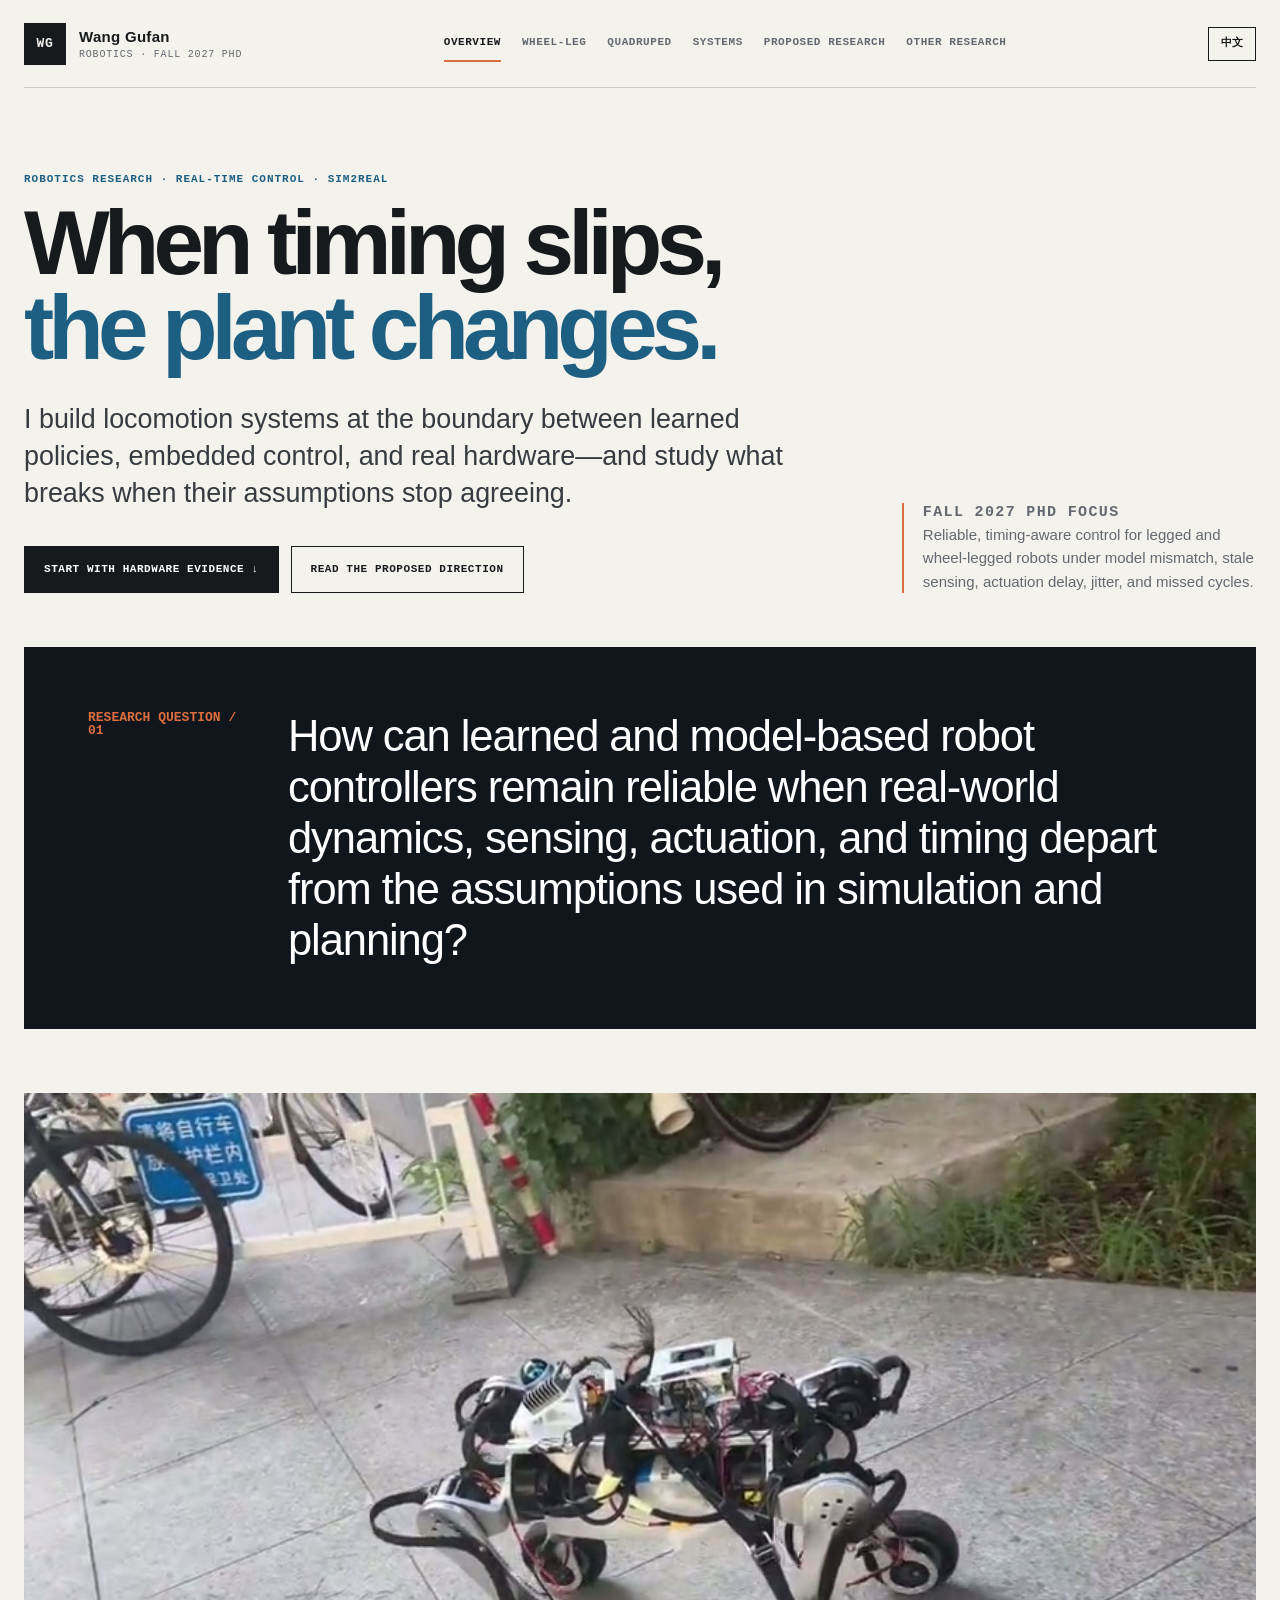
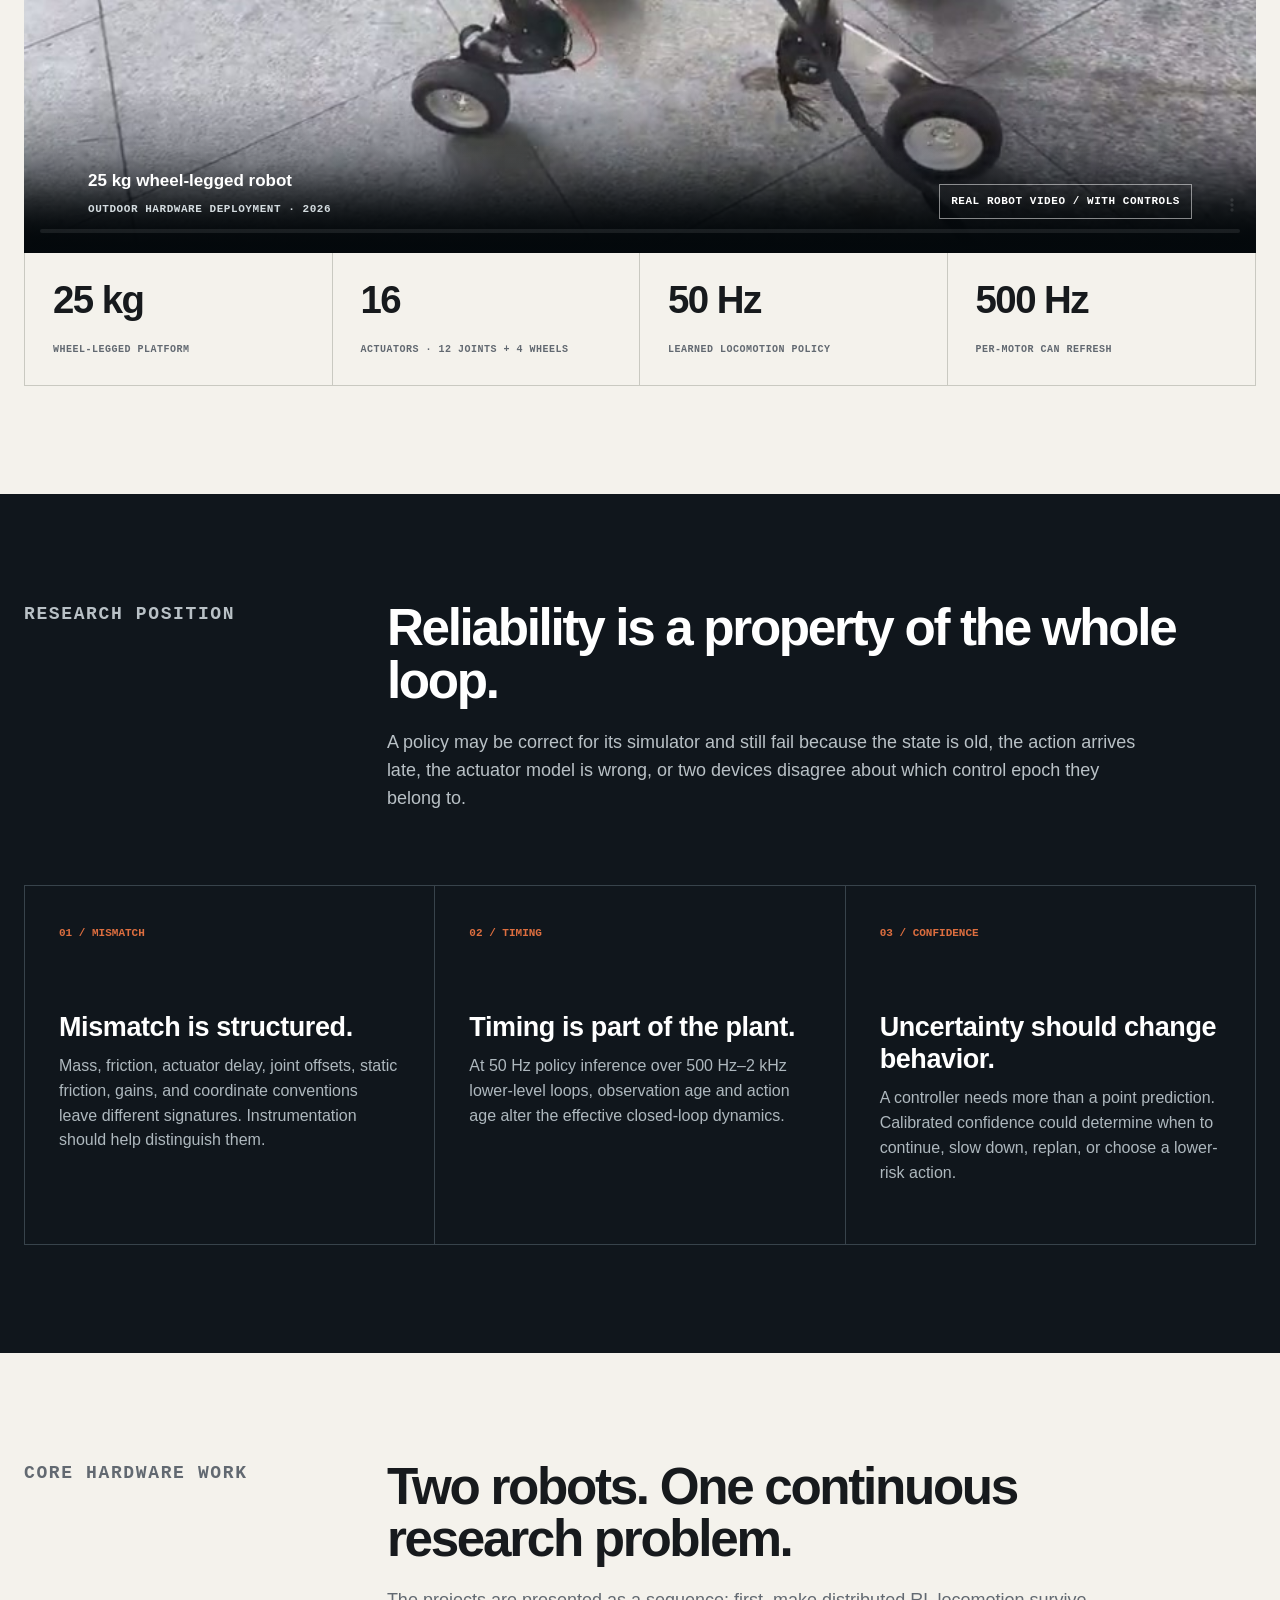
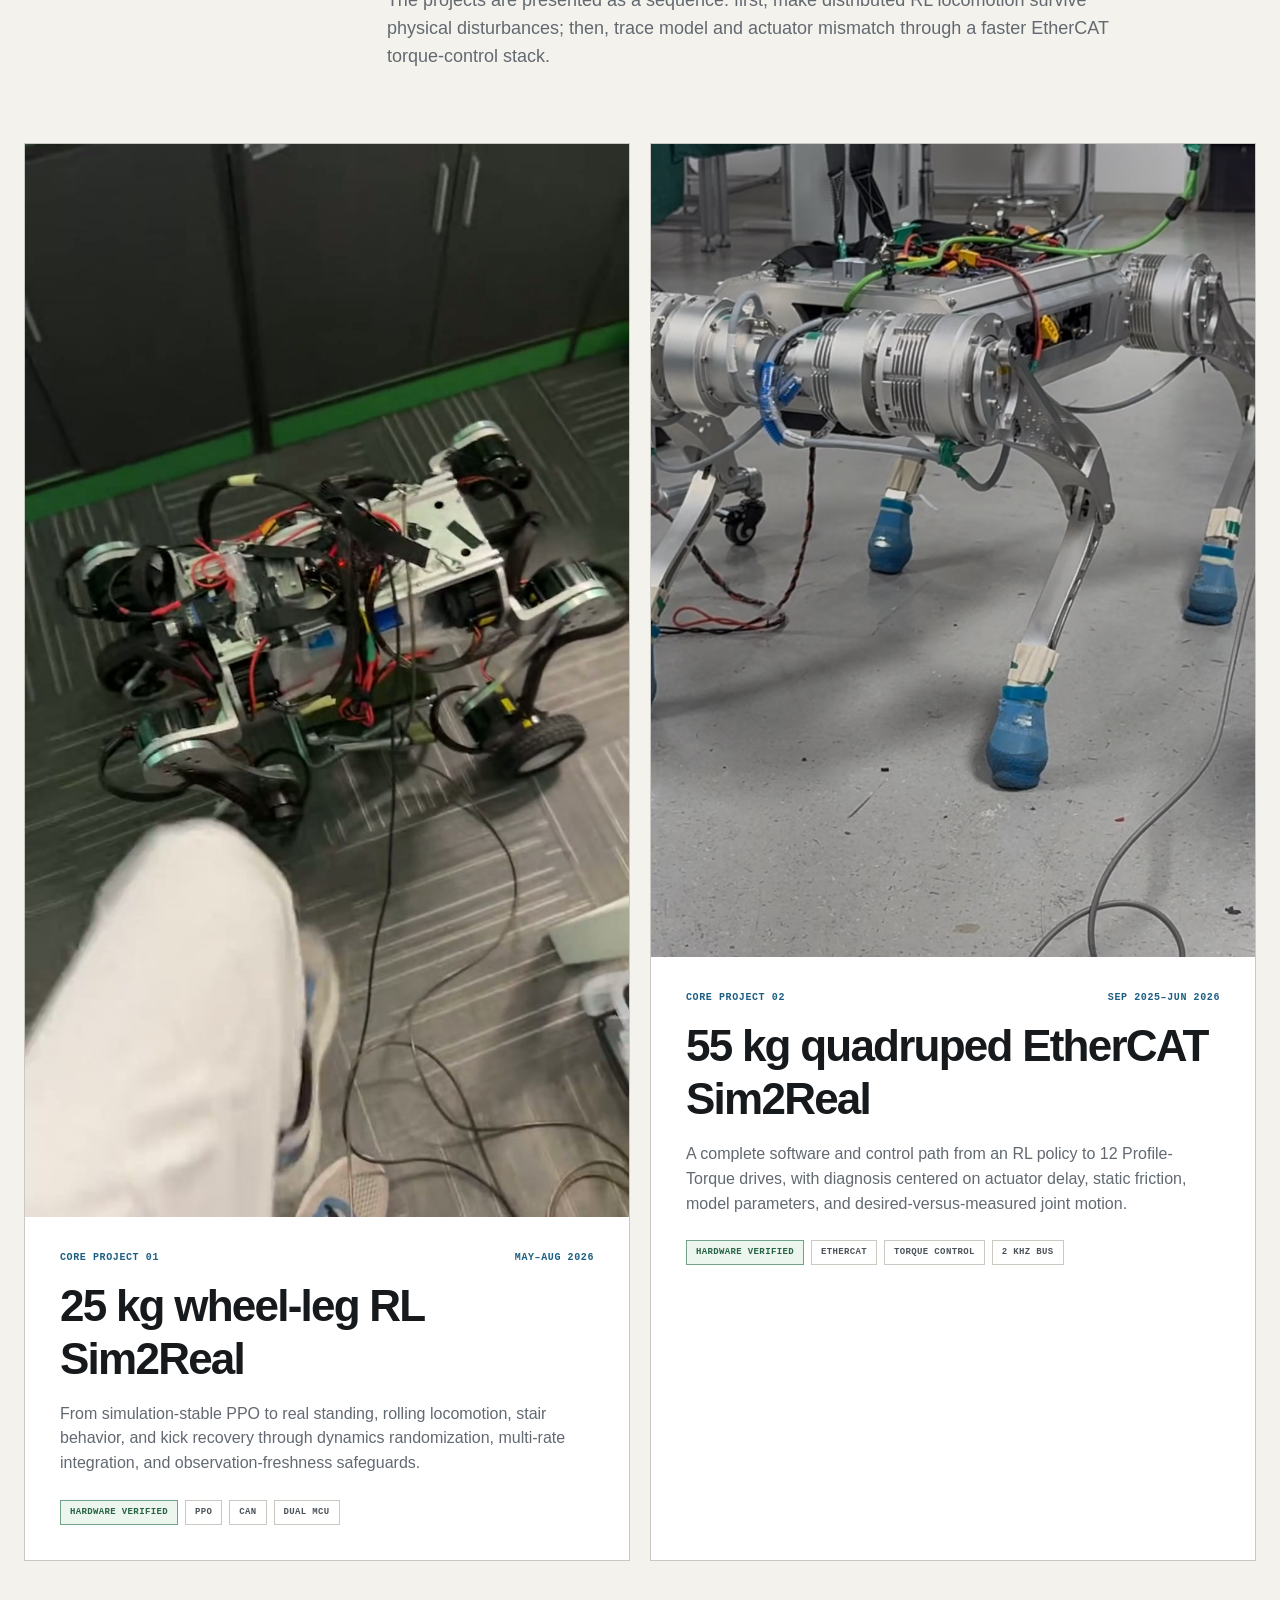
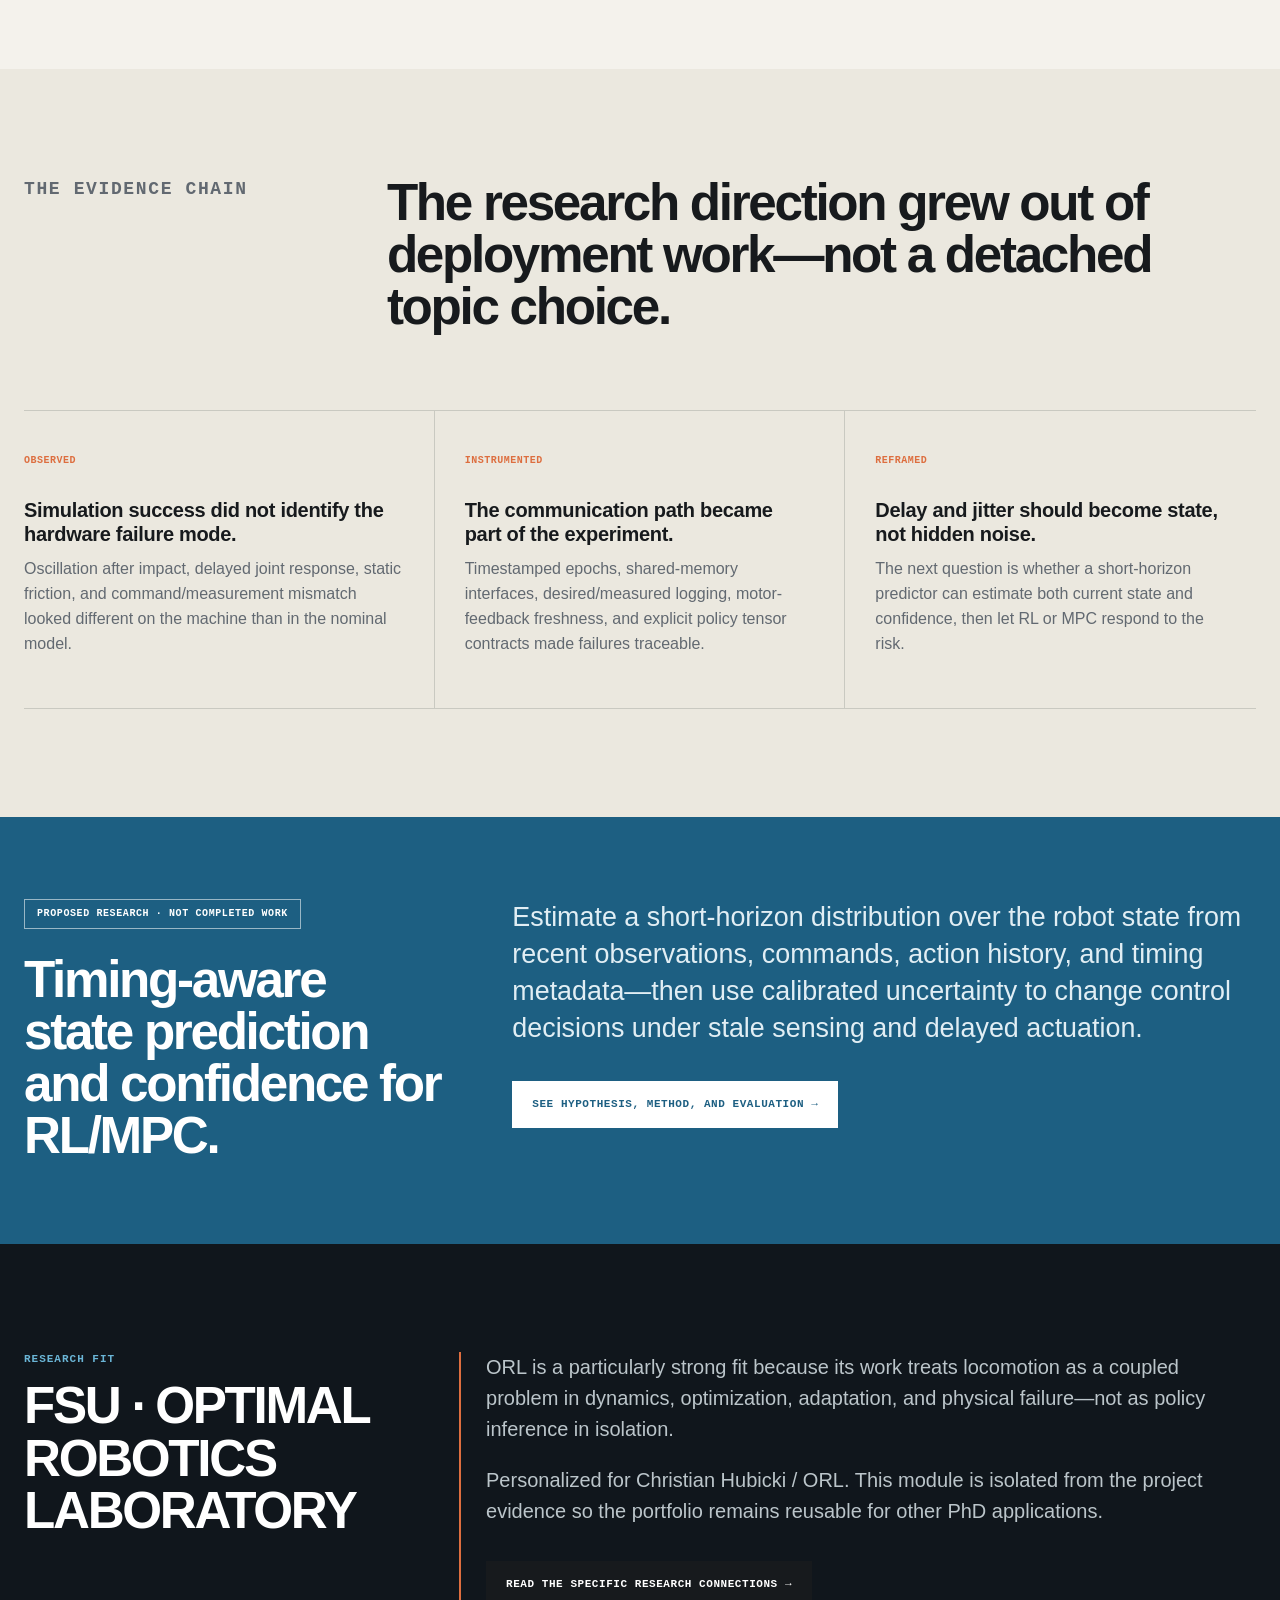
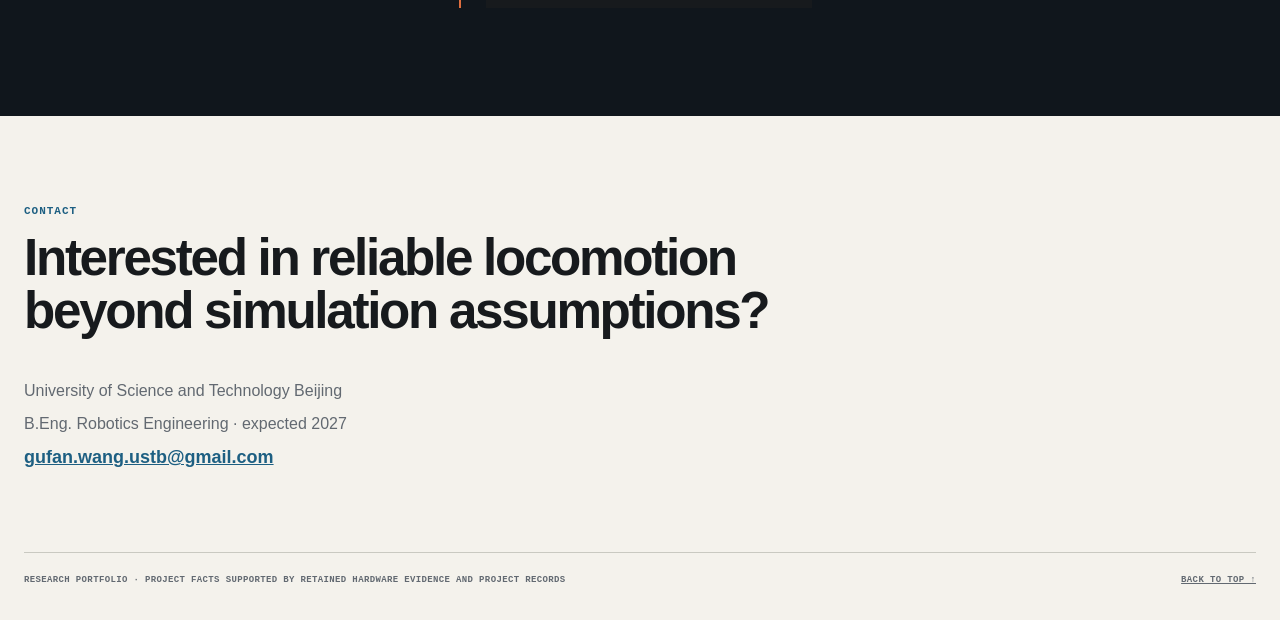
==== index.html @ 02716f0e "Load bilingual portfolio interface" ====
<!doctype html>
<html lang="en">
<head>
  <meta charset="utf-8">
  <meta name="viewport" content="width=device-width, initial-scale=1">
  <meta name="description" content="Wang Gufan's robotics research portfolio: reliable learned and model-based control beyond simulation assumptions.">
  <title>Wang Gufan · Robotics Research Portfolio</title>
  <link rel="icon" href="assets/images/favicon.svg" type="image/svg+xml">
  <link rel="stylesheet" href="css/styles.css">
</head>
<body id="top" data-page="home">
  <div data-site-header></div>

  <main>
    <section class="home-hero section-shell">
      <div class="home-hero-grid">
        <div>
          <p class="eyebrow">ROBOTICS RESEARCH · REAL-TIME CONTROL · SIM2REAL</p>
          <h1>When timing slips,<span class="line-two">the plant changes.</span></h1>
          <p class="lede">I build locomotion systems at the boundary between learned policies, embedded control, and real hardware—and study what breaks when their assumptions stop agreeing.</p>
          <div class="button-row">
            <a class="button" href="#core-work">Start with hardware evidence ↓</a>
            <a class="button ghost" href="research.html">Read the proposed direction</a>
          </div>
        </div>
        <aside class="hero-note">
          <p class="eyebrow">FALL 2027 PHD FOCUS</p>
          <p>Reliable, timing-aware control for legged and wheel-legged robots under model mismatch, stale sensing, actuation delay, jitter, and missed cycles.</p>
        </aside>
      </div>
    </section>

    <section class="research-question section-shell reveal">
      <div class="question-card">
        <span class="index">RESEARCH QUESTION / 01</span>
        <blockquote>How can learned and model-based robot controllers remain reliable when real-world dynamics, sensing, actuation, and timing depart from the assumptions used in simulation and planning?</blockquote>
      </div>
    </section>

    <section class="section-shell reveal" aria-label="Wheel-legged robot field evidence">
      <div class="hero-media">
        <video controls muted playsinline preload="metadata" poster="assets/images/wheel-outdoor-poster.jpg">
          <source src="assets/video/wheel-outdoor.mp4" type="video/mp4">
        </video>
        <div class="media-overlay">
          <div><strong>25 kg wheel-legged robot</strong><span>Outdoor hardware deployment · 2026</span></div>
          <span class="media-tag">Real robot video / with controls</span>
        </div>
      </div>
      <div class="metric-strip">
        <div class="metric"><strong>25 kg</strong><span>Wheel-legged platform</span></div>
        <div class="metric"><strong>16</strong><span>Actuators · 12 joints + 4 wheels</span></div>
        <div class="metric"><strong>50 Hz</strong><span>Learned locomotion policy</span></div>
        <div class="metric"><strong>500 Hz</strong><span>Per-motor CAN refresh</span></div>
      </div>
    </section>

    <section class="section dark">
      <div class="section-shell">
        <div class="section-heading reveal">
          <div><p class="eyebrow light">RESEARCH POSITION</p></div>
          <div>
            <h2>Reliability is a property of the whole loop.</h2>
            <p>A policy may be correct for its simulator and still fail because the state is old, the action arrives late, the actuator model is wrong, or two devices disagree about which control epoch they belong to.</p>
          </div>
        </div>
        <div class="principle-grid reveal">
          <article class="principle">
            <span class="num">01 / MISMATCH</span>
            <h3>Mismatch is structured.</h3>
            <p>Mass, friction, actuator delay, joint offsets, static friction, gains, and coordinate conventions leave different signatures. Instrumentation should help distinguish them.</p>
          </article>
          <article class="principle">
            <span class="num">02 / TIMING</span>
            <h3>Timing is part of the plant.</h3>
            <p>At 50 Hz policy inference over 500 Hz–2 kHz lower-level loops, observation age and action age alter the effective closed-loop dynamics.</p>
          </article>
          <article class="principle">
            <span class="num">03 / CONFIDENCE</span>
            <h3>Uncertainty should change behavior.</h3>
            <p>A controller needs more than a point prediction. Calibrated confidence could determine when to continue, slow down, replan, or choose a lower-risk action.</p>
          </article>
        </div>
      </div>
    </section>

    <section id="core-work" class="section">
      <div class="section-shell">
        <div class="section-heading reveal">
          <div><p class="eyebrow">CORE HARDWARE WORK</p></div>
          <div>
            <h2>Two robots. One continuous research problem.</h2>
            <p>The projects are presented as a sequence: first, make distributed RL locomotion survive physical disturbances; then, trace model and actuator mismatch through a faster EtherCAT torque-control stack.</p>
          </div>
        </div>
        <div class="project-grid">
          <a class="project-card reveal" href="wheel-legged.html">
            <div class="project-image"><img src="assets/images/wheel-disturbance-poster.jpg" alt="25 kg wheel-legged robot during a disturbance test"></div>
            <div class="project-copy">
              <div class="project-topline"><span>CORE PROJECT 01</span><span>May–Aug 2026</span></div>
              <h3>25 kg wheel-leg RL Sim2Real</h3>
              <p>From simulation-stable PPO to real standing, rolling locomotion, stair behavior, and kick recovery through dynamics randomization, multi-rate integration, and observation-freshness safeguards.</p>
              <div class="project-tags">
                <span class="tag verified">Hardware verified</span><span class="tag">PPO</span><span class="tag">CAN</span><span class="tag">Dual MCU</span>
              </div>
            </div>
          </a>
          <a class="project-card reveal" href="quadruped.html">
            <div class="project-image"><img src="assets/images/quadruped-hardware.jpg" alt="55 kg quadruped robot in the laboratory"></div>
            <div class="project-copy">
              <div class="project-topline"><span>CORE PROJECT 02</span><span>Sep 2025–Jun 2026</span></div>
              <h3>55 kg quadruped EtherCAT Sim2Real</h3>
              <p>A complete software and control path from an RL policy to 12 Profile-Torque drives, with diagnosis centered on actuator delay, static friction, model parameters, and desired-versus-measured joint motion.</p>
              <div class="project-tags">
                <span class="tag verified">Hardware verified</span><span class="tag">EtherCAT</span><span class="tag">Torque control</span><span class="tag">2 kHz bus</span>
              </div>
            </div>
          </a>
        </div>
      </div>
    </section>

    <section class="section soft">
      <div class="section-shell">
        <div class="section-heading reveal">
          <div><p class="eyebrow">THE EVIDENCE CHAIN</p></div>
          <div><h2>The research direction grew out of deployment work—not a detached topic choice.</h2></div>
        </div>
        <div class="evidence-chain reveal">
          <article class="evidence-step">
            <span>OBSERVED</span>
            <h3>Simulation success did not identify the hardware failure mode.</h3>
            <p>Oscillation after impact, delayed joint response, static friction, and command/measurement mismatch looked different on the machine than in the nominal model.</p>
          </article>
          <article class="evidence-step">
            <span>INSTRUMENTED</span>
            <h3>The communication path became part of the experiment.</h3>
            <p>Timestamped epochs, shared-memory interfaces, desired/measured logging, motor-feedback freshness, and explicit policy tensor contracts made failures traceable.</p>
          </article>
          <article class="evidence-step">
            <span>REFRAMED</span>
            <h3>Delay and jitter should become state, not hidden noise.</h3>
            <p>The next question is whether a short-horizon predictor can estimate both current state and confidence, then let RL or MPC respond to the risk.</p>
          </article>
        </div>
      </div>
    </section>

    <section class="proposal-band">
      <div class="section-shell proposal-grid reveal">
        <div>
          <span class="proposal-label">PROPOSED RESEARCH · NOT COMPLETED WORK</span>
          <h2>Timing-aware state prediction and confidence for RL/MPC.</h2>
        </div>
        <div>
          <p class="lede">Estimate a short-horizon distribution over the robot state from recent observations, commands, action history, and timing metadata—then use calibrated uncertainty to change control decisions under stale sensing and delayed actuation.</p>
          <div class="button-row"><a class="button" href="research.html">See hypothesis, method, and evaluation →</a></div>
        </div>
      </div>
    </section>

    <section class="section dark">
      <div class="section-shell fit-preview reveal">
        <div>
          <p class="eyebrow light">RESEARCH FIT</p>
          <h2 data-fit-short>FSU · OPTIMAL ROBOTICS LABORATORY</h2>
        </div>
        <div class="fit-copy">
          <p data-fit-intro>ORL is a particularly strong fit because its work treats locomotion as a coupled problem in dynamics, optimization, adaptation, and physical failure—not as policy inference in isolation.</p>
          <p class="small">Personalized for Christian Hubicki / ORL. This module is isolated from the project evidence so the portfolio remains reusable for other PhD applications.</p>
          <div class="button-row"><a class="button" href="research.html#orl-fit">Read the specific research connections →</a></div>
        </div>
      </div>
    </section>
  </main>

  <div data-site-footer></div>
  <script src="js/fit-profile.js"></script>
  <script src="js/site.js?v=20260816"></script>
  <script src="js/i18n.js?v=20260816"></script>
</body>
</html>
---- css/styles.css ----
:root {
  --paper: #f4f2ec;
  --paper-2: #ebe8df;
  --ink: #171a1d;
  --muted: #626971;
  --line: #c9c9c1;
  --dark: #10161c;
  --dark-2: #17222b;
  --blue: #1d5f82;
  --blue-bright: #6ab5d6;
  --orange: #dd6e3f;
  --white: #fff;
  --max: 1240px;
  --sans: "Segoe UI", Arial, Helvetica, sans-serif;
  --mono: "SFMono-Regular", Consolas, "Liberation Mono", monospace;
}

* { box-sizing: border-box; }
html { scroll-behavior: auto; }
body {
  margin: 0;
  background: var(--paper);
  color: var(--ink);
  font-family: var(--sans);
  line-height: 1.55;
  -webkit-font-smoothing: antialiased;
}
img, video { display: block; max-width: 100%; }
a { color: inherit; }
button, input { font: inherit; }
.sr-only { position: absolute; width: 1px; height: 1px; padding: 0; margin: -1px; overflow: hidden; clip: rect(0,0,0,0); white-space: nowrap; border: 0; }

.section-shell { width: min(calc(100% - 48px), var(--max)); margin-inline: auto; }
.site-header {
  width: min(calc(100% - 48px), var(--max));
  height: 88px;
  margin: 0 auto;
  display: flex;
  align-items: center;
  justify-content: space-between;
  gap: 28px;
  border-bottom: 1px solid var(--line);
  position: relative;
  z-index: 20;
}
.brand { display: inline-flex; align-items: center; gap: 13px; text-decoration: none; }
.brand-mark {
  width: 42px; height: 42px; display: grid; place-items: center;
  background: var(--ink); color: var(--paper); font: 700 13px/1 var(--mono); letter-spacing: .06em;
}
.brand-copy { display: grid; gap: 1px; }
.brand-copy strong { font-size: 15px; letter-spacing: .02em; }
.brand-copy small { color: var(--muted); font: 500 10px/1.25 var(--mono); text-transform: uppercase; letter-spacing: .08em; }
.site-nav { display: flex; align-items: center; gap: 21px; }
.site-nav a { text-decoration: none; font: 600 11px/1 var(--mono); text-transform: uppercase; letter-spacing: .05em; color: var(--muted); padding: 12px 0; border-bottom: 2px solid transparent; }
.site-nav a:hover, .site-nav a[aria-current="page"] { color: var(--ink); border-color: var(--orange); }
.language-toggle { min-width: 48px; min-height: 34px; padding: 0 10px; border: 1px solid var(--ink); background: transparent; color: var(--ink); cursor: pointer; font: 700 11px/1 var(--mono); letter-spacing: .04em; }
.language-toggle:hover, .language-toggle:focus-visible { background: var(--ink); color: var(--white); }
.nav-toggle { display: none; width: 40px; height: 40px; border: 0; background: transparent; padding: 8px; }
.nav-toggle > span:not(.sr-only) { display: block; height: 2px; background: var(--ink); margin: 5px 0; }

.eyebrow { margin: 0 0 13px; color: var(--blue); font: 700 11px/1.35 var(--mono); letter-spacing: .09em; text-transform: uppercase; }
.eyebrow.light { color: var(--blue-bright); }
.eyebrow.orange { color: var(--orange); }
h1, h2, h3, p { margin-top: 0; }
h1 { font-size: clamp(48px, 7.1vw, 106px); line-height: .94; letter-spacing: -.065em; font-weight: 650; margin-bottom: 30px; }
h2 { font-size: clamp(34px, 4vw, 62px); line-height: 1.02; letter-spacing: -.045em; font-weight: 620; margin-bottom: 22px; }
h3 { font-size: 20px; line-height: 1.2; letter-spacing: -.015em; margin-bottom: 11px; }
.lede { font-size: clamp(19px, 2.1vw, 28px); line-height: 1.38; color: #353b40; max-width: 940px; }
.body-lg { font-size: 20px; line-height: 1.55; }
.small { font-size: 13px; color: var(--muted); }
.mono { font-family: var(--mono); }
.rule { border: 0; border-top: 1px solid var(--line); margin: 0; }

.button-row { display: flex; flex-wrap: wrap; gap: 12px; margin-top: 34px; }
.button { display: inline-flex; align-items: center; justify-content: center; gap: 10px; min-height: 47px; padding: 0 19px; border: 1px solid var(--ink); background: var(--ink); color: var(--white); text-decoration: none; font: 700 11px/1 var(--mono); text-transform: uppercase; letter-spacing: .05em; }
.button:hover { background: var(--blue); border-color: var(--blue); }
.button.ghost { color: var(--ink); background: transparent; }
.button.ghost:hover { color: var(--white); }

.home-hero { padding: 84px 0 54px; }
.home-hero-grid { display: grid; grid-template-columns: minmax(0, 1.38fr) minmax(280px, .62fr); gap: clamp(42px, 7vw, 112px); align-items: end; }
.home-hero h1 .line-two { display: block; color: var(--blue); }
.hero-note { border-left: 2px solid var(--orange); padding-left: 19px; max-width: 390px; }
.hero-note p { font-size: 15px; color: var(--muted); margin-bottom: 0; }
.research-question { padding: 0 0 64px; }
.question-card { background: var(--dark); color: var(--white); padding: clamp(30px, 5vw, 70px); display: grid; grid-template-columns: 160px 1fr; gap: 40px; align-items: start; }
.question-card .index { color: var(--orange); font: 700 13px/1 var(--mono); }
.question-card blockquote { margin: 0; font-size: clamp(25px, 3.4vw, 48px); line-height: 1.17; letter-spacing: -.025em; max-width: 990px; }
.hero-media { position: relative; background: var(--dark); min-height: 560px; overflow: hidden; }
.hero-media video, .hero-media img { width: 100%; height: min(72vw, 760px); object-fit: cover; }
.media-overlay { position: absolute; inset: auto 0 0; padding: 80px 5vw 34px; background: linear-gradient(transparent, rgba(4, 10, 14, .84)); color: var(--white); display: flex; align-items: end; justify-content: space-between; gap: 30px; pointer-events: none; }
.media-overlay strong { display: block; font-size: 17px; }
.media-overlay span { font: 600 11px/1.4 var(--mono); text-transform: uppercase; letter-spacing: .05em; color: #d4dce0; }
.media-overlay .media-tag { color: var(--white); border: 1px solid rgba(255,255,255,.5); padding: 9px 11px; white-space: nowrap; }

.metric-strip { display: grid; grid-template-columns: repeat(4, 1fr); border: 1px solid var(--line); border-top: 0; margin-bottom: 108px; }
.metric { min-height: 132px; padding: 28px; border-right: 1px solid var(--line); display: grid; align-content: space-between; gap: 18px; }
.metric:last-child { border-right: 0; }
.metric strong { font-size: clamp(28px, 3vw, 42px); line-height: 1; letter-spacing: -.04em; }
.metric span { font: 600 10px/1.4 var(--mono); color: var(--muted); text-transform: uppercase; letter-spacing: .05em; }

.section { padding: 108px 0; }
.section.compact { padding: 72px 0; }
.section.dark { background: var(--dark); color: var(--white); }
.section.soft { background: var(--paper-2); }
.section-heading { display: grid; grid-template-columns: minmax(180px, .36fr) minmax(0, 1fr); gap: 50px; margin-bottom: 54px; }
.section-heading p:last-child { max-width: 750px; color: var(--muted); font-size: 18px; }
.dark .section-heading p:last-child { color: #b9c1c6; }
.section-heading h2 { max-width: 820px; }

.project-grid { display: grid; grid-template-columns: repeat(2, minmax(0, 1fr)); gap: 20px; }
.project-card { background: var(--white); color: var(--ink); border: 1px solid var(--line); text-decoration: none; display: grid; min-height: 680px; overflow: hidden; }
.project-card:hover .project-image img { transform: scale(1.015); }
.project-image { min-height: 360px; overflow: hidden; background: #d8d7d1; }
.project-image img { width: 100%; height: 100%; object-fit: cover; transition: transform .45s ease; }
.project-copy { padding: 35px; display: grid; align-content: start; gap: 16px; }
.project-topline { display: flex; justify-content: space-between; gap: 20px; align-items: baseline; font: 700 10px/1.2 var(--mono); text-transform: uppercase; letter-spacing: .06em; color: var(--blue); }
.project-copy h3 { font-size: clamp(28px, 3.5vw, 44px); margin: 0; letter-spacing: -.04em; }
.project-copy p { color: var(--muted); margin: 0; }
.project-tags { display: flex; flex-wrap: wrap; gap: 7px; margin-top: 8px; }
.tag { border: 1px solid var(--line); padding: 7px 9px; font: 600 9px/1 var(--mono); letter-spacing: .04em; text-transform: uppercase; color: #4c545a; }
.tag.verified { border-color: #73a28b; color: #266443; background: #edf5ef; }
.tag.proposed { border-color: var(--orange); color: #9b401e; background: #fff0e9; }

.principle-grid { display: grid; grid-template-columns: repeat(3, 1fr); gap: 1px; background: #38434b; border: 1px solid #38434b; }
.principle { background: var(--dark); padding: 42px 34px; min-height: 330px; }
.principle .num { display: block; color: var(--orange); font: 700 11px/1 var(--mono); margin-bottom: 72px; }
.principle h3 { font-size: 27px; color: var(--white); }
.principle p { color: #aeb8be; }

.evidence-chain { display: grid; grid-template-columns: repeat(3, 1fr); gap: 0; border-top: 1px solid var(--line); border-bottom: 1px solid var(--line); }
.evidence-step { padding: 35px 30px; border-right: 1px solid var(--line); }
.evidence-step:first-child { padding-left: 0; }
.evidence-step:last-child { border-right: 0; }
.evidence-step span { font: 700 10px/1 var(--mono); color: var(--orange); letter-spacing: .05em; }
.evidence-step h3 { margin-top: 28px; }
.evidence-step p { color: var(--muted); }

.proposal-band { background: var(--blue); color: var(--white); padding: 82px 0; }
.proposal-grid { display: grid; grid-template-columns: .72fr 1.28fr; gap: 70px; align-items: start; }
.proposal-label { border: 1px solid rgba(255,255,255,.55); display: inline-flex; padding: 9px 12px; font: 700 10px/1 var(--mono); letter-spacing: .06em; text-transform: uppercase; margin-bottom: 25px; }
.proposal-grid h2 { margin-bottom: 0; }
.proposal-grid .lede { color: #e1eef4; }
.proposal-grid .button { background: var(--white); color: var(--blue); border-color: var(--white); }
.proposal-grid .button:hover { background: var(--dark); color: var(--white); border-color: var(--dark); }

.fit-preview { display: grid; grid-template-columns: .64fr 1.36fr; gap: 60px; align-items: start; }
.fit-preview .fit-copy { border-left: 2px solid var(--orange); padding-left: 25px; }
.fit-preview .fit-copy p { font-size: 20px; color: #bbc5ca; }

.page-hero { padding: 78px 0 68px; }
.page-hero-grid { display: grid; grid-template-columns: minmax(0, 1.2fr) minmax(270px, .5fr); gap: 60px; align-items: end; }
.page-hero h1 { font-size: clamp(48px, 6.2vw, 88px); }
.page-kicker { font: 700 11px/1.4 var(--mono); letter-spacing: .08em; text-transform: uppercase; color: var(--blue); margin-bottom: 24px; }
.hero-meta { display: grid; grid-template-columns: 1fr; border-top: 1px solid var(--line); }
.hero-meta div { padding: 17px 0; border-bottom: 1px solid var(--line); display: grid; grid-template-columns: 105px 1fr; gap: 18px; }
.hero-meta dt { color: var(--muted); font: 700 9px/1.4 var(--mono); text-transform: uppercase; letter-spacing: .05em; }
.hero-meta dd { margin: 0; font-size: 14px; font-weight: 600; }

.media-stage { background: var(--dark); padding: 24px; }
.media-stage video, .media-stage img { width: 100%; max-height: 760px; object-fit: cover; background: #090d10; }
.caption { display: flex; justify-content: space-between; gap: 30px; align-items: start; margin-top: 15px; color: #bdc6cb; font-size: 12px; }
.caption strong { color: var(--white); }
.caption .source { font: 600 9px/1.4 var(--mono); text-transform: uppercase; letter-spacing: .05em; white-space: nowrap; }

.two-col { display: grid; grid-template-columns: minmax(0, .85fr) minmax(0, 1.15fr); gap: 70px; align-items: start; }
.two-col.reverse { grid-template-columns: minmax(0, 1.15fr) minmax(0, .85fr); }
.sticky-label { position: sticky; top: 30px; }
.pullquote { font-size: clamp(27px, 3vw, 43px); line-height: 1.22; letter-spacing: -.035em; margin-bottom: 34px; }
.copy-stack p { color: var(--muted); font-size: 17px; }
.copy-stack p:last-child { margin-bottom: 0; }
.fact-list { list-style: none; margin: 30px 0 0; padding: 0; border-top: 1px solid var(--line); }
.fact-list li { display: grid; grid-template-columns: 150px 1fr; gap: 25px; padding: 18px 0; border-bottom: 1px solid var(--line); }
.fact-list strong { font: 700 10px/1.45 var(--mono); text-transform: uppercase; letter-spacing: .05em; }
.fact-list span { color: var(--muted); }

.architecture { display: grid; grid-template-columns: repeat(5, minmax(120px, 1fr)); gap: 22px; align-items: stretch; }
.architecture.four { grid-template-columns: repeat(4, minmax(140px, 1fr)); }
.arch-node { position: relative; border: 1px solid #46525a; padding: 26px 22px; min-height: 185px; }
.arch-node:not(:last-child)::after { content: "→"; position: absolute; right: -18px; top: 50%; transform: translateY(-50%); color: var(--orange); font: 700 18px/1 var(--mono); z-index: 2; }
.arch-node .frequency { color: var(--blue-bright); font: 700 11px/1 var(--mono); display: block; margin-bottom: 38px; }
.arch-node h3 { color: var(--white); font-size: 18px; }
.arch-node p { color: #aeb8be; font-size: 13px; margin: 0; }
.contract { margin-top: 35px; display: grid; grid-template-columns: 1fr auto 1fr; gap: 20px; align-items: center; padding: 25px; background: #17222b; border: 1px solid #46525a; }
.contract code { color: #cde4ef; font: 600 13px/1.5 var(--mono); }
.contract .arrow { color: var(--orange); font: 700 20px/1 var(--mono); }

.timeline { border-left: 1px solid var(--line); margin-left: 11px; }
.timeline-item { position: relative; padding: 0 0 42px 42px; }
.timeline-item:last-child { padding-bottom: 0; }
.timeline-item::before { content: ""; position: absolute; width: 11px; height: 11px; border-radius: 50%; left: -6px; top: 5px; background: var(--paper); border: 2px solid var(--orange); }
.timeline-item .label { font: 700 10px/1.3 var(--mono); color: var(--blue); text-transform: uppercase; letter-spacing: .05em; }
.timeline-item h3 { margin-top: 9px; }
.timeline-item p { color: var(--muted); }

.evidence-grid { display: grid; grid-template-columns: repeat(2, minmax(0, 1fr)); gap: 20px; }
.evidence-card { border: 1px solid var(--line); background: var(--white); padding: 31px; min-height: 240px; }
.evidence-card .source-line { font: 700 9px/1.4 var(--mono); color: var(--blue); letter-spacing: .05em; text-transform: uppercase; margin-bottom: 55px; }
.evidence-card p { color: var(--muted); }
.evidence-card code { font-family: var(--mono); color: var(--ink); font-size: 12px; }

.split-media { display: grid; grid-template-columns: 1fr 1fr; gap: 20px; }
.split-media figure { margin: 0; background: var(--dark); padding: 16px; }
.split-media img, .split-media video { width: 100%; aspect-ratio: 16 / 10; object-fit: cover; }
.split-media figcaption { color: #bac4c9; font-size: 12px; margin-top: 12px; }
.split-media figcaption strong { color: var(--white); }

.research-hero { background: var(--dark); color: var(--white); padding: 85px 0 92px; }
.research-hero h1 { max-width: 1080px; }
.research-hero .lede { color: #b9c5cb; }
.not-completed { display: inline-flex; gap: 10px; align-items: center; border: 1px solid var(--orange); color: #ffb08d; padding: 10px 12px; font: 700 10px/1 var(--mono); text-transform: uppercase; letter-spacing: .06em; margin-bottom: 30px; }
.not-completed::before { content: ""; width: 7px; height: 7px; background: var(--orange); border-radius: 50%; }

.failure-grid { display: grid; grid-template-columns: repeat(4, 1fr); gap: 12px; }
.failure-card { border-top: 3px solid var(--orange); background: var(--white); padding: 28px; min-height: 230px; }
.failure-card span { font: 700 10px/1 var(--mono); color: var(--orange); }
.failure-card h3 { margin-top: 42px; }
.failure-card p { color: var(--muted); font-size: 14px; }

.method-flow { display: grid; grid-template-columns: 1fr 1fr 1fr 1fr; gap: 28px; }
.method-step { min-height: 290px; border: 1px solid #46525a; padding: 30px; position: relative; }
.method-step:not(:last-child)::after { content: "→"; color: var(--orange); position: absolute; right: -21px; top: 50%; font: 700 20px/1 var(--mono); }
.method-step .method-num { font: 700 10px/1 var(--mono); color: var(--blue-bright); }
.method-step h3 { color: var(--white); margin-top: 75px; }
.method-step p { color: #acb7bd; font-size: 14px; }

.evaluation-table { border-top: 1px solid var(--line); }
.evaluation-row { display: grid; grid-template-columns: 170px 1fr; gap: 36px; padding: 24px 0; border-bottom: 1px solid var(--line); }
.evaluation-row strong { font: 700 10px/1.4 var(--mono); text-transform: uppercase; letter-spacing: .05em; color: var(--blue); }
.evaluation-row p { margin: 0; color: var(--muted); }

.fit-header { max-width: 880px; margin-bottom: 56px; }
.fit-grid { display: grid; grid-template-columns: repeat(2, 1fr); border: 1px solid #46525a; }
.fit-card { padding: 37px; min-height: 290px; border-right: 1px solid #46525a; border-bottom: 1px solid #46525a; }
.fit-card:nth-child(2n) { border-right: 0; }
.fit-card:nth-last-child(-n+2) { border-bottom: 0; }
.fit-card > span { font: 700 10px/1 var(--mono); color: var(--orange); }
.fit-card h3 { color: var(--white); margin-top: 55px; font-size: 24px; }
.fit-card p { color: #acb7bd; }
.fit-closing { font-size: clamp(25px, 3vw, 40px); line-height: 1.25; max-width: 980px; margin: 60px 0 0; color: #e0e7ea; }

.secondary-project { display: grid; grid-template-columns: 1.05fr .95fr; gap: 58px; align-items: center; padding: 75px 0; border-bottom: 1px solid var(--line); }
.secondary-project.reverse { grid-template-columns: .95fr 1.05fr; }
.secondary-project.reverse .secondary-visual { order: 2; }
.secondary-visual { background: var(--dark); padding: 14px; }
.secondary-visual img, .secondary-visual video { width: 100%; aspect-ratio: 4/3; object-fit: cover; }
.secondary-copy .index { font: 700 10px/1 var(--mono); color: var(--orange); }
.secondary-copy h2 { font-size: clamp(34px, 4.6vw, 60px); margin-top: 28px; }
.secondary-copy .scope { color: var(--blue); font: 700 10px/1.4 var(--mono); text-transform: uppercase; letter-spacing: .05em; margin-bottom: 22px; }
.secondary-copy p { color: var(--muted); font-size: 17px; }

.model-board { min-height: 420px; padding: 38px; display: grid; grid-template-rows: auto 1fr auto; background: linear-gradient(145deg,#17222b,#0c1116); color: var(--white); }
.model-board .board-label { font: 700 10px/1 var(--mono); color: var(--blue-bright); letter-spacing: .07em; text-transform: uppercase; }
.model-stack { align-self: center; display: grid; gap: 9px; }
.model-stack span { display: block; border: 1px solid #4c5e69; padding: 15px 17px; font: 600 11px/1.3 var(--mono); position: relative; }
.model-stack span::after { content: "+"; position: absolute; right: 17px; color: var(--orange); }
.model-board .board-output { border-top: 1px solid #4c5e69; padding-top: 20px; font-size: 20px; letter-spacing: -.02em; }

.publication { border-top: 1px solid var(--line); display: grid; grid-template-columns: 150px 1fr 180px; gap: 30px; padding: 24px 0; }
.publication:last-child { border-bottom: 1px solid var(--line); }
.publication .status { font: 700 9px/1.4 var(--mono); color: var(--blue); text-transform: uppercase; letter-spacing: .04em; }
.publication h3 { margin: 0 0 5px; }
.publication p { margin: 0; color: var(--muted); }
.publication .role { color: var(--muted); font-size: 13px; }

.site-footer { padding-top: 88px; padding-bottom: 32px; }
.site-footer h2 { max-width: 800px; }
.footer-contact { display: grid; justify-items: start; gap: 8px; margin: 42px 0 80px; color: var(--muted); }
.footer-contact a { color: var(--blue); font-size: 18px; font-weight: 650; }
.footer-base { border-top: 1px solid var(--line); padding-top: 21px; display: flex; justify-content: space-between; gap: 30px; font: 600 9px/1.5 var(--mono); text-transform: uppercase; letter-spacing: .04em; color: var(--muted); }

.reveal { opacity: 1; transform: none; }
.reveal.is-visible { opacity: 1; transform: none; }

@media (prefers-reduced-motion: reduce) {
  html { scroll-behavior: auto; }
  .reveal { opacity: 1; transform: none; transition: none; }
  .project-image img { transition: none; }
}

@media (max-width: 1050px) {
  .site-header { gap: 16px; }
  .site-nav { gap: 13px; }
  .site-nav a { font-size: 9px; }
  .architecture { grid-template-columns: repeat(3, 1fr); }
  .architecture.four { grid-template-columns: repeat(2, 1fr); }
  .arch-node:nth-child(3)::after { display: none; }
  .failure-grid { grid-template-columns: repeat(2, 1fr); }
  .method-flow { grid-template-columns: repeat(2, 1fr); }
  .method-step:nth-child(2)::after { display: none; }
}

@media (max-width: 800px) {
  .section-shell, .site-header { width: min(calc(100% - 30px), var(--max)); }
  .site-header { height: 72px; }
  .brand-copy small { display: none; }
  .nav-toggle { display: block; }
  .language-toggle { margin-left: auto; }
  .site-nav { display: none; position: absolute; top: 71px; left: 0; right: 0; background: var(--paper); border-bottom: 1px solid var(--line); padding: 16px; flex-direction: column; align-items: stretch; gap: 0; box-shadow: 0 18px 30px rgba(16,22,28,.12); }
  .site-nav.is-open { display: flex; }
  .site-nav a { font-size: 11px; padding: 15px 3px; }
  .home-hero { padding: 55px 0 35px; }
  .home-hero-grid, .page-hero-grid, .section-heading, .two-col, .two-col.reverse, .proposal-grid, .fit-preview { grid-template-columns: 1fr; gap: 32px; }
  .question-card { grid-template-columns: 1fr; gap: 25px; }
  .hero-media { min-height: 360px; }
  .hero-media video, .hero-media img { height: 66vh; min-height: 420px; }
  .metric-strip { grid-template-columns: repeat(2, 1fr); margin-bottom: 72px; }
  .metric:nth-child(2) { border-right: 0; }
  .metric:nth-child(-n+2) { border-bottom: 1px solid var(--line); }
  .section { padding: 78px 0; }
  .project-grid, .principle-grid, .evidence-chain, .evidence-grid, .split-media, .fit-grid { grid-template-columns: 1fr; }
  .project-card { min-height: auto; }
  .project-image { min-height: 280px; }
  .principle { min-height: auto; }
  .principle .num { margin-bottom: 40px; }
  .evidence-step, .evidence-step:first-child { padding: 28px 0; border-right: 0; border-bottom: 1px solid var(--line); }
  .evidence-step:last-child { border-bottom: 0; }
  .sticky-label { position: static; }
  .architecture { grid-template-columns: 1fr; }
  .architecture.four { grid-template-columns: 1fr; }
  .arch-node { min-height: auto; }
  .arch-node .frequency { margin-bottom: 25px; }
  .arch-node:not(:last-child)::after { content: "↓"; display: block; right: 50%; top: auto; bottom: -20px; transform: translateX(50%); }
  .contract { grid-template-columns: 1fr; }
  .contract .arrow { transform: rotate(90deg); justify-self: center; }
  .method-flow { grid-template-columns: 1fr; }
  .method-step { min-height: auto; }
  .method-step h3 { margin-top: 40px; }
  .method-step:not(:last-child)::after { content: "↓"; display: block; right: 50%; top: auto; bottom: -21px; transform: translateX(50%); }
  .fit-card, .fit-card:nth-child(2n), .fit-card:nth-last-child(-n+2) { border-right: 0; border-bottom: 1px solid #46525a; min-height: auto; }
  .fit-card:last-child { border-bottom: 0; }
  .fit-card h3 { margin-top: 40px; }
  .secondary-project, .secondary-project.reverse { grid-template-columns: 1fr; gap: 35px; padding: 55px 0; }
  .secondary-project.reverse .secondary-visual { order: initial; }
  .publication { grid-template-columns: 1fr; gap: 10px; }
  .footer-base { flex-direction: column; }
}

@media (max-width: 480px) {
  h1 { font-size: 45px; }
  h2 { font-size: 35px; }
  .metric-strip { grid-template-columns: 1fr; }
  .metric { min-height: 110px; border-right: 0; border-bottom: 1px solid var(--line); }
  .media-overlay { padding: 70px 20px 24px; }
  .media-overlay .media-tag { display: none; }
  .caption { flex-direction: column; }
  .caption .source { white-space: normal; }
  .fact-list li, .evaluation-row { grid-template-columns: 1fr; gap: 8px; }
  .failure-grid { grid-template-columns: 1fr; }
}
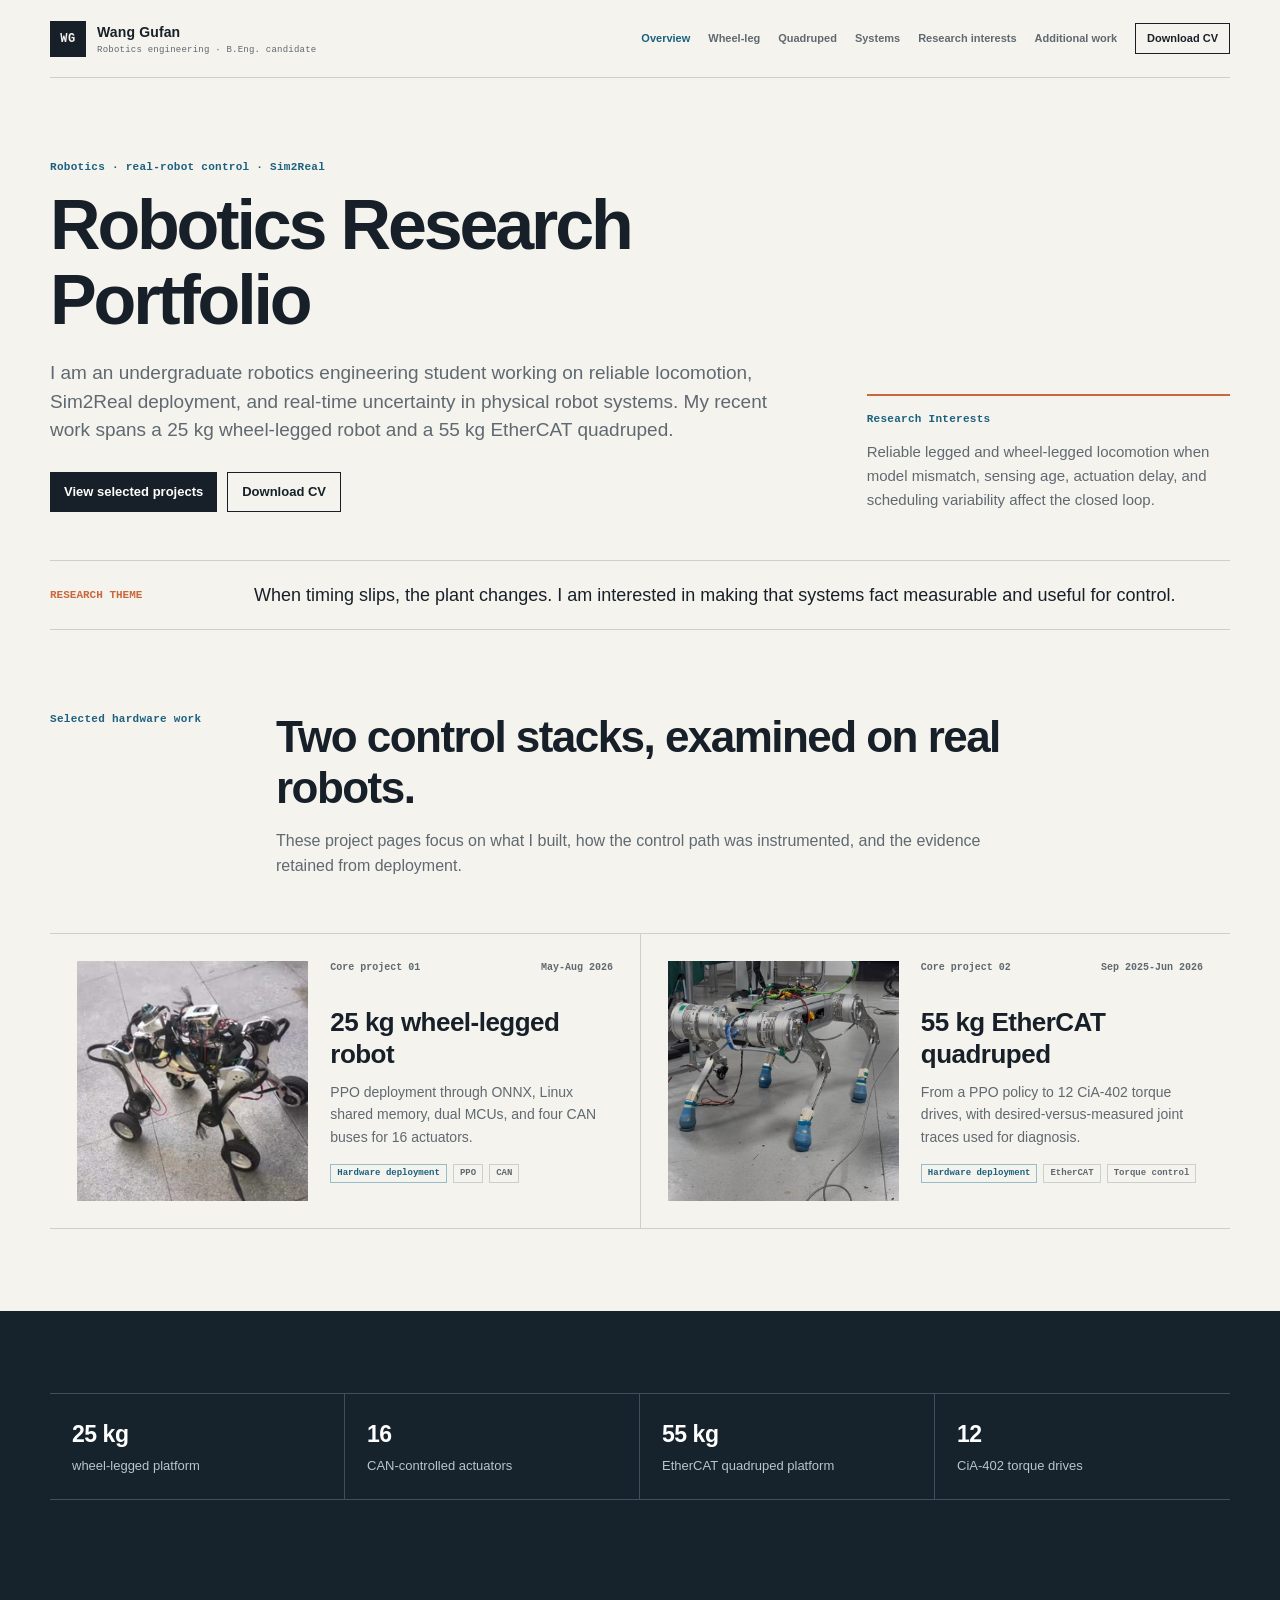
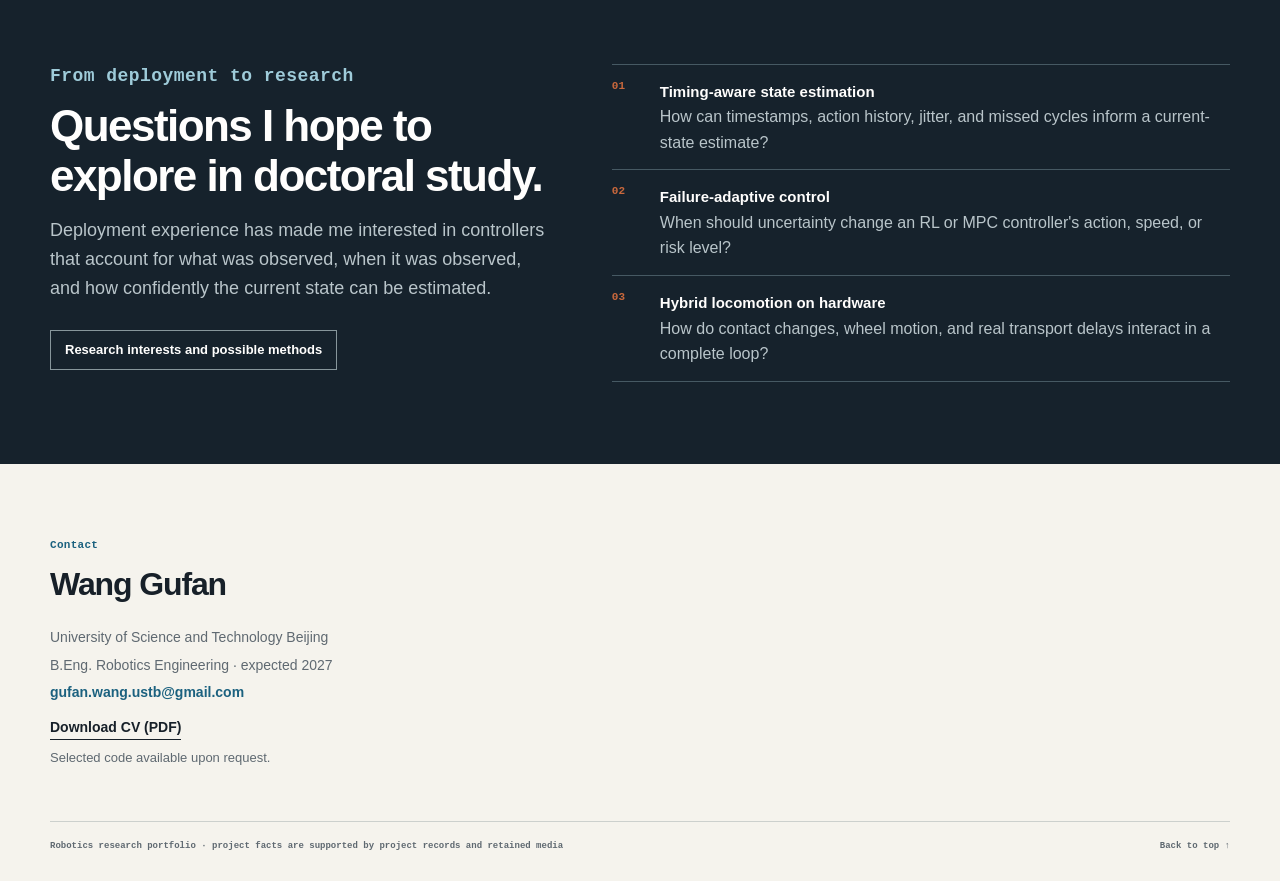
==== commit 55ee3df9: "Refine academic portfolio and add CV" ====
--- a/index.html
+++ b/index.html
@@ -3,8 +3,8 @@
 <head>
   <meta charset="utf-8">
   <meta name="viewport" content="width=device-width, initial-scale=1">
-  <meta name="description" content="Wang Gufan's robotics research portfolio: reliable learned and model-based control beyond simulation assumptions.">
-  <title>Wang Gufan · Robotics Research Portfolio</title>
+  <meta name="description" content="Wang Gufan's robotics research portfolio: real-robot locomotion, Sim2Real, and real-time systems.">
+  <title>Robotics Research Portfolio · Wang Gufan</title>
   <link rel="icon" href="assets/images/favicon.svg" type="image/svg+xml">
   <link rel="stylesheet" href="css/styles.css">
 </head>
@@ -15,169 +15,89 @@
     <section class="home-hero section-shell">
       <div class="home-hero-grid">
         <div>
-          <p class="eyebrow">ROBOTICS RESEARCH · REAL-TIME CONTROL · SIM2REAL</p>
-          <h1>When timing slips,<span class="line-two">the plant changes.</span></h1>
-          <p class="lede">I build locomotion systems at the boundary between learned policies, embedded control, and real hardware—and study what breaks when their assumptions stop agreeing.</p>
+          <p class="eyebrow">Robotics · real-robot control · Sim2Real</p>
+          <h1>Robotics Research Portfolio</h1>
+          <p class="lede">I am an undergraduate robotics engineering student working on reliable locomotion, Sim2Real deployment, and real-time uncertainty in physical robot systems. My recent work spans a 25 kg wheel-legged robot and a 55 kg EtherCAT quadruped.</p>
           <div class="button-row">
-            <a class="button" href="#core-work">Start with hardware evidence ↓</a>
-            <a class="button ghost" href="research.html">Read the proposed direction</a>
+            <a class="button" href="#selected-work">View selected projects</a>
+            <a class="button ghost" href="assets/downloads/Wang_Gufan_CV.pdf" download>Download CV</a>
           </div>
         </div>
-        <aside class="hero-note">
-          <p class="eyebrow">FALL 2027 PHD FOCUS</p>
-          <p>Reliable, timing-aware control for legged and wheel-legged robots under model mismatch, stale sensing, actuation delay, jitter, and missed cycles.</p>
+        <aside class="research-note">
+          <p class="eyebrow">Research Interests</p>
+          <p>Reliable legged and wheel-legged locomotion when model mismatch, sensing age, actuation delay, and scheduling variability affect the closed loop.</p>
         </aside>
       </div>
     </section>
 
-    <section class="research-question section-shell reveal">
-      <div class="question-card">
-        <span class="index">RESEARCH QUESTION / 01</span>
-        <blockquote>How can learned and model-based robot controllers remain reliable when real-world dynamics, sensing, actuation, and timing depart from the assumptions used in simulation and planning?</blockquote>
+    <section class="section-shell tight">
+      <div class="topic-line">
+        <strong>RESEARCH THEME</strong>
+        <p>When timing slips, the plant changes. I am interested in making that systems fact measurable and useful for control.</p>
       </div>
     </section>
 
-    <section class="section-shell reveal" aria-label="Wheel-legged robot field evidence">
-      <div class="hero-media">
-        <video controls muted playsinline preload="metadata" poster="assets/images/wheel-outdoor-poster.jpg">
-          <source src="assets/video/wheel-outdoor.mp4" type="video/mp4">
-        </video>
-        <div class="media-overlay">
-          <div><strong>25 kg wheel-legged robot</strong><span>Outdoor hardware deployment · 2026</span></div>
-          <span class="media-tag">Real robot video / with controls</span>
-        </div>
-      </div>
-      <div class="metric-strip">
-        <div class="metric"><strong>25 kg</strong><span>Wheel-legged platform</span></div>
-        <div class="metric"><strong>16</strong><span>Actuators · 12 joints + 4 wheels</span></div>
-        <div class="metric"><strong>50 Hz</strong><span>Learned locomotion policy</span></div>
-        <div class="metric"><strong>500 Hz</strong><span>Per-motor CAN refresh</span></div>
-      </div>
-    </section>
-
-    <section class="section dark">
+    <section id="selected-work" class="section">
       <div class="section-shell">
-        <div class="section-heading reveal">
-          <div><p class="eyebrow light">RESEARCH POSITION</p></div>
+        <div class="section-heading">
+          <p class="eyebrow">Selected hardware work</p>
           <div>
-            <h2>Reliability is a property of the whole loop.</h2>
-            <p>A policy may be correct for its simulator and still fail because the state is old, the action arrives late, the actuator model is wrong, or two devices disagree about which control epoch they belong to.</p>
+            <h2>Two control stacks, examined on real robots.</h2>
+            <p>These project pages focus on what I built, how the control path was instrumented, and the evidence retained from deployment.</p>
           </div>
         </div>
-        <div class="principle-grid reveal">
-          <article class="principle">
-            <span class="num">01 / MISMATCH</span>
-            <h3>Mismatch is structured.</h3>
-            <p>Mass, friction, actuator delay, joint offsets, static friction, gains, and coordinate conventions leave different signatures. Instrumentation should help distinguish them.</p>
-          </article>
-          <article class="principle">
-            <span class="num">02 / TIMING</span>
-            <h3>Timing is part of the plant.</h3>
-            <p>At 50 Hz policy inference over 500 Hz–2 kHz lower-level loops, observation age and action age alter the effective closed-loop dynamics.</p>
-          </article>
-          <article class="principle">
-            <span class="num">03 / CONFIDENCE</span>
-            <h3>Uncertainty should change behavior.</h3>
-            <p>A controller needs more than a point prediction. Calibrated confidence could determine when to continue, slow down, replan, or choose a lower-risk action.</p>
-          </article>
-        </div>
-      </div>
-    </section>
-
-    <section id="core-work" class="section">
-      <div class="section-shell">
-        <div class="section-heading reveal">
-          <div><p class="eyebrow">CORE HARDWARE WORK</p></div>
-          <div>
-            <h2>Two robots. One continuous research problem.</h2>
-            <p>The projects are presented as a sequence: first, make distributed RL locomotion survive physical disturbances; then, trace model and actuator mismatch through a faster EtherCAT torque-control stack.</p>
-          </div>
-        </div>
-        <div class="project-grid">
-          <a class="project-card reveal" href="wheel-legged.html">
-            <div class="project-image"><img src="assets/images/wheel-disturbance-poster.jpg" alt="25 kg wheel-legged robot during a disturbance test"></div>
-            <div class="project-copy">
-              <div class="project-topline"><span>CORE PROJECT 01</span><span>May–Aug 2026</span></div>
-              <h3>25 kg wheel-leg RL Sim2Real</h3>
-              <p>From simulation-stable PPO to real standing, rolling locomotion, stair behavior, and kick recovery through dynamics randomization, multi-rate integration, and observation-freshness safeguards.</p>
-              <div class="project-tags">
-                <span class="tag verified">Hardware verified</span><span class="tag">PPO</span><span class="tag">CAN</span><span class="tag">Dual MCU</span>
-              </div>
+        <div class="selected-work">
+          <a class="project-card" href="wheel-legged.html">
+            <img src="assets/images/wheel-hardware.jpg" alt="25 kg wheel-legged robot during an outdoor hardware test">
+            <div>
+              <div class="project-meta"><span>Core project 01</span><span>May-Aug 2026</span></div>
+              <h3>25 kg wheel-legged robot</h3>
+              <p>PPO deployment through ONNX, Linux shared memory, dual MCUs, and four CAN buses for 16 actuators.</p>
+              <div class="tag-row"><span class="tag hardware">Hardware deployment</span><span class="tag">PPO</span><span class="tag">CAN</span></div>
             </div>
           </a>
-          <a class="project-card reveal" href="quadruped.html">
-            <div class="project-image"><img src="assets/images/quadruped-hardware.jpg" alt="55 kg quadruped robot in the laboratory"></div>
-            <div class="project-copy">
-              <div class="project-topline"><span>CORE PROJECT 02</span><span>Sep 2025–Jun 2026</span></div>
-              <h3>55 kg quadruped EtherCAT Sim2Real</h3>
-              <p>A complete software and control path from an RL policy to 12 Profile-Torque drives, with diagnosis centered on actuator delay, static friction, model parameters, and desired-versus-measured joint motion.</p>
-              <div class="project-tags">
-                <span class="tag verified">Hardware verified</span><span class="tag">EtherCAT</span><span class="tag">Torque control</span><span class="tag">2 kHz bus</span>
-              </div>
+          <a class="project-card" href="quadruped.html">
+            <img src="assets/images/quadruped-hardware.jpg" alt="55 kg quadruped robot in a laboratory test setup">
+            <div>
+              <div class="project-meta"><span>Core project 02</span><span>Sep 2025-Jun 2026</span></div>
+              <h3>55 kg EtherCAT quadruped</h3>
+              <p>From a PPO policy to 12 CiA-402 torque drives, with desired-versus-measured joint traces used for diagnosis.</p>
+              <div class="tag-row"><span class="tag hardware">Hardware deployment</span><span class="tag">EtherCAT</span><span class="tag">Torque control</span></div>
             </div>
           </a>
         </div>
       </div>
     </section>
 
-    <section class="section soft">
+    <section class="section dark">
       <div class="section-shell">
-        <div class="section-heading reveal">
-          <div><p class="eyebrow">THE EVIDENCE CHAIN</p></div>
-          <div><h2>The research direction grew out of deployment work—not a detached topic choice.</h2></div>
-        </div>
-        <div class="evidence-chain reveal">
-          <article class="evidence-step">
-            <span>OBSERVED</span>
-            <h3>Simulation success did not identify the hardware failure mode.</h3>
-            <p>Oscillation after impact, delayed joint response, static friction, and command/measurement mismatch looked different on the machine than in the nominal model.</p>
-          </article>
-          <article class="evidence-step">
-            <span>INSTRUMENTED</span>
-            <h3>The communication path became part of the experiment.</h3>
-            <p>Timestamped epochs, shared-memory interfaces, desired/measured logging, motor-feedback freshness, and explicit policy tensor contracts made failures traceable.</p>
-          </article>
-          <article class="evidence-step">
-            <span>REFRAMED</span>
-            <h3>Delay and jitter should become state, not hidden noise.</h3>
-            <p>The next question is whether a short-horizon predictor can estimate both current state and confidence, then let RL or MPC respond to the risk.</p>
-          </article>
-        </div>
-      </div>
-    </section>
-
-    <section class="proposal-band">
-      <div class="section-shell proposal-grid reveal">
-        <div>
-          <span class="proposal-label">PROPOSED RESEARCH · NOT COMPLETED WORK</span>
-          <h2>Timing-aware state prediction and confidence for RL/MPC.</h2>
-        </div>
-        <div>
-          <p class="lede">Estimate a short-horizon distribution over the robot state from recent observations, commands, action history, and timing metadata—then use calibrated uncertainty to change control decisions under stale sensing and delayed actuation.</p>
-          <div class="button-row"><a class="button" href="research.html">See hypothesis, method, and evaluation →</a></div>
+        <div class="fact-strip" aria-label="Selected system facts">
+          <div><strong>25 kg</strong><span>wheel-legged platform</span></div>
+          <div><strong>16</strong><span>CAN-controlled actuators</span></div>
+          <div><strong>55 kg</strong><span>EtherCAT quadruped platform</span></div>
+          <div><strong>12</strong><span>CiA-402 torque drives</span></div>
         </div>
       </div>
     </section>
 
     <section class="section dark">
-      <div class="section-shell fit-preview reveal">
+      <div class="section-shell interest-grid">
         <div>
-          <p class="eyebrow light">RESEARCH FIT</p>
-          <h2 data-fit-short>FSU · OPTIMAL ROBOTICS LABORATORY</h2>
+          <p class="eyebrow">From deployment to research</p>
+          <h2>Questions I hope to explore in doctoral study.</h2>
+          <p>Deployment experience has made me interested in controllers that account for what was observed, when it was observed, and how confidently the current state can be estimated.</p>
+          <div class="button-row"><a class="button ghost" href="research.html">Research interests and possible methods</a></div>
         </div>
-        <div class="fit-copy">
-          <p data-fit-intro>ORL is a particularly strong fit because its work treats locomotion as a coupled problem in dynamics, optimization, adaptation, and physical failure—not as policy inference in isolation.</p>
-          <p class="small">Personalized for Christian Hubicki / ORL. This module is isolated from the project evidence so the portfolio remains reusable for other PhD applications.</p>
-          <div class="button-row"><a class="button" href="research.html#orl-fit">Read the specific research connections →</a></div>
-        </div>
+        <ol class="interest-list">
+          <li><span>01</span><div><strong>Timing-aware state estimation</strong><br>How can timestamps, action history, jitter, and missed cycles inform a current-state estimate?</div></li>
+          <li><span>02</span><div><strong>Failure-adaptive control</strong><br>When should uncertainty change an RL or MPC controller's action, speed, or risk level?</div></li>
+          <li><span>03</span><div><strong>Hybrid locomotion on hardware</strong><br>How do contact changes, wheel motion, and real transport delays interact in a complete loop?</div></li>
+        </ol>
       </div>
     </section>
   </main>
 
   <div data-site-footer></div>
-  <script src="js/fit-profile.js"></script>
-  <script src="js/site.js?v=20260816"></script>
-  <script src="js/i18n.js?v=20260816"></script>
+  <script src="js/site.js?v=20260816-v2"></script>
 </body>
 </html>
-
--- a/css/styles.css
+++ b/css/styles.css
@@ -1,352 +1,252 @@
 :root {
-  --paper: #f4f2ec;
-  --paper-2: #ebe8df;
-  --ink: #171a1d;
-  --muted: #626971;
-  --line: #c9c9c1;
-  --dark: #10161c;
-  --dark-2: #17222b;
-  --blue: #1d5f82;
-  --blue-bright: #6ab5d6;
-  --orange: #dd6e3f;
-  --white: #fff;
-  --max: 1240px;
-  --sans: "Segoe UI", Arial, Helvetica, sans-serif;
+  --paper: #f5f3ed;
+  --paper-deep: #ebe8df;
+  --ink: #172029;
+  --muted: #5f6971;
+  --line: #ccd0cd;
+  --dark: #16222c;
+  --dark-muted: #b9c5ca;
+  --blue: #1b617f;
+  --orange: #c9683c;
+  --white: #fffefd;
+  --max: 1180px;
+  --sans: "Segoe UI", Inter, Arial, Helvetica, sans-serif;
   --mono: "SFMono-Regular", Consolas, "Liberation Mono", monospace;
 }
 
 * { box-sizing: border-box; }
-html { scroll-behavior: auto; }
-body {
-  margin: 0;
-  background: var(--paper);
-  color: var(--ink);
-  font-family: var(--sans);
-  line-height: 1.55;
-  -webkit-font-smoothing: antialiased;
-}
+html { scroll-behavior: smooth; }
+body { margin: 0; background: var(--paper); color: var(--ink); font-family: var(--sans); font-size: 16px; line-height: 1.6; -webkit-font-smoothing: antialiased; }
 img, video { display: block; max-width: 100%; }
 a { color: inherit; }
 button, input { font: inherit; }
-.sr-only { position: absolute; width: 1px; height: 1px; padding: 0; margin: -1px; overflow: hidden; clip: rect(0,0,0,0); white-space: nowrap; border: 0; }
-
+.sr-only { position: absolute; width: 1px; height: 1px; overflow: hidden; clip: rect(0, 0, 0, 0); white-space: nowrap; }
 .section-shell { width: min(calc(100% - 48px), var(--max)); margin-inline: auto; }
-.site-header {
-  width: min(calc(100% - 48px), var(--max));
-  height: 88px;
-  margin: 0 auto;
-  display: flex;
-  align-items: center;
-  justify-content: space-between;
-  gap: 28px;
-  border-bottom: 1px solid var(--line);
-  position: relative;
-  z-index: 20;
-}
-.brand { display: inline-flex; align-items: center; gap: 13px; text-decoration: none; }
-.brand-mark {
-  width: 42px; height: 42px; display: grid; place-items: center;
-  background: var(--ink); color: var(--paper); font: 700 13px/1 var(--mono); letter-spacing: .06em;
-}
+
+/* Shared site frame */
+.site-header { width: min(calc(100% - 48px), var(--max)); min-height: 78px; margin: 0 auto; display: flex; align-items: center; justify-content: space-between; gap: 26px; border-bottom: 1px solid var(--line); position: relative; z-index: 10; }
+.brand { display: inline-flex; align-items: center; gap: 11px; text-decoration: none; flex: 0 0 auto; }
+.brand-mark { width: 36px; height: 36px; display: grid; place-items: center; background: var(--ink); color: var(--paper); font: 700 12px/1 var(--mono); letter-spacing: .04em; }
 .brand-copy { display: grid; gap: 1px; }
-.brand-copy strong { font-size: 15px; letter-spacing: .02em; }
-.brand-copy small { color: var(--muted); font: 500 10px/1.25 var(--mono); text-transform: uppercase; letter-spacing: .08em; }
-.site-nav { display: flex; align-items: center; gap: 21px; }
-.site-nav a { text-decoration: none; font: 600 11px/1 var(--mono); text-transform: uppercase; letter-spacing: .05em; color: var(--muted); padding: 12px 0; border-bottom: 2px solid transparent; }
-.site-nav a:hover, .site-nav a[aria-current="page"] { color: var(--ink); border-color: var(--orange); }
-.language-toggle { min-width: 48px; min-height: 34px; padding: 0 10px; border: 1px solid var(--ink); background: transparent; color: var(--ink); cursor: pointer; font: 700 11px/1 var(--mono); letter-spacing: .04em; }
-.language-toggle:hover, .language-toggle:focus-visible { background: var(--ink); color: var(--white); }
-.nav-toggle { display: none; width: 40px; height: 40px; border: 0; background: transparent; padding: 8px; }
-.nav-toggle > span:not(.sr-only) { display: block; height: 2px; background: var(--ink); margin: 5px 0; }
-
-.eyebrow { margin: 0 0 13px; color: var(--blue); font: 700 11px/1.35 var(--mono); letter-spacing: .09em; text-transform: uppercase; }
-.eyebrow.light { color: var(--blue-bright); }
-.eyebrow.orange { color: var(--orange); }
+.brand-copy strong { font-size: 14px; letter-spacing: .01em; }
+.brand-copy small { color: var(--muted); font: 500 9px/1.2 var(--mono); letter-spacing: .025em; }
+.site-nav { display: flex; align-items: center; gap: 18px; }
+.site-nav a { color: var(--muted); text-decoration: none; font: 600 11px/1.2 var(--sans); }
+.site-nav a:hover, .site-nav a[aria-current="page"] { color: var(--blue); }
+.site-nav .nav-cv { color: var(--ink); border: 1px solid var(--ink); padding: 8px 11px; }
+.site-nav .nav-cv:hover { color: var(--white); background: var(--ink); }
+.nav-toggle { display: none; width: 36px; height: 36px; padding: 8px; background: transparent; border: 1px solid var(--line); }
+.nav-toggle span:not(.sr-only) { display: block; height: 1px; margin: 4px 0; background: var(--ink); }
+
+main { overflow: hidden; }
+.section { padding: 82px 0; }
+.section.tight { padding: 56px 0; }
+.section.soft { background: var(--paper-deep); }
+.section.dark { background: var(--dark); color: var(--white); }
+.eyebrow, .page-kicker, .figure-kicker { margin: 0 0 13px; color: var(--blue); font: 700 11px/1.35 var(--mono); letter-spacing: .025em; }
+.dark .eyebrow, .dark .figure-kicker { color: #9ecbd9; }
 h1, h2, h3, p { margin-top: 0; }
-h1 { font-size: clamp(48px, 7.1vw, 106px); line-height: .94; letter-spacing: -.065em; font-weight: 650; margin-bottom: 30px; }
-h2 { font-size: clamp(34px, 4vw, 62px); line-height: 1.02; letter-spacing: -.045em; font-weight: 620; margin-bottom: 22px; }
-h3 { font-size: 20px; line-height: 1.2; letter-spacing: -.015em; margin-bottom: 11px; }
-.lede { font-size: clamp(19px, 2.1vw, 28px); line-height: 1.38; color: #353b40; max-width: 940px; }
-.body-lg { font-size: 20px; line-height: 1.55; }
-.small { font-size: 13px; color: var(--muted); }
-.mono { font-family: var(--mono); }
-.rule { border: 0; border-top: 1px solid var(--line); margin: 0; }
-
-.button-row { display: flex; flex-wrap: wrap; gap: 12px; margin-top: 34px; }
-.button { display: inline-flex; align-items: center; justify-content: center; gap: 10px; min-height: 47px; padding: 0 19px; border: 1px solid var(--ink); background: var(--ink); color: var(--white); text-decoration: none; font: 700 11px/1 var(--mono); text-transform: uppercase; letter-spacing: .05em; }
-.button:hover { background: var(--blue); border-color: var(--blue); }
-.button.ghost { color: var(--ink); background: transparent; }
-.button.ghost:hover { color: var(--white); }
-
-.home-hero { padding: 84px 0 54px; }
-.home-hero-grid { display: grid; grid-template-columns: minmax(0, 1.38fr) minmax(280px, .62fr); gap: clamp(42px, 7vw, 112px); align-items: end; }
-.home-hero h1 .line-two { display: block; color: var(--blue); }
-.hero-note { border-left: 2px solid var(--orange); padding-left: 19px; max-width: 390px; }
-.hero-note p { font-size: 15px; color: var(--muted); margin-bottom: 0; }
-.research-question { padding: 0 0 64px; }
-.question-card { background: var(--dark); color: var(--white); padding: clamp(30px, 5vw, 70px); display: grid; grid-template-columns: 160px 1fr; gap: 40px; align-items: start; }
-.question-card .index { color: var(--orange); font: 700 13px/1 var(--mono); }
-.question-card blockquote { margin: 0; font-size: clamp(25px, 3.4vw, 48px); line-height: 1.17; letter-spacing: -.025em; max-width: 990px; }
-.hero-media { position: relative; background: var(--dark); min-height: 560px; overflow: hidden; }
-.hero-media video, .hero-media img { width: 100%; height: min(72vw, 760px); object-fit: cover; }
-.media-overlay { position: absolute; inset: auto 0 0; padding: 80px 5vw 34px; background: linear-gradient(transparent, rgba(4, 10, 14, .84)); color: var(--white); display: flex; align-items: end; justify-content: space-between; gap: 30px; pointer-events: none; }
-.media-overlay strong { display: block; font-size: 17px; }
-.media-overlay span { font: 600 11px/1.4 var(--mono); text-transform: uppercase; letter-spacing: .05em; color: #d4dce0; }
-.media-overlay .media-tag { color: var(--white); border: 1px solid rgba(255,255,255,.5); padding: 9px 11px; white-space: nowrap; }
-
-.metric-strip { display: grid; grid-template-columns: repeat(4, 1fr); border: 1px solid var(--line); border-top: 0; margin-bottom: 108px; }
-.metric { min-height: 132px; padding: 28px; border-right: 1px solid var(--line); display: grid; align-content: space-between; gap: 18px; }
-.metric:last-child { border-right: 0; }
-.metric strong { font-size: clamp(28px, 3vw, 42px); line-height: 1; letter-spacing: -.04em; }
-.metric span { font: 600 10px/1.4 var(--mono); color: var(--muted); text-transform: uppercase; letter-spacing: .05em; }
-
-.section { padding: 108px 0; }
-.section.compact { padding: 72px 0; }
-.section.dark { background: var(--dark); color: var(--white); }
-.section.soft { background: var(--paper-2); }
-.section-heading { display: grid; grid-template-columns: minmax(180px, .36fr) minmax(0, 1fr); gap: 50px; margin-bottom: 54px; }
-.section-heading p:last-child { max-width: 750px; color: var(--muted); font-size: 18px; }
-.dark .section-heading p:last-child { color: #b9c1c6; }
-.section-heading h2 { max-width: 820px; }
-
-.project-grid { display: grid; grid-template-columns: repeat(2, minmax(0, 1fr)); gap: 20px; }
-.project-card { background: var(--white); color: var(--ink); border: 1px solid var(--line); text-decoration: none; display: grid; min-height: 680px; overflow: hidden; }
-.project-card:hover .project-image img { transform: scale(1.015); }
-.project-image { min-height: 360px; overflow: hidden; background: #d8d7d1; }
-.project-image img { width: 100%; height: 100%; object-fit: cover; transition: transform .45s ease; }
-.project-copy { padding: 35px; display: grid; align-content: start; gap: 16px; }
-.project-topline { display: flex; justify-content: space-between; gap: 20px; align-items: baseline; font: 700 10px/1.2 var(--mono); text-transform: uppercase; letter-spacing: .06em; color: var(--blue); }
-.project-copy h3 { font-size: clamp(28px, 3.5vw, 44px); margin: 0; letter-spacing: -.04em; }
-.project-copy p { color: var(--muted); margin: 0; }
-.project-tags { display: flex; flex-wrap: wrap; gap: 7px; margin-top: 8px; }
-.tag { border: 1px solid var(--line); padding: 7px 9px; font: 600 9px/1 var(--mono); letter-spacing: .04em; text-transform: uppercase; color: #4c545a; }
-.tag.verified { border-color: #73a28b; color: #266443; background: #edf5ef; }
-.tag.proposed { border-color: var(--orange); color: #9b401e; background: #fff0e9; }
-
-.principle-grid { display: grid; grid-template-columns: repeat(3, 1fr); gap: 1px; background: #38434b; border: 1px solid #38434b; }
-.principle { background: var(--dark); padding: 42px 34px; min-height: 330px; }
-.principle .num { display: block; color: var(--orange); font: 700 11px/1 var(--mono); margin-bottom: 72px; }
-.principle h3 { font-size: 27px; color: var(--white); }
-.principle p { color: #aeb8be; }
-
-.evidence-chain { display: grid; grid-template-columns: repeat(3, 1fr); gap: 0; border-top: 1px solid var(--line); border-bottom: 1px solid var(--line); }
-.evidence-step { padding: 35px 30px; border-right: 1px solid var(--line); }
-.evidence-step:first-child { padding-left: 0; }
-.evidence-step:last-child { border-right: 0; }
-.evidence-step span { font: 700 10px/1 var(--mono); color: var(--orange); letter-spacing: .05em; }
-.evidence-step h3 { margin-top: 28px; }
-.evidence-step p { color: var(--muted); }
-
-.proposal-band { background: var(--blue); color: var(--white); padding: 82px 0; }
-.proposal-grid { display: grid; grid-template-columns: .72fr 1.28fr; gap: 70px; align-items: start; }
-.proposal-label { border: 1px solid rgba(255,255,255,.55); display: inline-flex; padding: 9px 12px; font: 700 10px/1 var(--mono); letter-spacing: .06em; text-transform: uppercase; margin-bottom: 25px; }
-.proposal-grid h2 { margin-bottom: 0; }
-.proposal-grid .lede { color: #e1eef4; }
-.proposal-grid .button { background: var(--white); color: var(--blue); border-color: var(--white); }
-.proposal-grid .button:hover { background: var(--dark); color: var(--white); border-color: var(--dark); }
-
-.fit-preview { display: grid; grid-template-columns: .64fr 1.36fr; gap: 60px; align-items: start; }
-.fit-preview .fit-copy { border-left: 2px solid var(--orange); padding-left: 25px; }
-.fit-preview .fit-copy p { font-size: 20px; color: #bbc5ca; }
-
-.page-hero { padding: 78px 0 68px; }
-.page-hero-grid { display: grid; grid-template-columns: minmax(0, 1.2fr) minmax(270px, .5fr); gap: 60px; align-items: end; }
-.page-hero h1 { font-size: clamp(48px, 6.2vw, 88px); }
-.page-kicker { font: 700 11px/1.4 var(--mono); letter-spacing: .08em; text-transform: uppercase; color: var(--blue); margin-bottom: 24px; }
-.hero-meta { display: grid; grid-template-columns: 1fr; border-top: 1px solid var(--line); }
-.hero-meta div { padding: 17px 0; border-bottom: 1px solid var(--line); display: grid; grid-template-columns: 105px 1fr; gap: 18px; }
-.hero-meta dt { color: var(--muted); font: 700 9px/1.4 var(--mono); text-transform: uppercase; letter-spacing: .05em; }
-.hero-meta dd { margin: 0; font-size: 14px; font-weight: 600; }
-
-.media-stage { background: var(--dark); padding: 24px; }
-.media-stage video, .media-stage img { width: 100%; max-height: 760px; object-fit: cover; background: #090d10; }
-.caption { display: flex; justify-content: space-between; gap: 30px; align-items: start; margin-top: 15px; color: #bdc6cb; font-size: 12px; }
-.caption strong { color: var(--white); }
-.caption .source { font: 600 9px/1.4 var(--mono); text-transform: uppercase; letter-spacing: .05em; white-space: nowrap; }
-
-.two-col { display: grid; grid-template-columns: minmax(0, .85fr) minmax(0, 1.15fr); gap: 70px; align-items: start; }
-.two-col.reverse { grid-template-columns: minmax(0, 1.15fr) minmax(0, .85fr); }
-.sticky-label { position: sticky; top: 30px; }
-.pullquote { font-size: clamp(27px, 3vw, 43px); line-height: 1.22; letter-spacing: -.035em; margin-bottom: 34px; }
-.copy-stack p { color: var(--muted); font-size: 17px; }
-.copy-stack p:last-child { margin-bottom: 0; }
-.fact-list { list-style: none; margin: 30px 0 0; padding: 0; border-top: 1px solid var(--line); }
-.fact-list li { display: grid; grid-template-columns: 150px 1fr; gap: 25px; padding: 18px 0; border-bottom: 1px solid var(--line); }
-.fact-list strong { font: 700 10px/1.45 var(--mono); text-transform: uppercase; letter-spacing: .05em; }
-.fact-list span { color: var(--muted); }
-
-.architecture { display: grid; grid-template-columns: repeat(5, minmax(120px, 1fr)); gap: 22px; align-items: stretch; }
-.architecture.four { grid-template-columns: repeat(4, minmax(140px, 1fr)); }
-.arch-node { position: relative; border: 1px solid #46525a; padding: 26px 22px; min-height: 185px; }
-.arch-node:not(:last-child)::after { content: "→"; position: absolute; right: -18px; top: 50%; transform: translateY(-50%); color: var(--orange); font: 700 18px/1 var(--mono); z-index: 2; }
-.arch-node .frequency { color: var(--blue-bright); font: 700 11px/1 var(--mono); display: block; margin-bottom: 38px; }
-.arch-node h3 { color: var(--white); font-size: 18px; }
-.arch-node p { color: #aeb8be; font-size: 13px; margin: 0; }
-.contract { margin-top: 35px; display: grid; grid-template-columns: 1fr auto 1fr; gap: 20px; align-items: center; padding: 25px; background: #17222b; border: 1px solid #46525a; }
-.contract code { color: #cde4ef; font: 600 13px/1.5 var(--mono); }
-.contract .arrow { color: var(--orange); font: 700 20px/1 var(--mono); }
-
-.timeline { border-left: 1px solid var(--line); margin-left: 11px; }
-.timeline-item { position: relative; padding: 0 0 42px 42px; }
-.timeline-item:last-child { padding-bottom: 0; }
-.timeline-item::before { content: ""; position: absolute; width: 11px; height: 11px; border-radius: 50%; left: -6px; top: 5px; background: var(--paper); border: 2px solid var(--orange); }
-.timeline-item .label { font: 700 10px/1.3 var(--mono); color: var(--blue); text-transform: uppercase; letter-spacing: .05em; }
-.timeline-item h3 { margin-top: 9px; }
-.timeline-item p { color: var(--muted); }
-
-.evidence-grid { display: grid; grid-template-columns: repeat(2, minmax(0, 1fr)); gap: 20px; }
-.evidence-card { border: 1px solid var(--line); background: var(--white); padding: 31px; min-height: 240px; }
-.evidence-card .source-line { font: 700 9px/1.4 var(--mono); color: var(--blue); letter-spacing: .05em; text-transform: uppercase; margin-bottom: 55px; }
-.evidence-card p { color: var(--muted); }
-.evidence-card code { font-family: var(--mono); color: var(--ink); font-size: 12px; }
-
-.split-media { display: grid; grid-template-columns: 1fr 1fr; gap: 20px; }
-.split-media figure { margin: 0; background: var(--dark); padding: 16px; }
-.split-media img, .split-media video { width: 100%; aspect-ratio: 16 / 10; object-fit: cover; }
-.split-media figcaption { color: #bac4c9; font-size: 12px; margin-top: 12px; }
-.split-media figcaption strong { color: var(--white); }
-
-.research-hero { background: var(--dark); color: var(--white); padding: 85px 0 92px; }
-.research-hero h1 { max-width: 1080px; }
-.research-hero .lede { color: #b9c5cb; }
-.not-completed { display: inline-flex; gap: 10px; align-items: center; border: 1px solid var(--orange); color: #ffb08d; padding: 10px 12px; font: 700 10px/1 var(--mono); text-transform: uppercase; letter-spacing: .06em; margin-bottom: 30px; }
-.not-completed::before { content: ""; width: 7px; height: 7px; background: var(--orange); border-radius: 50%; }
-
-.failure-grid { display: grid; grid-template-columns: repeat(4, 1fr); gap: 12px; }
-.failure-card { border-top: 3px solid var(--orange); background: var(--white); padding: 28px; min-height: 230px; }
-.failure-card span { font: 700 10px/1 var(--mono); color: var(--orange); }
-.failure-card h3 { margin-top: 42px; }
-.failure-card p { color: var(--muted); font-size: 14px; }
-
-.method-flow { display: grid; grid-template-columns: 1fr 1fr 1fr 1fr; gap: 28px; }
-.method-step { min-height: 290px; border: 1px solid #46525a; padding: 30px; position: relative; }
-.method-step:not(:last-child)::after { content: "→"; color: var(--orange); position: absolute; right: -21px; top: 50%; font: 700 20px/1 var(--mono); }
-.method-step .method-num { font: 700 10px/1 var(--mono); color: var(--blue-bright); }
-.method-step h3 { color: var(--white); margin-top: 75px; }
-.method-step p { color: #acb7bd; font-size: 14px; }
-
+h1 { max-width: 850px; margin-bottom: 20px; font-size: clamp(42px, 5.9vw, 70px); line-height: 1.08; letter-spacing: -.045em; font-weight: 650; }
+h2 { margin-bottom: 15px; font-size: clamp(29px, 3.6vw, 44px); line-height: 1.14; letter-spacing: -.035em; font-weight: 650; }
+h3 { margin-bottom: 8px; font-size: 20px; line-height: 1.25; letter-spacing: -.02em; }
+.lede { max-width: 720px; margin: 0; color: var(--muted); font-size: 19px; line-height: 1.5; }
+.dark .lede { color: var(--dark-muted); }
+.section-heading { display: grid; grid-template-columns: 190px minmax(0, 1fr); gap: 36px; align-items: start; margin-bottom: 38px; }
+.section-heading h2 { max-width: 750px; }
+.section-heading p:last-child { max-width: 730px; color: var(--muted); }
+.dark .section-heading p:last-child { color: var(--dark-muted); }
+.small { font-size: 13px; }
+
+.button-row { display: flex; flex-wrap: wrap; gap: 10px; margin-top: 27px; }
+.button { display: inline-flex; align-items: center; min-height: 40px; padding: 9px 14px; background: var(--ink); color: var(--white); text-decoration: none; font-size: 13px; font-weight: 650; }
+.button:hover { background: var(--blue); }
+.button.ghost { background: transparent; color: var(--ink); border: 1px solid var(--ink); }
+.dark .button.ghost { color: var(--white); border-color: #87969b; }
+
+/* Overview */
+.home-hero { padding: 82px 0 48px; }
+.home-hero-grid { display: grid; grid-template-columns: minmax(0, 1.35fr) minmax(260px, .65fr); gap: 62px; align-items: end; }
+.research-note { border-top: 2px solid var(--orange); padding-top: 16px; }
+.research-note p:last-child { margin: 0; color: var(--muted); font-size: 15px; }
+.topic-line { border-top: 1px solid var(--line); border-bottom: 1px solid var(--line); display: grid; grid-template-columns: 170px minmax(0, 1fr); gap: 34px; align-items: center; padding: 21px 0; }
+.topic-line strong { font: 700 11px/1.35 var(--mono); color: var(--orange); }
+.topic-line p { margin: 0; font-size: 18px; line-height: 1.45; }
+.selected-work { display: grid; grid-template-columns: 1fr 1fr; border-top: 1px solid var(--line); border-bottom: 1px solid var(--line); }
+.project-card { display: grid; grid-template-columns: minmax(180px, .9fr) minmax(0, 1.1fr); gap: 22px; padding: 27px; text-decoration: none; min-height: 294px; }
+.project-card + .project-card { border-left: 1px solid var(--line); }
+.project-card:hover { background: #f0eee8; }
+.project-card img { width: 100%; height: 100%; min-height: 220px; object-fit: cover; }
+.project-meta { display: flex; justify-content: space-between; gap: 12px; color: var(--muted); font: 600 10px/1.4 var(--mono); }
+.project-card h3 { margin: 31px 0 10px; font-size: 26px; }
+.project-card p { margin: 0; color: var(--muted); font-size: 14px; }
+.tag-row { display: flex; flex-wrap: wrap; gap: 6px; margin-top: 16px; }
+.tag { border: 1px solid var(--line); padding: 3px 6px; color: var(--muted); font: 600 9px/1.2 var(--mono); }
+.tag.hardware { color: var(--blue); border-color: #98bdc9; }
+.fact-strip { display: grid; grid-template-columns: repeat(4, 1fr); border-top: 1px solid #3f505a; border-bottom: 1px solid #3f505a; }
+.fact-strip div { padding: 22px; border-right: 1px solid #3f505a; }
+.fact-strip div:last-child { border-right: 0; }
+.fact-strip strong { display: block; color: #fff; font-size: 23px; letter-spacing: -.02em; }
+.fact-strip span { display: block; margin-top: 3px; color: var(--dark-muted); font-size: 13px; }
+.interest-grid { display: grid; grid-template-columns: .9fr 1.1fr; gap: 56px; }
+.interest-grid p { max-width: 680px; color: var(--dark-muted); font-size: 18px; }
+.interest-list { margin: 0; padding: 0; list-style: none; border-top: 1px solid #465963; }
+.interest-list li { display: grid; grid-template-columns: 34px 1fr; gap: 14px; padding: 14px 0; border-bottom: 1px solid #465963; color: var(--dark-muted); }
+.interest-list span { color: var(--orange); font: 700 11px/1.4 var(--mono); }
+.interest-list strong { color: var(--white); font-size: 15px; }
+
+/* Project pages */
+.page-hero { padding: 72px 0 40px; }
+.page-hero-grid { display: grid; grid-template-columns: minmax(0, 1.25fr) minmax(275px, .75fr); gap: 60px; align-items: end; }
+.project-summary { margin: 0; padding: 0; list-style: none; border-top: 1px solid var(--line); }
+.project-summary li { display: grid; grid-template-columns: 74px minmax(0, 1fr); gap: 13px; padding: 11px 0; border-bottom: 1px solid var(--line); font-size: 14px; }
+.project-summary span { color: var(--blue); font: 700 10px/1.5 var(--mono); }
+.role-grid { display: grid; grid-template-columns: .86fr 1.14fr; gap: 48px; align-items: start; }
+.role-list { margin: 0; padding: 0; list-style: none; border-top: 1px solid var(--line); }
+.role-list li { padding: 14px 0; border-bottom: 1px solid var(--line); color: var(--muted); }
+.role-list strong { display: inline-block; min-width: 140px; color: var(--ink); font-size: 14px; }
+.dark .role-list { border-color: #40525c; }
+.dark .role-list li { border-color: #40525c; color: var(--dark-muted); }
+.dark .role-list strong { color: var(--white); }
+.scope-note { margin: 20px 0 0; padding-left: 14px; border-left: 2px solid var(--orange); color: var(--muted); font-size: 13px; }
+.dark .scope-note { color: var(--dark-muted); }
+
+/* Paper-style system figures */
+.architecture-figure { margin: 0; border: 1px solid var(--line); background: var(--white); overflow-x: auto; }
+.architecture-figure svg { display: block; width: 100%; min-width: 780px; height: auto; }
+.architecture-figure figcaption { padding: 12px 16px; border-top: 1px solid var(--line); color: var(--muted); font-size: 13px; }
+.architecture-figure .svg-title { fill: #24313a; font: 700 15px/1 var(--sans); }
+.architecture-figure .svg-label { fill: #25343d; font: 600 11px/1 var(--sans); }
+.architecture-figure .svg-small { fill: #5e6c74; font: 500 9px/1 var(--mono); }
+.architecture-figure .svg-note { fill: #a85834; font: 600 9px/1 var(--mono); }
+.architecture-figure .node { fill: #f7f6f1; stroke: #75828a; stroke-width: 1.2; }
+.architecture-figure .node.blue { fill: #e7f1f3; stroke: #47809a; }
+.architecture-figure .node.orange { fill: #f9ebe4; stroke: #b76139; }
+.architecture-figure .node.dark { fill: #e7ecee; stroke: #51636d; }
+.architecture-figure .lane { fill: #f7f7f4; stroke: #cad0cf; stroke-width: 1; }
+.architecture-figure .edge { fill: none; stroke: #294c5d; stroke-width: 1.6; marker-end: url(#arrow); }
+.architecture-figure .edge.feedback { stroke: #b8613a; marker-end: url(#orangeArrow); }
+.architecture-figure .edge.dashed { stroke: #ae6b4a; stroke-dasharray: 5 4; marker-end: url(#orangeArrow); }
+.architecture-figure .edge.thin { stroke-width: 1.1; }
+.architecture-figure .signal { fill: #2c5668; font: 600 8px/1 var(--mono); }
+.architecture-figure .signal.orange { fill: #a85533; }
+.architecture-figure .separator { stroke: #ccd1d0; stroke-width: 1; }
+
+/* Images, video and evidence */
+.media-grid { display: grid; grid-template-columns: 1.1fr .9fr; gap: 18px; }
+.media-grid.equal { grid-template-columns: 1fr 1fr; }
+.media-grid figure, .single-media figure { margin: 0; background: var(--white); border: 1px solid var(--line); }
+.media-grid img, .media-grid video, .single-media img, .single-media video { width: 100%; height: 100%; max-height: 400px; object-fit: cover; }
+.media-grid .chart-image { object-fit: contain; background: #fff; }
+figcaption { padding: 10px 13px 12px; color: var(--muted); font-size: 13px; line-height: 1.45; }
+figcaption strong { color: var(--ink); }
+.evidence-grid { display: grid; grid-template-columns: repeat(3, 1fr); gap: 0; border-top: 1px solid var(--line); border-bottom: 1px solid var(--line); }
+.evidence-grid article { padding: 20px 22px; border-right: 1px solid var(--line); }
+.evidence-grid article:last-child { border-right: 0; }
+.evidence-grid h3 { margin: 10px 0 7px; font-size: 18px; }
+.evidence-grid p { margin: 0; color: var(--muted); font-size: 14px; }
+.evidence-grid .evidence-num { color: var(--orange); font: 700 10px/1.4 var(--mono); }
+.learning-band { display: grid; grid-template-columns: .8fr 1.2fr; gap: 50px; align-items: start; }
+.learning-band p { margin: 0; color: var(--dark-muted); font-size: 18px; }
+
+/* Systems and supporting work */
+.supporting-intro { max-width: 740px; }
+.system-project { display: grid; grid-template-columns: 1fr 1fr; gap: 46px; padding: 52px 0; border-top: 1px solid var(--line); }
+.system-project:last-child { border-bottom: 1px solid var(--line); }
+.system-project h2 { font-size: 34px; }
+.system-project p { color: var(--muted); }
+.system-project .media-grid { align-self: start; }
+.system-project .media-grid img { min-height: 240px; }
+
+/* Research interests */
+.research-hero { padding: 76px 0 54px; background: var(--dark); color: var(--white); }
+.research-hero h1 { max-width: 900px; }
+.research-hero .lede { max-width: 800px; }
+.proposal-status { display: inline-flex; align-items: center; gap: 8px; margin-bottom: 23px; color: #bcdce6; font: 600 10px/1.4 var(--mono); }
+.proposal-status::before { content: ""; width: 7px; height: 7px; border-radius: 50%; background: var(--orange); }
+.research-problem { display: grid; grid-template-columns: .7fr 1.3fr; gap: 55px; }
+.research-problem p:last-child { color: var(--muted); font-size: 18px; }
+.failure-list { margin: 0; padding: 0; list-style: none; display: grid; grid-template-columns: repeat(4, 1fr); border-top: 1px solid var(--line); border-bottom: 1px solid var(--line); }
+.failure-list li { min-height: 144px; padding: 19px; border-right: 1px solid var(--line); }
+.failure-list li:last-child { border-right: 0; }
+.failure-list span { color: var(--orange); font: 700 10px/1.4 var(--mono); }
+.failure-list strong { display: block; margin: 22px 0 5px; font-size: 16px; }
+.failure-list p { margin: 0; color: var(--muted); font-size: 13px; line-height: 1.45; }
 .evaluation-table { border-top: 1px solid var(--line); }
-.evaluation-row { display: grid; grid-template-columns: 170px 1fr; gap: 36px; padding: 24px 0; border-bottom: 1px solid var(--line); }
-.evaluation-row strong { font: 700 10px/1.4 var(--mono); text-transform: uppercase; letter-spacing: .05em; color: var(--blue); }
+.evaluation-row { display: grid; grid-template-columns: 160px minmax(0, 1fr); gap: 28px; padding: 15px 0; border-bottom: 1px solid var(--line); }
+.evaluation-row strong { color: var(--blue); font: 700 10px/1.5 var(--mono); }
 .evaluation-row p { margin: 0; color: var(--muted); }
-
-.fit-header { max-width: 880px; margin-bottom: 56px; }
-.fit-grid { display: grid; grid-template-columns: repeat(2, 1fr); border: 1px solid #46525a; }
-.fit-card { padding: 37px; min-height: 290px; border-right: 1px solid #46525a; border-bottom: 1px solid #46525a; }
-.fit-card:nth-child(2n) { border-right: 0; }
-.fit-card:nth-last-child(-n+2) { border-bottom: 0; }
-.fit-card > span { font: 700 10px/1 var(--mono); color: var(--orange); }
-.fit-card h3 { color: var(--white); margin-top: 55px; font-size: 24px; }
-.fit-card p { color: #acb7bd; }
-.fit-closing { font-size: clamp(25px, 3vw, 40px); line-height: 1.25; max-width: 980px; margin: 60px 0 0; color: #e0e7ea; }
-
-.secondary-project { display: grid; grid-template-columns: 1.05fr .95fr; gap: 58px; align-items: center; padding: 75px 0; border-bottom: 1px solid var(--line); }
-.secondary-project.reverse { grid-template-columns: .95fr 1.05fr; }
-.secondary-project.reverse .secondary-visual { order: 2; }
-.secondary-visual { background: var(--dark); padding: 14px; }
-.secondary-visual img, .secondary-visual video { width: 100%; aspect-ratio: 4/3; object-fit: cover; }
-.secondary-copy .index { font: 700 10px/1 var(--mono); color: var(--orange); }
-.secondary-copy h2 { font-size: clamp(34px, 4.6vw, 60px); margin-top: 28px; }
-.secondary-copy .scope { color: var(--blue); font: 700 10px/1.4 var(--mono); text-transform: uppercase; letter-spacing: .05em; margin-bottom: 22px; }
-.secondary-copy p { color: var(--muted); font-size: 17px; }
-
-.model-board { min-height: 420px; padding: 38px; display: grid; grid-template-rows: auto 1fr auto; background: linear-gradient(145deg,#17222b,#0c1116); color: var(--white); }
-.model-board .board-label { font: 700 10px/1 var(--mono); color: var(--blue-bright); letter-spacing: .07em; text-transform: uppercase; }
-.model-stack { align-self: center; display: grid; gap: 9px; }
-.model-stack span { display: block; border: 1px solid #4c5e69; padding: 15px 17px; font: 600 11px/1.3 var(--mono); position: relative; }
-.model-stack span::after { content: "+"; position: absolute; right: 17px; color: var(--orange); }
-.model-board .board-output { border-top: 1px solid #4c5e69; padding-top: 20px; font-size: 20px; letter-spacing: -.02em; }
-
-.publication { border-top: 1px solid var(--line); display: grid; grid-template-columns: 150px 1fr 180px; gap: 30px; padding: 24px 0; }
-.publication:last-child { border-bottom: 1px solid var(--line); }
-.publication .status { font: 700 9px/1.4 var(--mono); color: var(--blue); text-transform: uppercase; letter-spacing: .04em; }
-.publication h3 { margin: 0 0 5px; }
-.publication p { margin: 0; color: var(--muted); }
-.publication .role { color: var(--muted); font-size: 13px; }
-
-.site-footer { padding-top: 88px; padding-bottom: 32px; }
-.site-footer h2 { max-width: 800px; }
-.footer-contact { display: grid; justify-items: start; gap: 8px; margin: 42px 0 80px; color: var(--muted); }
-.footer-contact a { color: var(--blue); font-size: 18px; font-weight: 650; }
-.footer-base { border-top: 1px solid var(--line); padding-top: 21px; display: flex; justify-content: space-between; gap: 30px; font: 600 9px/1.5 var(--mono); text-transform: uppercase; letter-spacing: .04em; color: var(--muted); }
-
-.reveal { opacity: 1; transform: none; }
-.reveal.is-visible { opacity: 1; transform: none; }
-
-@media (prefers-reduced-motion: reduce) {
-  html { scroll-behavior: auto; }
-  .reveal { opacity: 1; transform: none; transition: none; }
-  .project-image img { transition: none; }
-}
-
-@media (max-width: 1050px) {
-  .site-header { gap: 16px; }
-  .site-nav { gap: 13px; }
-  .site-nav a { font-size: 9px; }
-  .architecture { grid-template-columns: repeat(3, 1fr); }
-  .architecture.four { grid-template-columns: repeat(2, 1fr); }
-  .arch-node:nth-child(3)::after { display: none; }
-  .failure-grid { grid-template-columns: repeat(2, 1fr); }
-  .method-flow { grid-template-columns: repeat(2, 1fr); }
-  .method-step:nth-child(2)::after { display: none; }
+.fit-grid { display: grid; grid-template-columns: repeat(2, 1fr); gap: 0; border-top: 1px solid #40525c; border-left: 1px solid #40525c; }
+.fit-grid article { min-height: 205px; padding: 22px 25px; border-right: 1px solid #40525c; border-bottom: 1px solid #40525c; }
+.fit-grid span { color: #8ec9dc; font: 700 10px/1.4 var(--mono); }
+.fit-grid h3 { margin: 22px 0 7px; color: var(--white); font-size: 20px; }
+.fit-grid p { margin: 0; color: var(--dark-muted); font-size: 14px; }
+
+/* Additional work */
+.additional-projects { display: grid; grid-template-columns: 1fr 1fr; gap: 28px; }
+.additional-project { padding: 24px; background: var(--white); border: 1px solid var(--line); }
+.additional-project img { width: 100%; aspect-ratio: 16/9; object-fit: cover; margin-bottom: 20px; }
+.additional-project h2 { font-size: 29px; }
+.additional-project p { color: var(--muted); }
+.publication-list { margin: 0; padding: 0; list-style: none; border-top: 1px solid var(--line); }
+.publication-list li { display: grid; grid-template-columns: 120px 1fr; gap: 24px; padding: 16px 0; border-bottom: 1px solid var(--line); }
+.publication-list span { color: var(--blue); font: 700 10px/1.4 var(--mono); }
+.publication-list p { margin: 0; color: var(--muted); }
+
+.site-footer { padding-top: 74px; padding-bottom: 28px; }
+.site-footer h2 { font-size: 32px; }
+.footer-contact { display: grid; justify-items: start; gap: 5px; margin: 24px 0 52px; color: var(--muted); font-size: 14px; }
+.footer-contact a { color: var(--blue); text-decoration: none; font-weight: 650; }
+.footer-contact .footer-cv { margin-top: 8px; color: var(--ink); border-bottom: 1px solid var(--ink); }
+.availability-note { margin-top: 3px; font-size: 13px; }
+.footer-base { display: flex; justify-content: space-between; gap: 28px; padding-top: 18px; border-top: 1px solid var(--line); color: var(--muted); font: 600 9px/1.5 var(--mono); }
+.footer-base a { text-decoration: none; }
+
+@media (max-width: 1000px) {
+  .site-nav { gap: 12px; }
+  .site-nav a { font-size: 10px; }
+  .project-card { grid-template-columns: 1fr; }
+  .project-card img { min-height: 195px; max-height: 260px; }
 }
 
 @media (max-width: 800px) {
   .section-shell, .site-header { width: min(calc(100% - 30px), var(--max)); }
-  .site-header { height: 72px; }
+  .site-header { min-height: 68px; }
   .brand-copy small { display: none; }
-  .nav-toggle { display: block; }
-  .language-toggle { margin-left: auto; }
-  .site-nav { display: none; position: absolute; top: 71px; left: 0; right: 0; background: var(--paper); border-bottom: 1px solid var(--line); padding: 16px; flex-direction: column; align-items: stretch; gap: 0; box-shadow: 0 18px 30px rgba(16,22,28,.12); }
+  .nav-toggle { display: block; margin-left: auto; }
+  .site-nav { display: none; position: absolute; top: 67px; left: 0; right: 0; padding: 10px 15px 15px; flex-direction: column; align-items: stretch; gap: 0; background: var(--paper); border: 1px solid var(--line); box-shadow: 0 14px 28px rgba(18, 30, 38, .12); }
   .site-nav.is-open { display: flex; }
-  .site-nav a { font-size: 11px; padding: 15px 3px; }
-  .home-hero { padding: 55px 0 35px; }
-  .home-hero-grid, .page-hero-grid, .section-heading, .two-col, .two-col.reverse, .proposal-grid, .fit-preview { grid-template-columns: 1fr; gap: 32px; }
-  .question-card { grid-template-columns: 1fr; gap: 25px; }
-  .hero-media { min-height: 360px; }
-  .hero-media video, .hero-media img { height: 66vh; min-height: 420px; }
-  .metric-strip { grid-template-columns: repeat(2, 1fr); margin-bottom: 72px; }
-  .metric:nth-child(2) { border-right: 0; }
-  .metric:nth-child(-n+2) { border-bottom: 1px solid var(--line); }
-  .section { padding: 78px 0; }
-  .project-grid, .principle-grid, .evidence-chain, .evidence-grid, .split-media, .fit-grid { grid-template-columns: 1fr; }
-  .project-card { min-height: auto; }
-  .project-image { min-height: 280px; }
-  .principle { min-height: auto; }
-  .principle .num { margin-bottom: 40px; }
-  .evidence-step, .evidence-step:first-child { padding: 28px 0; border-right: 0; border-bottom: 1px solid var(--line); }
-  .evidence-step:last-child { border-bottom: 0; }
-  .sticky-label { position: static; }
-  .architecture { grid-template-columns: 1fr; }
-  .architecture.four { grid-template-columns: 1fr; }
-  .arch-node { min-height: auto; }
-  .arch-node .frequency { margin-bottom: 25px; }
-  .arch-node:not(:last-child)::after { content: "↓"; display: block; right: 50%; top: auto; bottom: -20px; transform: translateX(50%); }
-  .contract { grid-template-columns: 1fr; }
-  .contract .arrow { transform: rotate(90deg); justify-self: center; }
-  .method-flow { grid-template-columns: 1fr; }
-  .method-step { min-height: auto; }
-  .method-step h3 { margin-top: 40px; }
-  .method-step:not(:last-child)::after { content: "↓"; display: block; right: 50%; top: auto; bottom: -21px; transform: translateX(50%); }
-  .fit-card, .fit-card:nth-child(2n), .fit-card:nth-last-child(-n+2) { border-right: 0; border-bottom: 1px solid #46525a; min-height: auto; }
-  .fit-card:last-child { border-bottom: 0; }
-  .fit-card h3 { margin-top: 40px; }
-  .secondary-project, .secondary-project.reverse { grid-template-columns: 1fr; gap: 35px; padding: 55px 0; }
-  .secondary-project.reverse .secondary-visual { order: initial; }
-  .publication { grid-template-columns: 1fr; gap: 10px; }
+  .site-nav a { padding: 12px 2px; font-size: 13px; }
+  .site-nav .nav-cv { margin-top: 8px; padding: 10px 11px; text-align: center; }
+  .home-hero, .page-hero, .research-hero { padding-top: 50px; }
+  .section { padding: 58px 0; }
+  .home-hero-grid, .page-hero-grid, .section-heading, .role-grid, .interest-grid, .learning-band, .research-problem { grid-template-columns: 1fr; gap: 27px; }
+  .section-heading { margin-bottom: 27px; }
+  .topic-line { grid-template-columns: 1fr; gap: 5px; }
+  .selected-work, .media-grid, .media-grid.equal, .system-project, .additional-projects { grid-template-columns: 1fr; }
+  .project-card + .project-card { border-left: 0; border-top: 1px solid var(--line); }
+  .project-card { min-height: auto; padding: 21px 0; }
+  .project-card h3 { margin-top: 18px; }
+  .fact-strip, .failure-list { grid-template-columns: repeat(2, 1fr); }
+  .fact-strip div:nth-child(2) { border-right: 0; }
+  .fact-strip div:nth-child(-n+2) { border-bottom: 1px solid #3f505a; }
+  .evidence-grid { grid-template-columns: 1fr; }
+  .evidence-grid article { border-right: 0; border-bottom: 1px solid var(--line); }
+  .evidence-grid article:last-child { border-bottom: 0; }
+  .system-project { gap: 24px; padding: 40px 0; }
+  .system-project .media-grid { order: -1; }
+  .fit-grid { grid-template-columns: 1fr; }
+  .evaluation-row, .publication-list li { grid-template-columns: 1fr; gap: 7px; }
   .footer-base { flex-direction: column; }
 }
 
 @media (max-width: 480px) {
-  h1 { font-size: 45px; }
-  h2 { font-size: 35px; }
-  .metric-strip { grid-template-columns: 1fr; }
-  .metric { min-height: 110px; border-right: 0; border-bottom: 1px solid var(--line); }
-  .media-overlay { padding: 70px 20px 24px; }
-  .media-overlay .media-tag { display: none; }
-  .caption { flex-direction: column; }
-  .caption .source { white-space: normal; }
-  .fact-list li, .evaluation-row { grid-template-columns: 1fr; gap: 8px; }
-  .failure-grid { grid-template-columns: 1fr; }
-}
-
+  h1 { font-size: 40px; }
+  h2 { font-size: 30px; }
+  .lede { font-size: 17px; }
+  .fact-strip, .failure-list { grid-template-columns: 1fr; }
+  .fact-strip div, .fact-strip div:nth-child(2) { border-right: 0; border-bottom: 1px solid #3f505a; }
+  .fact-strip div:last-child { border-bottom: 0; }
+  .failure-list li { min-height: auto; border-right: 0; border-bottom: 1px solid var(--line); }
+  .failure-list li:last-child { border-bottom: 0; }
+  .architecture-figure svg { min-width: 720px; }
+}
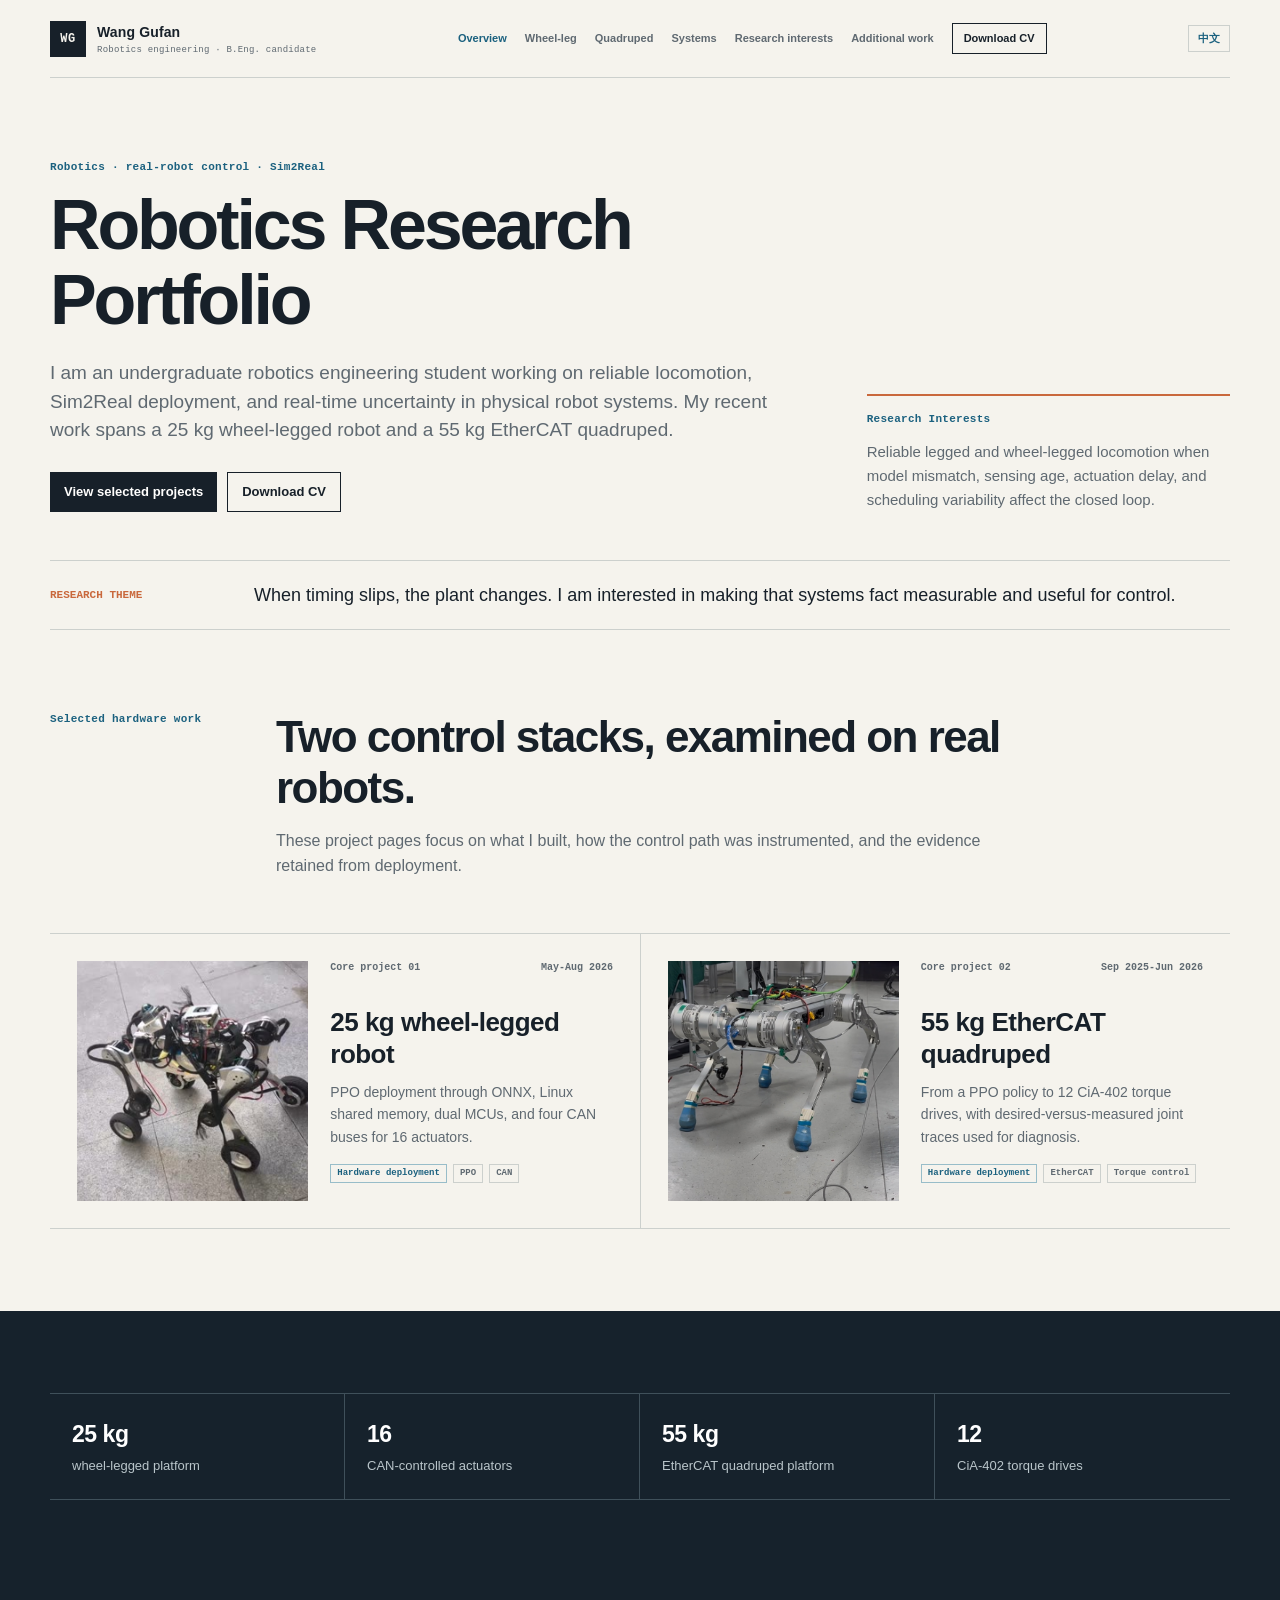
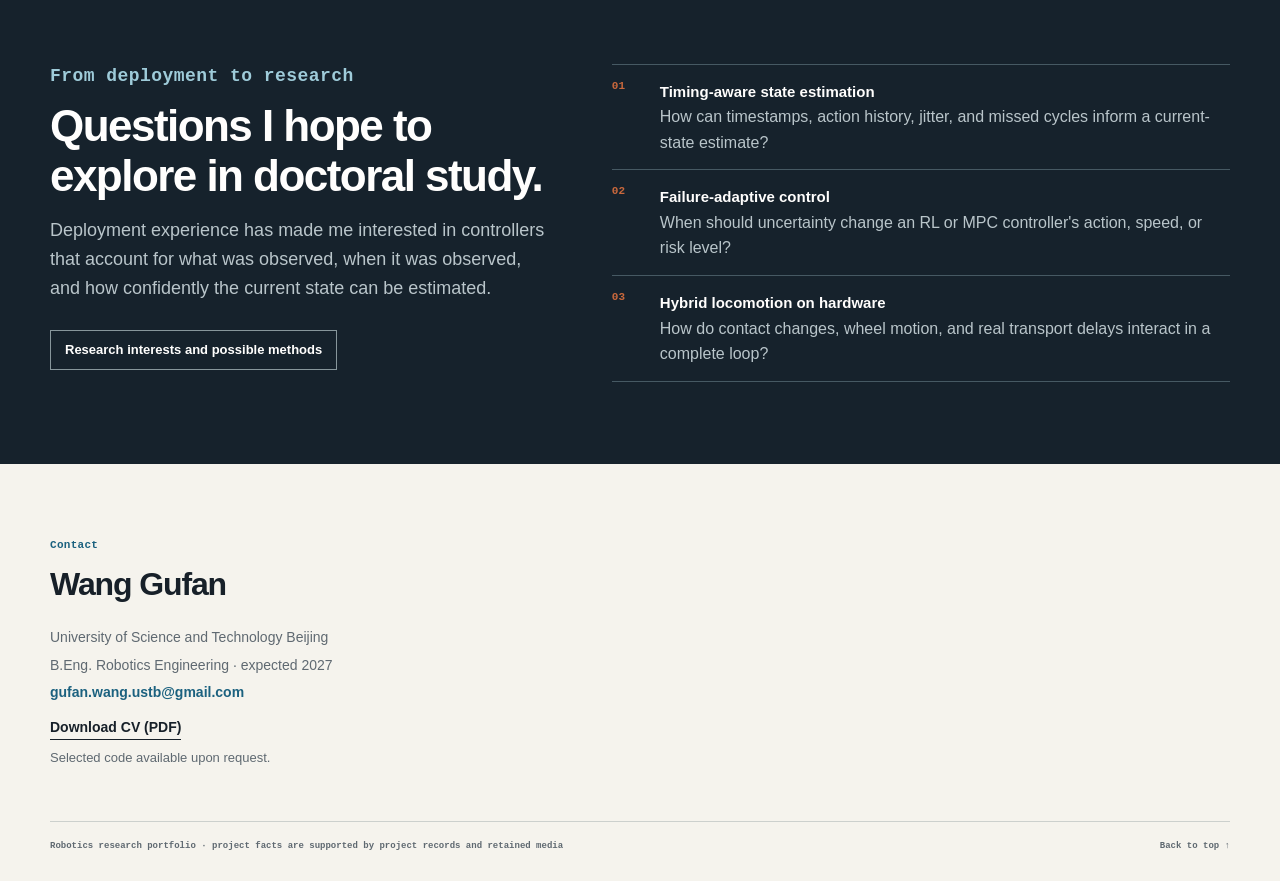
==== commit d2a03713: "Restore Chinese and English portfolio toggle" ====
--- a/index.html
+++ b/index.html
@@ -99,5 +99,6 @@
 
   <div data-site-footer></div>
   <script src="js/site.js?v=20260816-v2"></script>
+  <script src="js/i18n.js?v=20260816-v3"></script>
 </body>
 </html>
--- a/css/styles.css
+++ b/css/styles.css
@@ -35,6 +35,8 @@
 .site-nav a:hover, .site-nav a[aria-current="page"] { color: var(--blue); }
 .site-nav .nav-cv { color: var(--ink); border: 1px solid var(--ink); padding: 8px 11px; }
 .site-nav .nav-cv:hover { color: var(--white); background: var(--ink); }
+.language-toggle { flex: 0 0 auto; padding: 7px 9px; color: var(--blue); background: transparent; border: 1px solid var(--line); cursor: pointer; font: 700 11px/1 var(--sans); }
+.language-toggle:hover { color: var(--white); background: var(--blue); border-color: var(--blue); }
 .nav-toggle { display: none; width: 36px; height: 36px; padding: 8px; background: transparent; border: 1px solid var(--line); }
 .nav-toggle span:not(.sr-only) { display: block; height: 1px; margin: 4px 0; background: var(--ink); }
 
@@ -212,7 +214,8 @@
   .section-shell, .site-header { width: min(calc(100% - 30px), var(--max)); }
   .site-header { min-height: 68px; }
   .brand-copy small { display: none; }
-  .nav-toggle { display: block; margin-left: auto; }
+  .language-toggle { margin-left: auto; }
+  .nav-toggle { display: block; margin-left: 0; }
   .site-nav { display: none; position: absolute; top: 67px; left: 0; right: 0; padding: 10px 15px 15px; flex-direction: column; align-items: stretch; gap: 0; background: var(--paper); border: 1px solid var(--line); box-shadow: 0 14px 28px rgba(18, 30, 38, .12); }
   .site-nav.is-open { display: flex; }
   .site-nav a { padding: 12px 2px; font-size: 13px; }
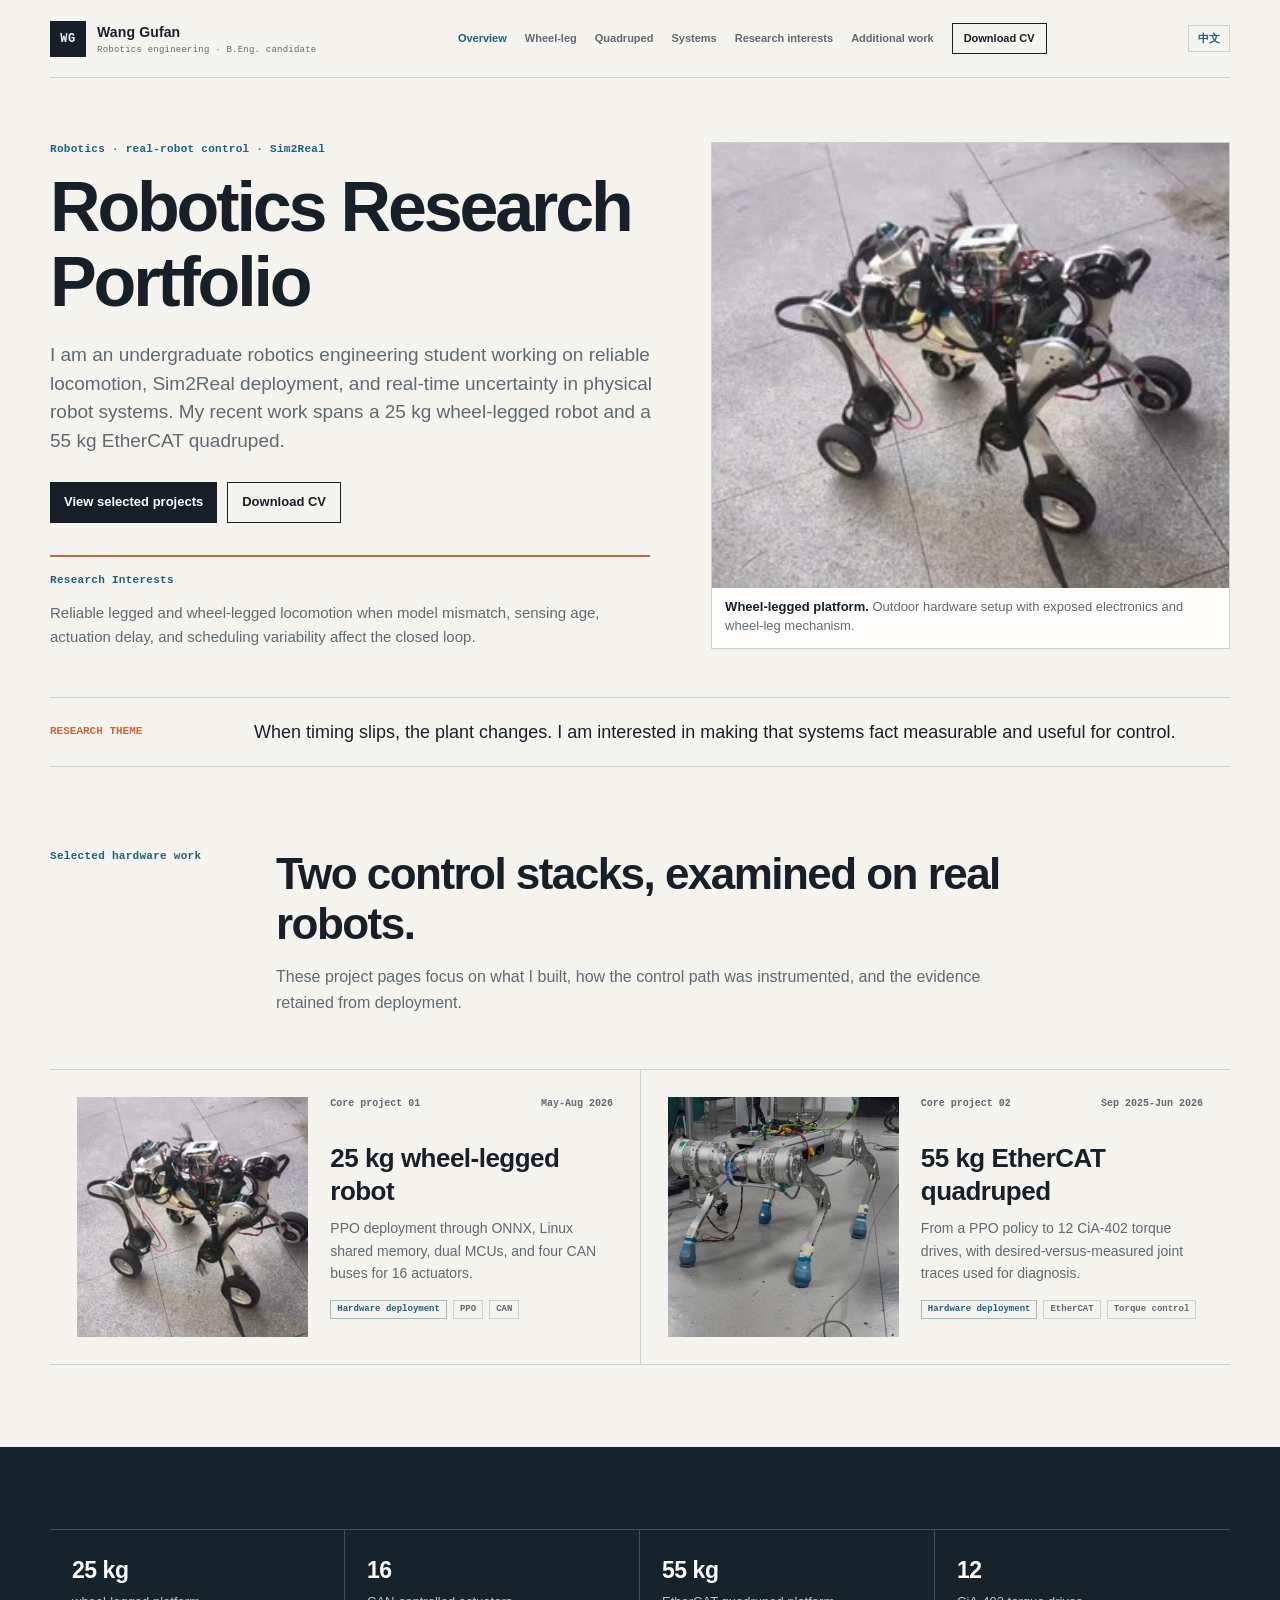
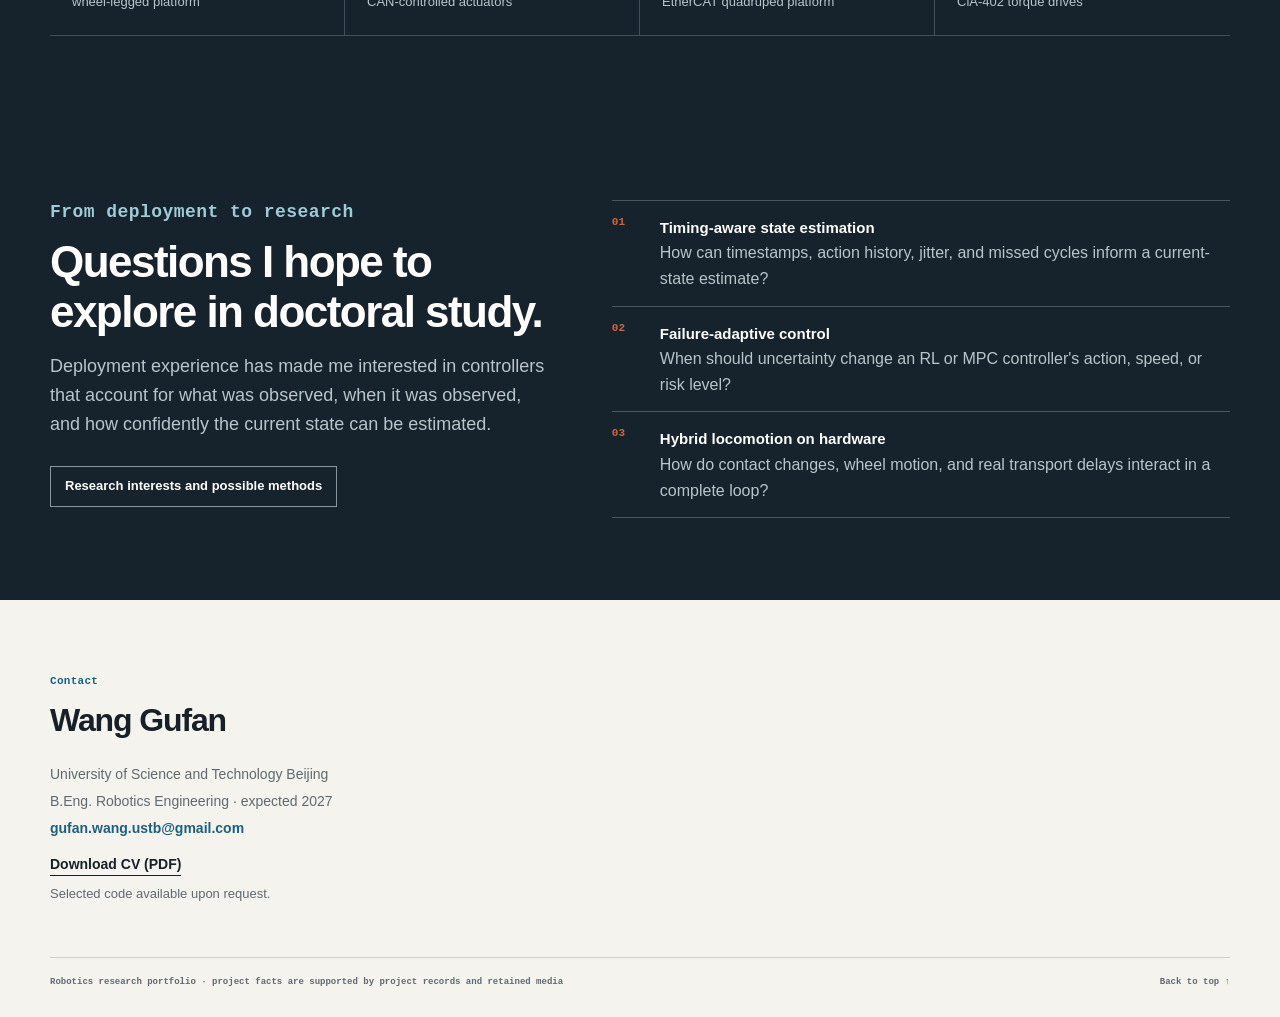
==== commit aefab4bb: "Lead each portfolio page with real-robot evidence" ====
--- a/index.html
+++ b/index.html
@@ -22,11 +22,15 @@
             <a class="button" href="#selected-work">View selected projects</a>
             <a class="button ghost" href="assets/downloads/Wang_Gufan_CV.pdf" download>Download CV</a>
           </div>
+          <aside class="research-note">
+            <p class="eyebrow">Research Interests</p>
+            <p>Reliable legged and wheel-legged locomotion when model mismatch, sensing age, actuation delay, and scheduling variability affect the closed loop.</p>
+          </aside>
         </div>
-        <aside class="research-note">
-          <p class="eyebrow">Research Interests</p>
-          <p>Reliable legged and wheel-legged locomotion when model mismatch, sensing age, actuation delay, and scheduling variability affect the closed loop.</p>
-        </aside>
+        <figure class="hero-media home-hero-media">
+          <img src="assets/images/wheel-hardware.jpg" alt="Wheel-legged robot on pavement during a hardware test">
+          <figcaption><strong>Wheel-legged platform.</strong> Outdoor hardware setup with exposed electronics and wheel-leg mechanism.</figcaption>
+        </figure>
       </div>
     </section>
 
--- a/css/styles.css
+++ b/css/styles.css
@@ -66,10 +66,16 @@
 .dark .button.ghost { color: var(--white); border-color: #87969b; }
 
 /* Overview */
-.home-hero { padding: 82px 0 48px; }
-.home-hero-grid { display: grid; grid-template-columns: minmax(0, 1.35fr) minmax(260px, .65fr); gap: 62px; align-items: end; }
+.home-hero { padding: 64px 0 48px; }
+.home-hero-grid { display: grid; grid-template-columns: minmax(0, 1.08fr) minmax(320px, .92fr); gap: 52px; align-items: stretch; }
+.home-hero h1, .page-hero h1, .research-hero h1 { word-break: keep-all; }
 .research-note { border-top: 2px solid var(--orange); padding-top: 16px; }
+.home-hero .research-note { max-width: 600px; margin-top: 32px; }
 .research-note p:last-child { margin: 0; color: var(--muted); font-size: 15px; }
+.hero-media { display: flex; flex-direction: column; min-height: 300px; margin: 0; overflow: hidden; border: 1px solid var(--line); background: var(--white); }
+.hero-media img { display: block; width: 100%; min-height: 0; flex: 1 1 auto; object-fit: cover; }
+.hero-media figcaption { flex: 0 0 auto; }
+.home-hero-media { min-height: 350px; }
 .topic-line { border-top: 1px solid var(--line); border-bottom: 1px solid var(--line); display: grid; grid-template-columns: 170px minmax(0, 1fr); gap: 34px; align-items: center; padding: 21px 0; }
 .topic-line strong { font: 700 11px/1.35 var(--mono); color: var(--orange); }
 .topic-line p { margin: 0; font-size: 18px; line-height: 1.45; }
@@ -97,8 +103,9 @@
 .interest-list strong { color: var(--white); font-size: 15px; }
 
 /* Project pages */
-.page-hero { padding: 72px 0 40px; }
-.page-hero-grid { display: grid; grid-template-columns: minmax(0, 1.25fr) minmax(275px, .75fr); gap: 60px; align-items: end; }
+.page-hero { padding: 54px 0 40px; }
+.page-hero-grid { display: grid; grid-template-columns: minmax(0, 1.06fr) minmax(245px, .75fr) minmax(245px, .7fr); gap: 32px; align-items: end; }
+.page-hero-grid .hero-media { min-height: 282px; align-self: stretch; }
 .project-summary { margin: 0; padding: 0; list-style: none; border-top: 1px solid var(--line); }
 .project-summary li { display: grid; grid-template-columns: 74px minmax(0, 1fr); gap: 13px; padding: 11px 0; border-bottom: 1px solid var(--line); font-size: 14px; }
 .project-summary span { color: var(--blue); font: 700 10px/1.5 var(--mono); }
@@ -114,12 +121,12 @@
 
 /* Paper-style system figures */
 .architecture-figure { margin: 0; border: 1px solid var(--line); background: var(--white); overflow-x: auto; }
-.architecture-figure svg { display: block; width: 100%; min-width: 780px; height: auto; }
-.architecture-figure figcaption { padding: 12px 16px; border-top: 1px solid var(--line); color: var(--muted); font-size: 13px; }
-.architecture-figure .svg-title { fill: #24313a; font: 700 15px/1 var(--sans); }
-.architecture-figure .svg-label { fill: #25343d; font: 600 11px/1 var(--sans); }
-.architecture-figure .svg-small { fill: #5e6c74; font: 500 9px/1 var(--mono); }
-.architecture-figure .svg-note { fill: #a85834; font: 600 9px/1 var(--mono); }
+.architecture-figure svg { display: block; width: 100%; min-width: 960px; height: auto; }
+.architecture-figure figcaption { padding: 13px 16px; border-top: 1px solid var(--line); color: var(--muted); font-size: 14px; }
+.architecture-figure .svg-title { fill: #24313a; font: 700 17px/1 var(--sans); }
+.architecture-figure .svg-label { fill: #25343d; font: 650 13px/1 var(--sans); }
+.architecture-figure .svg-small { fill: #5e6c74; font: 500 10.5px/1 var(--mono); }
+.architecture-figure .svg-note { fill: #a85834; font: 600 10.5px/1 var(--mono); }
 .architecture-figure .node { fill: #f7f6f1; stroke: #75828a; stroke-width: 1.2; }
 .architecture-figure .node.blue { fill: #e7f1f3; stroke: #47809a; }
 .architecture-figure .node.orange { fill: #f9ebe4; stroke: #b76139; }
@@ -129,7 +136,7 @@
 .architecture-figure .edge.feedback { stroke: #b8613a; marker-end: url(#orangeArrow); }
 .architecture-figure .edge.dashed { stroke: #ae6b4a; stroke-dasharray: 5 4; marker-end: url(#orangeArrow); }
 .architecture-figure .edge.thin { stroke-width: 1.1; }
-.architecture-figure .signal { fill: #2c5668; font: 600 8px/1 var(--mono); }
+.architecture-figure .signal { fill: #2c5668; font: 600 9.5px/1 var(--mono); }
 .architecture-figure .signal.orange { fill: #a85533; }
 .architecture-figure .separator { stroke: #ccd1d0; stroke-width: 1; }
 
@@ -160,9 +167,14 @@
 .system-project .media-grid img { min-height: 240px; }
 
 /* Research interests */
-.research-hero { padding: 76px 0 54px; background: var(--dark); color: var(--white); }
-.research-hero h1 { max-width: 900px; }
-.research-hero .lede { max-width: 800px; }
+.research-hero { padding: 56px 0; background: var(--dark); color: var(--white); }
+.research-hero-grid { display: grid; grid-template-columns: minmax(0, 1.08fr) minmax(300px, .92fr); gap: 52px; align-items: stretch; }
+.research-hero h1 { max-width: 720px; }
+.research-hero .lede { max-width: 720px; }
+.hero-media-dark { border-color: #52636d; background: #1a2a33; }
+.hero-media-dark figcaption { color: var(--dark-muted); border-top: 1px solid #40525c; }
+.hero-media-dark figcaption strong { color: var(--white); }
+.research-architecture { background: var(--paper); }
 .proposal-status { display: inline-flex; align-items: center; gap: 8px; margin-bottom: 23px; color: #bcdce6; font: 600 10px/1.4 var(--mono); }
 .proposal-status::before { content: ""; width: 7px; height: 7px; border-radius: 50%; background: var(--orange); }
 .research-problem { display: grid; grid-template-columns: .7fr 1.3fr; gap: 55px; }
@@ -206,6 +218,8 @@
 @media (max-width: 1000px) {
   .site-nav { gap: 12px; }
   .site-nav a { font-size: 10px; }
+  .page-hero-grid { grid-template-columns: minmax(0, 1.15fr) minmax(260px, .85fr); }
+  .page-hero-grid .project-summary { display: grid; grid-template-columns: repeat(2, minmax(0, 1fr)); column-gap: 22px; grid-column: 1 / -1; }
   .project-card { grid-template-columns: 1fr; }
   .project-card img { min-height: 195px; max-height: 260px; }
 }
@@ -220,9 +234,11 @@
   .site-nav.is-open { display: flex; }
   .site-nav a { padding: 12px 2px; font-size: 13px; }
   .site-nav .nav-cv { margin-top: 8px; padding: 10px 11px; text-align: center; }
-  .home-hero, .page-hero, .research-hero { padding-top: 50px; }
+  .home-hero, .page-hero, .research-hero { padding-top: 40px; }
   .section { padding: 58px 0; }
-  .home-hero-grid, .page-hero-grid, .section-heading, .role-grid, .interest-grid, .learning-band, .research-problem { grid-template-columns: 1fr; gap: 27px; }
+  .home-hero-grid, .page-hero-grid, .research-hero-grid, .section-heading, .role-grid, .interest-grid, .learning-band, .research-problem { grid-template-columns: 1fr; gap: 27px; }
+  .home-hero-media, .page-hero-grid .hero-media, .hero-media { min-height: 260px; }
+  .page-hero-grid .project-summary { display: block; grid-column: auto; }
   .section-heading { margin-bottom: 27px; }
   .topic-line { grid-template-columns: 1fr; gap: 5px; }
   .selected-work, .media-grid, .media-grid.equal, .system-project, .additional-projects { grid-template-columns: 1fr; }
@@ -251,5 +267,5 @@
   .fact-strip div:last-child { border-bottom: 0; }
   .failure-list li { min-height: auto; border-right: 0; border-bottom: 1px solid var(--line); }
   .failure-list li:last-child { border-bottom: 0; }
-  .architecture-figure svg { min-width: 720px; }
-}
+  .architecture-figure svg { min-width: 940px; }
+}
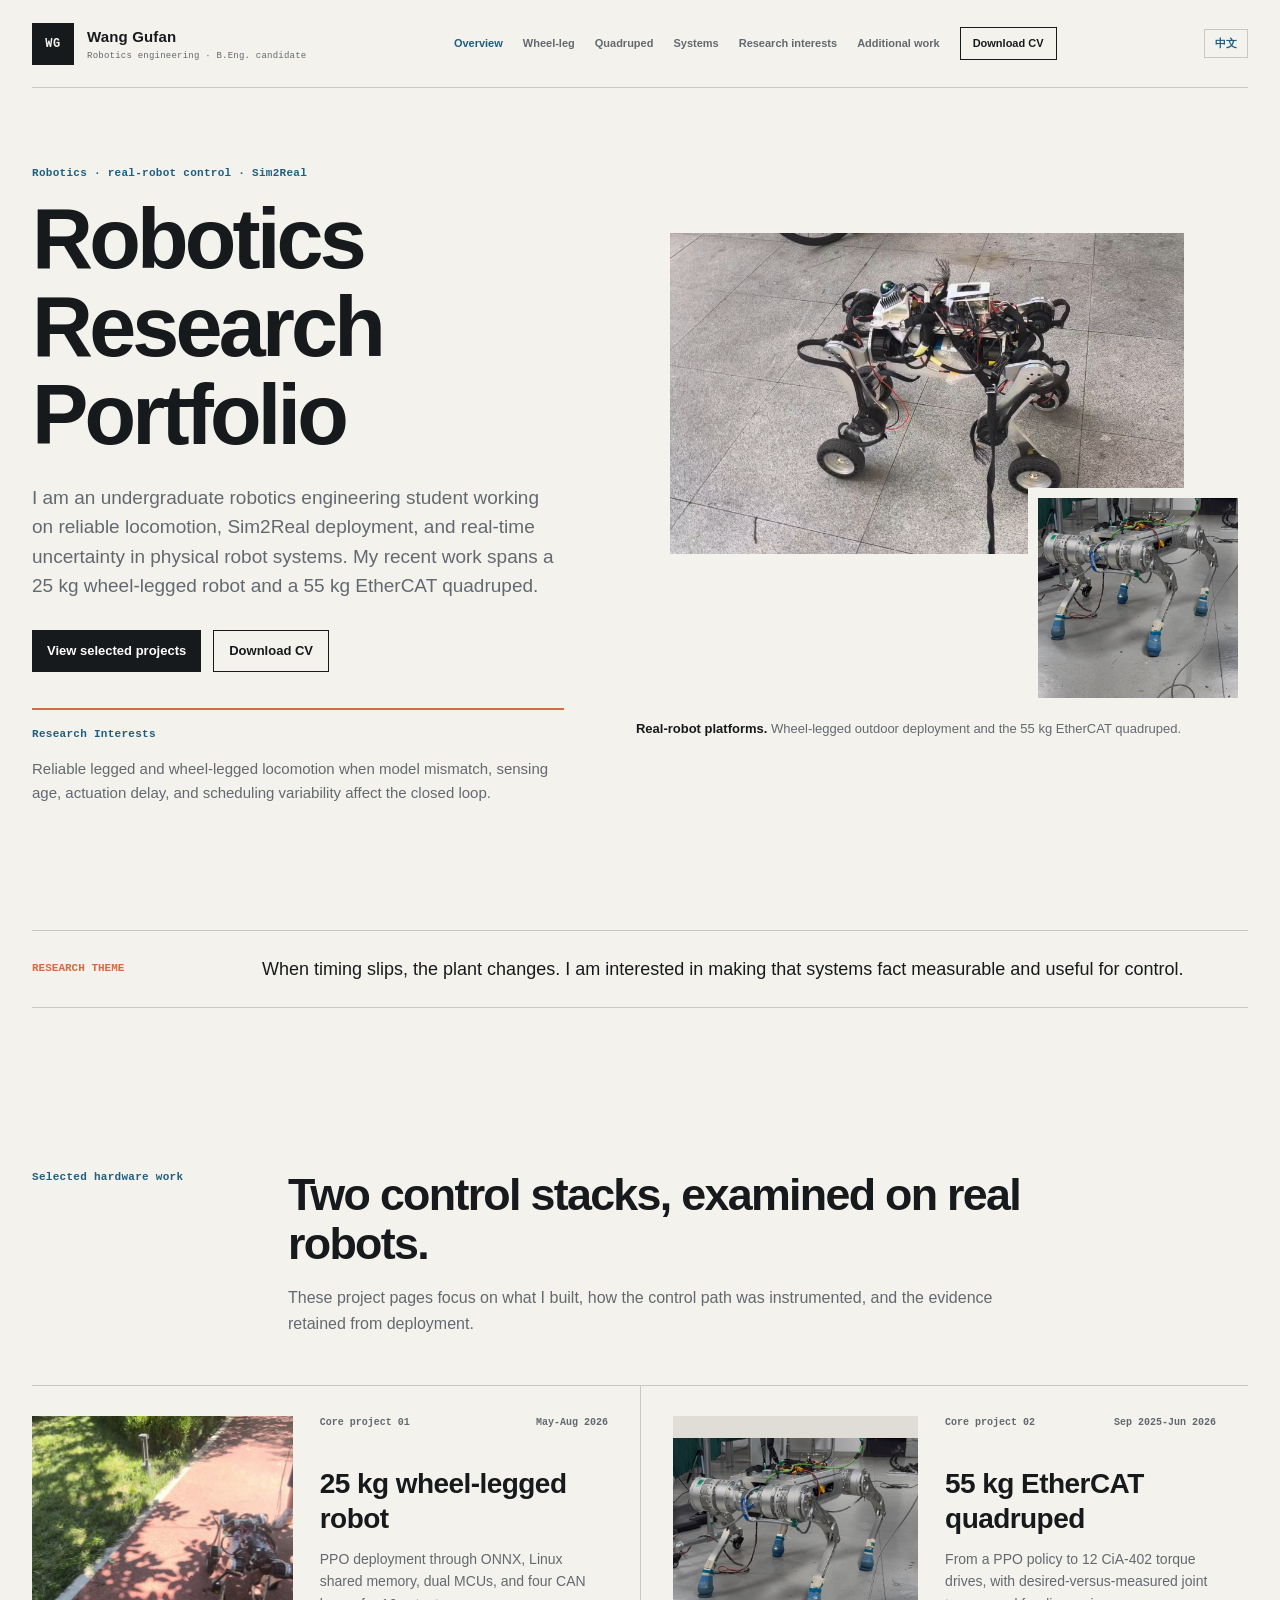
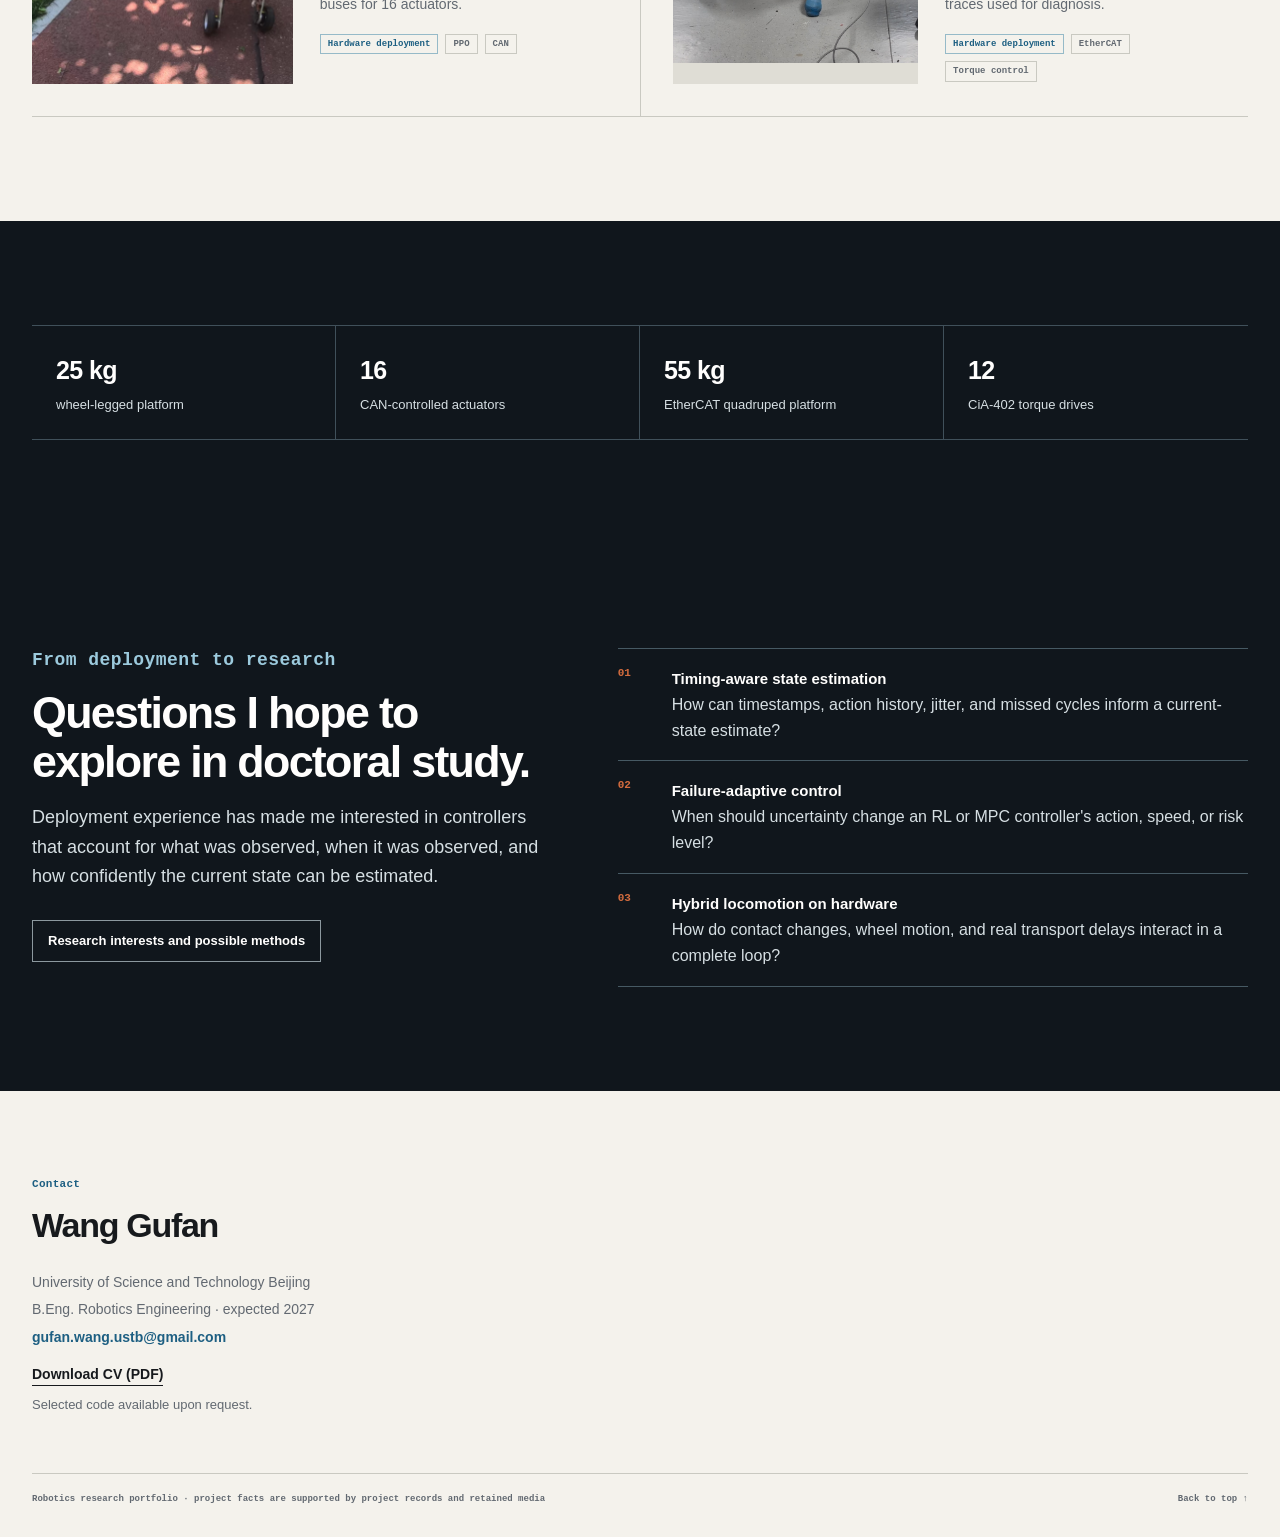
==== commit 10f80be5: "Restore Solar-style portfolio presentation" ====
--- a/index.html
+++ b/index.html
@@ -27,9 +27,12 @@
             <p>Reliable legged and wheel-legged locomotion when model mismatch, sensing age, actuation delay, and scheduling variability affect the closed loop.</p>
           </aside>
         </div>
-        <figure class="hero-media home-hero-media">
-          <img src="assets/images/wheel-hardware.jpg" alt="Wheel-legged robot on pavement during a hardware test">
-          <figcaption><strong>Wheel-legged platform.</strong> Outdoor hardware setup with exposed electronics and wheel-leg mechanism.</figcaption>
+        <figure class="home-hero-visual">
+          <div class="hero-collage">
+            <img class="hero-primary" src="assets/images/wheel-hero-hd.jpg" alt="Wheel-legged robot on pavement during a hardware test">
+            <img class="hero-secondary" src="assets/images/quadruped-hardware-hd.jpg" alt="55 kg quadruped standing in a laboratory">
+          </div>
+          <figcaption><strong>Real-robot platforms.</strong> Wheel-legged outdoor deployment and the 55 kg EtherCAT quadruped.</figcaption>
         </figure>
       </div>
     </section>
@@ -52,7 +55,7 @@
         </div>
         <div class="selected-work">
           <a class="project-card" href="wheel-legged.html">
-            <img src="assets/images/wheel-hardware.jpg" alt="25 kg wheel-legged robot during an outdoor hardware test">
+            <img src="assets/images/wheel-red-track-hd.jpg" alt="25 kg wheel-legged robot during an outdoor hardware test">
             <div>
               <div class="project-meta"><span>Core project 01</span><span>May-Aug 2026</span></div>
               <h3>25 kg wheel-legged robot</h3>
@@ -61,7 +64,7 @@
             </div>
           </a>
           <a class="project-card" href="quadruped.html">
-            <img src="assets/images/quadruped-hardware.jpg" alt="55 kg quadruped robot in a laboratory test setup">
+            <img src="assets/images/quadruped-hardware-hd.jpg" alt="55 kg quadruped robot in a laboratory test setup">
             <div>
               <div class="project-meta"><span>Core project 02</span><span>Sep 2025-Jun 2026</span></div>
               <h3>55 kg EtherCAT quadruped</h3>
--- a/css/styles.css
+++ b/css/styles.css
@@ -1,271 +1,360 @@
 :root {
-  --paper: #f5f3ed;
-  --paper-deep: #ebe8df;
-  --ink: #172029;
-  --muted: #5f6971;
-  --line: #ccd0cd;
-  --dark: #16222c;
-  --dark-muted: #b9c5ca;
-  --blue: #1b617f;
-  --orange: #c9683c;
+  --paper: #f4f2ec;
+  --paper-2: #ebe8df;
+  --paper-3: #dfddd5;
+  --ink: #171a1d;
+  --muted: #626971;
+  --line: #c9c9c1;
+  --dark: #10161c;
+  --dark-2: #17222b;
+  --dark-text: #d6dfe3;
+  --blue: #1d5f82;
+  --blue-light: #86bdd2;
+  --orange: #d46c3e;
   --white: #fffefd;
-  --max: 1180px;
+  --max: 1240px;
   --sans: "Segoe UI", Inter, Arial, Helvetica, sans-serif;
   --mono: "SFMono-Regular", Consolas, "Liberation Mono", monospace;
 }
 
 * { box-sizing: border-box; }
-html { scroll-behavior: smooth; }
-body { margin: 0; background: var(--paper); color: var(--ink); font-family: var(--sans); font-size: 16px; line-height: 1.6; -webkit-font-smoothing: antialiased; }
-img, video { display: block; max-width: 100%; }
+html { scroll-behavior: auto; }
+body { margin: 0; overflow-x: hidden; background: var(--paper); color: var(--ink); font-family: var(--sans); font-size: 16px; line-height: 1.62; -webkit-font-smoothing: antialiased; }
+img, video, svg { display: block; max-width: 100%; }
 a { color: inherit; }
 button, input { font: inherit; }
+figure { margin: 0; }
 .sr-only { position: absolute; width: 1px; height: 1px; overflow: hidden; clip: rect(0, 0, 0, 0); white-space: nowrap; }
-.section-shell { width: min(calc(100% - 48px), var(--max)); margin-inline: auto; }
-
-/* Shared site frame */
-.site-header { width: min(calc(100% - 48px), var(--max)); min-height: 78px; margin: 0 auto; display: flex; align-items: center; justify-content: space-between; gap: 26px; border-bottom: 1px solid var(--line); position: relative; z-index: 10; }
-.brand { display: inline-flex; align-items: center; gap: 11px; text-decoration: none; flex: 0 0 auto; }
-.brand-mark { width: 36px; height: 36px; display: grid; place-items: center; background: var(--ink); color: var(--paper); font: 700 12px/1 var(--mono); letter-spacing: .04em; }
-.brand-copy { display: grid; gap: 1px; }
-.brand-copy strong { font-size: 14px; letter-spacing: .01em; }
-.brand-copy small { color: var(--muted); font: 500 9px/1.2 var(--mono); letter-spacing: .025em; }
-.site-nav { display: flex; align-items: center; gap: 18px; }
+.section-shell { width: min(calc(100% - 64px), var(--max)); margin-inline: auto; }
+
+/* Solar reference: quiet frame, generous top rhythm, restrained navigation. */
+.site-header { width: min(calc(100% - 64px), var(--max)); min-height: 88px; margin: 0 auto; display: flex; align-items: center; justify-content: space-between; gap: 28px; border-bottom: 1px solid var(--line); position: relative; z-index: 20; }
+.brand { display: inline-flex; align-items: center; gap: 13px; text-decoration: none; flex: 0 0 auto; }
+.brand-mark { width: 42px; height: 42px; display: grid; place-items: center; background: var(--ink); color: var(--paper); font: 700 12px/1 var(--mono); letter-spacing: .05em; }
+.brand-copy { display: grid; gap: 2px; }
+.brand-copy strong { font-size: 15px; letter-spacing: .01em; }
+.brand-copy small { color: var(--muted); font: 500 9px/1.3 var(--mono); letter-spacing: .025em; }
+.site-nav { display: flex; align-items: center; gap: 20px; }
 .site-nav a { color: var(--muted); text-decoration: none; font: 600 11px/1.2 var(--sans); }
 .site-nav a:hover, .site-nav a[aria-current="page"] { color: var(--blue); }
-.site-nav .nav-cv { color: var(--ink); border: 1px solid var(--ink); padding: 8px 11px; }
+.site-nav .nav-cv { padding: 9px 12px; color: var(--ink); border: 1px solid var(--ink); }
 .site-nav .nav-cv:hover { color: var(--white); background: var(--ink); }
-.language-toggle { flex: 0 0 auto; padding: 7px 9px; color: var(--blue); background: transparent; border: 1px solid var(--line); cursor: pointer; font: 700 11px/1 var(--sans); }
+.language-toggle { flex: 0 0 auto; padding: 8px 10px; color: var(--blue); background: transparent; border: 1px solid var(--line); cursor: pointer; font: 700 11px/1 var(--sans); }
 .language-toggle:hover { color: var(--white); background: var(--blue); border-color: var(--blue); }
-.nav-toggle { display: none; width: 36px; height: 36px; padding: 8px; background: transparent; border: 1px solid var(--line); }
-.nav-toggle span:not(.sr-only) { display: block; height: 1px; margin: 4px 0; background: var(--ink); }
-
-main { overflow: hidden; }
-.section { padding: 82px 0; }
-.section.tight { padding: 56px 0; }
-.section.soft { background: var(--paper-deep); }
+.nav-toggle { display: none; width: 38px; height: 38px; padding: 8px; background: transparent; border: 1px solid var(--line); }
+.nav-toggle span:not(.sr-only) { display: block; height: 1px; margin: 5px 0; background: var(--ink); }
+
+main { overflow: visible; }
+.section { padding: 104px 0; }
+.section.tight, .tight { padding-top: 58px; padding-bottom: 58px; }
+.section.soft { background: var(--paper-2); }
 .section.dark { background: var(--dark); color: var(--white); }
-.eyebrow, .page-kicker, .figure-kicker { margin: 0 0 13px; color: var(--blue); font: 700 11px/1.35 var(--mono); letter-spacing: .025em; }
-.dark .eyebrow, .dark .figure-kicker { color: #9ecbd9; }
+.eyebrow, .page-kicker, .figure-kicker { margin: 0 0 15px; color: var(--blue); font: 700 11px/1.4 var(--mono); letter-spacing: .025em; }
+.dark .eyebrow, .research-hero .eyebrow { color: #9ccadd; }
 h1, h2, h3, p { margin-top: 0; }
-h1 { max-width: 850px; margin-bottom: 20px; font-size: clamp(42px, 5.9vw, 70px); line-height: 1.08; letter-spacing: -.045em; font-weight: 650; }
-h2 { margin-bottom: 15px; font-size: clamp(29px, 3.6vw, 44px); line-height: 1.14; letter-spacing: -.035em; font-weight: 650; }
-h3 { margin-bottom: 8px; font-size: 20px; line-height: 1.25; letter-spacing: -.02em; }
-.lede { max-width: 720px; margin: 0; color: var(--muted); font-size: 19px; line-height: 1.5; }
-.dark .lede { color: var(--dark-muted); }
-.section-heading { display: grid; grid-template-columns: 190px minmax(0, 1fr); gap: 36px; align-items: start; margin-bottom: 38px; }
-.section-heading h2 { max-width: 750px; }
-.section-heading p:last-child { max-width: 730px; color: var(--muted); }
-.dark .section-heading p:last-child { color: var(--dark-muted); }
+h1 { max-width: 860px; margin-bottom: 23px; font-size: clamp(48px, 5.5vw, 74px); line-height: 1.04; letter-spacing: -.045em; font-weight: 650; }
+h2 { margin-bottom: 17px; font-size: clamp(32px, 3.5vw, 51px); line-height: 1.1; letter-spacing: -.038em; font-weight: 650; }
+h3 { margin-bottom: 9px; font-size: 21px; line-height: 1.24; letter-spacing: -.02em; }
+.lede { max-width: 730px; margin: 0; color: var(--muted); font-size: 19px; line-height: 1.55; }
+.dark .lede, .research-hero .lede { color: var(--dark-text); }
+.section-heading { display: grid; grid-template-columns: 210px minmax(0, 1fr); gap: 46px; align-items: start; margin-bottom: 48px; }
+.section-heading h2 { max-width: 810px; }
+.section-heading p:last-child { max-width: 760px; margin-bottom: 0; color: var(--muted); }
+.dark .section-heading p:last-child { color: var(--dark-text); }
 .small { font-size: 13px; }
 
-.button-row { display: flex; flex-wrap: wrap; gap: 10px; margin-top: 27px; }
-.button { display: inline-flex; align-items: center; min-height: 40px; padding: 9px 14px; background: var(--ink); color: var(--white); text-decoration: none; font-size: 13px; font-weight: 650; }
+.button-row { display: flex; flex-wrap: wrap; gap: 12px; margin-top: 29px; }
+.button { display: inline-flex; align-items: center; min-height: 42px; padding: 9px 15px; background: var(--ink); color: var(--white); text-decoration: none; font-size: 13px; font-weight: 650; }
 .button:hover { background: var(--blue); }
 .button.ghost { background: transparent; color: var(--ink); border: 1px solid var(--ink); }
-.dark .button.ghost { color: var(--white); border-color: #87969b; }
-
-/* Overview */
-.home-hero { padding: 64px 0 48px; }
-.home-hero-grid { display: grid; grid-template-columns: minmax(0, 1.08fr) minmax(320px, .92fr); gap: 52px; align-items: stretch; }
-.home-hero h1, .page-hero h1, .research-hero h1 { word-break: keep-all; }
-.research-note { border-top: 2px solid var(--orange); padding-top: 16px; }
-.home-hero .research-note { max-width: 600px; margin-top: 32px; }
+.dark .button.ghost { color: var(--white); border-color: #8c989e; }
+
+/* Overview: editorial two-column opening with a real-robot collage. */
+.home-hero { padding: 78px 0 66px; }
+.home-hero-grid { display: grid; grid-template-columns: minmax(0, .93fr) minmax(470px, 1.07fr); gap: 72px; align-items: center; }
+.home-hero h1 { font-size: clamp(56px, 6.6vw, 88px); }
+.research-note { border-top: 2px solid var(--orange); padding-top: 17px; }
+.home-hero .research-note { max-width: 620px; margin-top: 36px; }
 .research-note p:last-child { margin: 0; color: var(--muted); font-size: 15px; }
-.hero-media { display: flex; flex-direction: column; min-height: 300px; margin: 0; overflow: hidden; border: 1px solid var(--line); background: var(--white); }
-.hero-media img { display: block; width: 100%; min-height: 0; flex: 1 1 auto; object-fit: cover; }
-.hero-media figcaption { flex: 0 0 auto; }
-.home-hero-media { min-height: 350px; }
-.topic-line { border-top: 1px solid var(--line); border-bottom: 1px solid var(--line); display: grid; grid-template-columns: 170px minmax(0, 1fr); gap: 34px; align-items: center; padding: 21px 0; }
-.topic-line strong { font: 700 11px/1.35 var(--mono); color: var(--orange); }
+.home-hero-visual { min-width: 0; }
+.hero-collage { min-height: 475px; position: relative; padding: 0 0 58px 34px; }
+.hero-primary { width: 89%; aspect-ratio: 16 / 10; object-fit: cover; object-position: center; background: var(--dark); }
+.hero-secondary { width: 36%; aspect-ratio: 1 / 1; position: absolute; right: 0; bottom: 0; object-fit: cover; object-position: center; border: 10px solid var(--paper); background: var(--paper-3); }
+.home-hero-visual figcaption, .project-hero-media figcaption, .systems-primary-figure figcaption, .systems-field-inset figcaption, .additional-hero-figure figcaption { padding: 12px 0 0; color: var(--muted); font-size: 13px; line-height: 1.45; }
+figcaption strong { color: var(--ink); }
+.topic-line { display: grid; grid-template-columns: 190px minmax(0, 1fr); gap: 40px; align-items: center; padding: 25px 0; border-top: 1px solid var(--line); border-bottom: 1px solid var(--line); }
+.topic-line strong { color: var(--orange); font: 700 11px/1.35 var(--mono); }
 .topic-line p { margin: 0; font-size: 18px; line-height: 1.45; }
 .selected-work { display: grid; grid-template-columns: 1fr 1fr; border-top: 1px solid var(--line); border-bottom: 1px solid var(--line); }
-.project-card { display: grid; grid-template-columns: minmax(180px, .9fr) minmax(0, 1.1fr); gap: 22px; padding: 27px; text-decoration: none; min-height: 294px; }
-.project-card + .project-card { border-left: 1px solid var(--line); }
-.project-card:hover { background: #f0eee8; }
-.project-card img { width: 100%; height: 100%; min-height: 220px; object-fit: cover; }
+.project-card { display: grid; grid-template-columns: minmax(220px, .95fr) minmax(0, 1.05fr); gap: 27px; min-height: 330px; padding: 30px 32px 32px 0; text-decoration: none; }
+.project-card + .project-card { padding-left: 32px; border-left: 1px solid var(--line); }
+.project-card:hover { background: rgba(255,255,255,.25); }
+.project-card img { width: 100%; min-height: 250px; height: 100%; object-fit: cover; }
+.project-card:nth-child(2) img { object-fit: contain; background: var(--paper-3); }
 .project-meta { display: flex; justify-content: space-between; gap: 12px; color: var(--muted); font: 600 10px/1.4 var(--mono); }
-.project-card h3 { margin: 31px 0 10px; font-size: 26px; }
+.project-card h3 { margin: 37px 0 11px; font-size: 28px; }
 .project-card p { margin: 0; color: var(--muted); font-size: 14px; }
-.tag-row { display: flex; flex-wrap: wrap; gap: 6px; margin-top: 16px; }
-.tag { border: 1px solid var(--line); padding: 3px 6px; color: var(--muted); font: 600 9px/1.2 var(--mono); }
-.tag.hardware { color: var(--blue); border-color: #98bdc9; }
-.fact-strip { display: grid; grid-template-columns: repeat(4, 1fr); border-top: 1px solid #3f505a; border-bottom: 1px solid #3f505a; }
-.fact-strip div { padding: 22px; border-right: 1px solid #3f505a; }
+.tag-row { display: flex; flex-wrap: wrap; gap: 7px; margin-top: 18px; }
+.tag { padding: 4px 7px; color: var(--muted); border: 1px solid var(--line); font: 600 9px/1.2 var(--mono); }
+.tag.hardware { color: var(--blue); border-color: #96bac8; }
+.fact-strip { display: grid; grid-template-columns: repeat(4, 1fr); border-top: 1px solid #40505a; border-bottom: 1px solid #40505a; }
+.fact-strip div { padding: 24px; border-right: 1px solid #40505a; }
 .fact-strip div:last-child { border-right: 0; }
-.fact-strip strong { display: block; color: #fff; font-size: 23px; letter-spacing: -.02em; }
-.fact-strip span { display: block; margin-top: 3px; color: var(--dark-muted); font-size: 13px; }
-.interest-grid { display: grid; grid-template-columns: .9fr 1.1fr; gap: 56px; }
-.interest-grid p { max-width: 680px; color: var(--dark-muted); font-size: 18px; }
+.fact-strip strong { display: block; color: var(--white); font-size: 25px; letter-spacing: -.025em; }
+.fact-strip span { display: block; margin-top: 3px; color: var(--dark-text); font-size: 13px; }
+.interest-grid { display: grid; grid-template-columns: .9fr 1.1fr; gap: 70px; }
+.interest-grid p { max-width: 700px; color: var(--dark-text); font-size: 18px; }
 .interest-list { margin: 0; padding: 0; list-style: none; border-top: 1px solid #465963; }
-.interest-list li { display: grid; grid-template-columns: 34px 1fr; gap: 14px; padding: 14px 0; border-bottom: 1px solid #465963; color: var(--dark-muted); }
+.interest-list li { display: grid; grid-template-columns: 38px 1fr; gap: 16px; padding: 17px 0; border-bottom: 1px solid #465963; color: var(--dark-text); }
 .interest-list span { color: var(--orange); font: 700 11px/1.4 var(--mono); }
 .interest-list strong { color: var(--white); font-size: 15px; }
 
-/* Project pages */
-.page-hero { padding: 54px 0 40px; }
-.page-hero-grid { display: grid; grid-template-columns: minmax(0, 1.06fr) minmax(245px, .75fr) minmax(245px, .7fr); gap: 32px; align-items: end; }
-.page-hero-grid .hero-media { min-height: 282px; align-self: stretch; }
-.project-summary { margin: 0; padding: 0; list-style: none; border-top: 1px solid var(--line); }
-.project-summary li { display: grid; grid-template-columns: 74px minmax(0, 1fr); gap: 13px; padding: 11px 0; border-bottom: 1px solid var(--line); font-size: 14px; }
-.project-summary span { color: var(--blue); font: 700 10px/1.5 var(--mono); }
-.role-grid { display: grid; grid-template-columns: .86fr 1.14fr; gap: 48px; align-items: start; }
+/* Core projects: aligned two-column hero, then a full-width factual strip. */
+.project-hero { padding: 68px 0 50px; }
+.project-hero-grid { display: grid; grid-template-columns: minmax(0, .9fr) minmax(500px, 1.1fr); grid-template-areas: "copy media" "facts facts"; gap: 42px 70px; align-items: center; }
+.project-hero-copy { grid-area: copy; min-width: 0; align-self: center; }
+.project-hero-copy h1 { max-width: 590px; }
+.project-hero-copy .lede { max-width: 590px; }
+.project-hero-media { grid-area: media; min-width: 0; }
+.project-hero-media img { width: 100%; height: auto; object-fit: contain; background: var(--paper-3); }
+.wheel-project-hero .project-hero-media img { aspect-ratio: 16 / 9; object-fit: cover; }
+.quadruped-hero-media img { max-height: 430px; }
+.project-summary { margin: 0; padding: 0; list-style: none; }
+.project-facts { grid-area: facts; display: grid; grid-template-columns: repeat(4, 1fr); border-top: 1px solid var(--line); border-bottom: 1px solid var(--line); }
+.project-facts li, .systems-facts li, .additional-facts li { min-height: 92px; padding: 18px 20px; border-right: 1px solid var(--line); }
+.project-facts li:last-child, .systems-facts li:last-child, .additional-facts li:last-child { border-right: 0; }
+.project-summary span { display: block; margin-bottom: 6px; color: var(--blue); font: 700 10px/1.4 var(--mono); }
+.project-summary li div { font-size: 14px; line-height: 1.45; }
+.architecture-section { padding-top: 76px; }
+.role-section { border-top: 1px solid var(--line); }
+.role-grid { display: grid; grid-template-columns: .82fr 1.18fr; gap: 62px; align-items: start; }
 .role-list { margin: 0; padding: 0; list-style: none; border-top: 1px solid var(--line); }
-.role-list li { padding: 14px 0; border-bottom: 1px solid var(--line); color: var(--muted); }
-.role-list strong { display: inline-block; min-width: 140px; color: var(--ink); font-size: 14px; }
+.role-list li { padding: 16px 0; border-bottom: 1px solid var(--line); color: var(--muted); }
+.role-list strong { display: inline-block; min-width: 170px; margin-right: 14px; vertical-align: top; color: var(--ink); font-size: 14px; }
 .dark .role-list { border-color: #40525c; }
-.dark .role-list li { border-color: #40525c; color: var(--dark-muted); }
+.dark .role-list li { border-color: #40525c; color: var(--dark-text); }
 .dark .role-list strong { color: var(--white); }
-.scope-note { margin: 20px 0 0; padding-left: 14px; border-left: 2px solid var(--orange); color: var(--muted); font-size: 13px; }
-.dark .scope-note { color: var(--dark-muted); }
-
-/* Paper-style system figures */
-.architecture-figure { margin: 0; border: 1px solid var(--line); background: var(--white); overflow-x: auto; }
-.architecture-figure svg { display: block; width: 100%; min-width: 960px; height: auto; }
-.architecture-figure figcaption { padding: 13px 16px; border-top: 1px solid var(--line); color: var(--muted); font-size: 14px; }
-.architecture-figure .svg-title { fill: #24313a; font: 700 17px/1 var(--sans); }
-.architecture-figure .svg-label { fill: #25343d; font: 650 13px/1 var(--sans); }
-.architecture-figure .svg-small { fill: #5e6c74; font: 500 10.5px/1 var(--mono); }
-.architecture-figure .svg-note { fill: #a85834; font: 600 10.5px/1 var(--mono); }
+.scope-note { margin: 22px 0 0; padding-left: 15px; border-left: 2px solid var(--orange); color: var(--muted); font-size: 13px; }
+.dark .scope-note { color: var(--dark-text); }
+
+/* Paper-style SVG figures: vector, readable at normal desktop scale, scrollable on mobile. */
+.architecture-figure { margin: 0; overflow-x: auto; background: var(--white); border-top: 1px solid var(--line); border-bottom: 1px solid var(--line); scrollbar-color: var(--blue) var(--paper-2); }
+.architecture-figure svg { width: 100%; min-width: 1020px; height: auto; }
+.architecture-figure figcaption { padding: 15px 18px 17px; border-top: 1px solid var(--line); color: var(--muted); font-size: 13px; line-height: 1.5; }
+.architecture-figure .svg-title { fill: #24313a; font: 700 19px/1 var(--sans); }
+.architecture-figure .svg-label { fill: #25343d; font: 650 14.2px/1 var(--sans); }
+.architecture-figure .svg-small { fill: #56656e; font: 500 12px/1 var(--mono); }
+.architecture-figure .svg-note { fill: #a85834; font: 650 12px/1 var(--mono); }
 .architecture-figure .node { fill: #f7f6f1; stroke: #75828a; stroke-width: 1.2; }
-.architecture-figure .node.blue { fill: #e7f1f3; stroke: #47809a; }
-.architecture-figure .node.orange { fill: #f9ebe4; stroke: #b76139; }
-.architecture-figure .node.dark { fill: #e7ecee; stroke: #51636d; }
-.architecture-figure .lane { fill: #f7f7f4; stroke: #cad0cf; stroke-width: 1; }
-.architecture-figure .edge { fill: none; stroke: #294c5d; stroke-width: 1.6; marker-end: url(#arrow); }
-.architecture-figure .edge.feedback { stroke: #b8613a; marker-end: url(#orangeArrow); }
-.architecture-figure .edge.dashed { stroke: #ae6b4a; stroke-dasharray: 5 4; marker-end: url(#orangeArrow); }
-.architecture-figure .edge.thin { stroke-width: 1.1; }
-.architecture-figure .signal { fill: #2c5668; font: 600 9.5px/1 var(--mono); }
+.architecture-figure .node.blue { fill: #e6f0f3; stroke: #47809a; }
+.architecture-figure .node.orange { fill: #f9e9e1; stroke: #b76139; }
+.architecture-figure .node.dark { fill: #e5ebed; stroke: #51636d; }
+.architecture-figure .lane { fill: #f7f7f4; stroke: #c7cecd; stroke-width: 1; }
+.architecture-figure .edge { fill: none; stroke: #294c5d; stroke-width: 1.8; marker-end: url(#arrow); }
+.architecture-figure .edge.feedback { stroke: #b8613a; stroke-width: 2; marker-end: url(#orangeArrow); }
+.architecture-figure .edge.dashed { stroke: #ae6b4a; stroke-dasharray: 6 5; marker-end: url(#orangeArrow); }
+.architecture-figure .edge.thin { stroke-width: 1.25; }
+.architecture-figure .signal { fill: #2c5668; font: 650 11px/1 var(--mono); }
 .architecture-figure .signal.orange { fill: #a85533; }
 .architecture-figure .separator { stroke: #ccd1d0; stroke-width: 1; }
 
-/* Images, video and evidence */
-.media-grid { display: grid; grid-template-columns: 1.1fr .9fr; gap: 18px; }
-.media-grid.equal { grid-template-columns: 1fr 1fr; }
-.media-grid figure, .single-media figure { margin: 0; background: var(--white); border: 1px solid var(--line); }
-.media-grid img, .media-grid video, .single-media img, .single-media video { width: 100%; height: 100%; max-height: 400px; object-fit: cover; }
-.media-grid .chart-image { object-fit: contain; background: #fff; }
-figcaption { padding: 10px 13px 12px; color: var(--muted); font-size: 13px; line-height: 1.45; }
-figcaption strong { color: var(--ink); }
-.evidence-grid { display: grid; grid-template-columns: repeat(3, 1fr); gap: 0; border-top: 1px solid var(--line); border-bottom: 1px solid var(--line); }
-.evidence-grid article { padding: 20px 22px; border-right: 1px solid var(--line); }
+/* Evidence and media: natural aspect ratios, no card-height normalization. */
+.media-figure { margin: 0; background: var(--white); border: 1px solid var(--line); }
+.media-figure img, .media-figure video { width: 100%; height: auto; }
+.media-figure .chart-image, .media-figure .contain-image { object-fit: contain; background: var(--white); }
+figcaption { padding: 11px 14px 13px; color: var(--muted); font-size: 13px; line-height: 1.45; }
+.evidence-grid { display: grid; grid-template-columns: repeat(3, 1fr); border-top: 1px solid var(--line); border-bottom: 1px solid var(--line); }
+.evidence-grid article { padding: 24px 26px; border-right: 1px solid var(--line); }
 .evidence-grid article:last-child { border-right: 0; }
-.evidence-grid h3 { margin: 10px 0 7px; font-size: 18px; }
+.evidence-grid h3 { margin: 13px 0 8px; font-size: 19px; }
 .evidence-grid p { margin: 0; color: var(--muted); font-size: 14px; }
 .evidence-grid .evidence-num { color: var(--orange); font: 700 10px/1.4 var(--mono); }
-.learning-band { display: grid; grid-template-columns: .8fr 1.2fr; gap: 50px; align-items: start; }
-.learning-band p { margin: 0; color: var(--dark-muted); font-size: 18px; }
-
-/* Systems and supporting work */
-.supporting-intro { max-width: 740px; }
-.system-project { display: grid; grid-template-columns: 1fr 1fr; gap: 46px; padding: 52px 0; border-top: 1px solid var(--line); }
+.learning-band { display: grid; grid-template-columns: .8fr 1.2fr; gap: 68px; align-items: start; }
+.learning-band p { margin: 0; color: var(--dark-text); font-size: 18px; }
+
+.wheel-media-story { display: grid; grid-template-columns: minmax(0, 1.35fr) minmax(300px, .65fr); gap: 28px; align-items: start; }
+.wheel-scene-primary, .wheel-scene-secondary { grid-column: 1; }
+.wheel-scene-primary img, .wheel-scene-secondary img { aspect-ratio: 16 / 9; object-fit: cover; }
+.wheel-media-story .portrait-video { grid-column: 2; grid-row: 1 / span 2; align-self: center; width: min(100%, 400px); justify-self: end; }
+.portrait-video video { width: 100%; max-height: 680px; object-fit: contain; background: var(--dark); }
+.quadruped-evidence-layout { display: grid; grid-template-columns: minmax(0, 1.55fr) minmax(310px, .65fr); gap: 28px; align-items: start; }
+.tracking-figure img { width: 100%; object-fit: contain; }
+.quadruped-evidence-aside { display: grid; gap: 28px; }
+.quadruped-evidence-aside img { width: 100%; height: auto; max-height: 300px; object-fit: contain; background: var(--paper-3); }
+.landscape-video { max-width: 900px; margin: 60px auto 0; }
+.landscape-video video { aspect-ratio: 16 / 9; object-fit: contain; background: var(--dark); }
+
+/* Systems page: the 20-motor platform leads; field robotics is a secondary inset. */
+.systems-hero { padding: 72px 0 64px; }
+.systems-hero-grid { display: grid; grid-template-columns: minmax(0, .88fr) minmax(520px, 1.12fr); grid-template-areas: "copy visual" "facts facts"; gap: 44px 74px; align-items: center; }
+.systems-hero-copy { grid-area: copy; min-width: 0; }
+.systems-hero-visuals { grid-area: visual; min-width: 0; min-height: 485px; position: relative; padding: 0 110px 72px 0; }
+.systems-primary-figure { width: 100%; background: var(--white); border-top: 1px solid var(--line); border-bottom: 1px solid var(--line); }
+.systems-primary-figure img { width: 100%; height: auto; max-height: 375px; object-fit: contain; background: var(--white); }
+.systems-primary-figure figcaption { min-height: 76px; padding: 11px 250px 13px 14px; }
+.systems-field-inset { width: 270px; position: absolute; right: 0; bottom: 0; background: var(--white); border: 9px solid var(--paper); }
+.systems-field-inset img { width: 100%; aspect-ratio: 1 / 1; object-fit: cover; }
+.systems-field-inset figcaption { padding: 9px 10px 10px; }
+.systems-facts { grid-area: facts; display: grid; grid-template-columns: repeat(3, 1fr); border-top: 1px solid var(--line); border-bottom: 1px solid var(--line); }
+.system-project { display: grid; grid-template-columns: 1.05fr .95fr; gap: 70px; padding: 72px 0; border-top: 1px solid var(--line); align-items: center; }
 .system-project:last-child { border-bottom: 1px solid var(--line); }
-.system-project h2 { font-size: 34px; }
+.system-project h2 { font-size: clamp(31px, 3.1vw, 44px); }
 .system-project p { color: var(--muted); }
-.system-project .media-grid { align-self: start; }
-.system-project .media-grid img { min-height: 240px; }
-
-/* Research interests */
-.research-hero { padding: 56px 0; background: var(--dark); color: var(--white); }
-.research-hero-grid { display: grid; grid-template-columns: minmax(0, 1.08fr) minmax(300px, .92fr); gap: 52px; align-items: stretch; }
-.research-hero h1 { max-width: 720px; }
-.research-hero .lede { max-width: 720px; }
-.hero-media-dark { border-color: #52636d; background: #1a2a33; }
-.hero-media-dark figcaption { color: var(--dark-muted); border-top: 1px solid #40525c; }
-.hero-media-dark figcaption strong { color: var(--white); }
+.system-motion-visual { display: grid; justify-items: center; }
+.upper-limb-video { width: min(100%, 390px); }
+.field-media-stack { display: grid; grid-template-columns: .82fr 1.18fr; gap: 22px; align-items: start; }
+.field-photo { margin-top: 54px; }
+.field-photo img { width: 100%; height: auto; object-fit: contain; }
+.field-transition img { aspect-ratio: 16 / 9; object-fit: cover; }
+
+/* Research interests: method overview is the visual center, not a low-resolution robot still. */
+.research-hero { padding: 72px 0 76px; background: var(--dark); color: var(--white); }
+.research-hero-grid { display: grid; grid-template-columns: minmax(0, .92fr) minmax(520px, 1.08fr); gap: 72px; align-items: center; }
+.research-hero h1 { max-width: 720px; font-size: clamp(46px, 5.2vw, 70px); }
+.research-overview-figure { overflow-x: auto; border: 1px solid #40535f; background: var(--dark-2); }
+.research-overview-figure svg { width: 100%; min-width: 600px; height: auto; }
+.overview-kicker { fill: var(--blue-light); font: 700 13px/1 var(--mono); letter-spacing: 1.2px; }
+.overview-node, .overview-robot { fill: #20313b; stroke: #6c8793; stroke-width: 1.2; }
+.overview-node.timing { fill: #352a25; stroke: #c47750; }
+.overview-node.predictor { fill: #193b4b; stroke: #79b7ce; }
+.overview-node.controller { fill: #26343c; stroke: #89a1ac; }
+.overview-robot { fill: #222b31; }
+.overview-label { fill: #f6f6f1; font: 650 16px/1 var(--sans); }
+.overview-small { fill: #c5d1d5; font: 500 12px/1 var(--mono); }
+.overview-edge, .overview-feedback { fill: none; stroke: #91c6da; stroke-width: 2; marker-end: url(#overview-arrow); }
+.overview-feedback { stroke: #d68358; stroke-dasharray: 6 5; }
+.overview-feedback-label { fill: #e19a74; font: 600 11px/1 var(--mono); }
 .research-architecture { background: var(--paper); }
-.proposal-status { display: inline-flex; align-items: center; gap: 8px; margin-bottom: 23px; color: #bcdce6; font: 600 10px/1.4 var(--mono); }
-.proposal-status::before { content: ""; width: 7px; height: 7px; border-radius: 50%; background: var(--orange); }
-.research-problem { display: grid; grid-template-columns: .7fr 1.3fr; gap: 55px; }
+.research-problem { display: grid; grid-template-columns: .7fr 1.3fr; gap: 70px; }
 .research-problem p:last-child { color: var(--muted); font-size: 18px; }
 .failure-list { margin: 0; padding: 0; list-style: none; display: grid; grid-template-columns: repeat(4, 1fr); border-top: 1px solid var(--line); border-bottom: 1px solid var(--line); }
-.failure-list li { min-height: 144px; padding: 19px; border-right: 1px solid var(--line); }
+.failure-list li { min-height: 155px; padding: 22px; border-right: 1px solid var(--line); }
 .failure-list li:last-child { border-right: 0; }
 .failure-list span { color: var(--orange); font: 700 10px/1.4 var(--mono); }
-.failure-list strong { display: block; margin: 22px 0 5px; font-size: 16px; }
-.failure-list p { margin: 0; color: var(--muted); font-size: 13px; line-height: 1.45; }
+.failure-list strong { display: block; margin: 24px 0 6px; font-size: 16px; }
+.failure-list p { margin: 0; color: var(--muted); font-size: 13px; line-height: 1.48; }
 .evaluation-table { border-top: 1px solid var(--line); }
-.evaluation-row { display: grid; grid-template-columns: 160px minmax(0, 1fr); gap: 28px; padding: 15px 0; border-bottom: 1px solid var(--line); }
+.evaluation-row { display: grid; grid-template-columns: 180px minmax(0, 1fr); gap: 34px; padding: 17px 0; border-bottom: 1px solid var(--line); }
 .evaluation-row strong { color: var(--blue); font: 700 10px/1.5 var(--mono); }
 .evaluation-row p { margin: 0; color: var(--muted); }
-.fit-grid { display: grid; grid-template-columns: repeat(2, 1fr); gap: 0; border-top: 1px solid #40525c; border-left: 1px solid #40525c; }
-.fit-grid article { min-height: 205px; padding: 22px 25px; border-right: 1px solid #40525c; border-bottom: 1px solid #40525c; }
+.fit-grid { display: grid; grid-template-columns: repeat(2, 1fr); border-top: 1px solid #40525c; border-left: 1px solid #40525c; }
+.fit-grid article { min-height: 215px; padding: 25px 28px; border-right: 1px solid #40525c; border-bottom: 1px solid #40525c; }
 .fit-grid span { color: #8ec9dc; font: 700 10px/1.4 var(--mono); }
-.fit-grid h3 { margin: 22px 0 7px; color: var(--white); font-size: 20px; }
-.fit-grid p { margin: 0; color: var(--dark-muted); font-size: 14px; }
-
-/* Additional work */
-.additional-projects { display: grid; grid-template-columns: 1fr 1fr; gap: 28px; }
-.additional-project { padding: 24px; background: var(--white); border: 1px solid var(--line); }
-.additional-project img { width: 100%; aspect-ratio: 16/9; object-fit: cover; margin-bottom: 20px; }
-.additional-project h2 { font-size: 29px; }
+.fit-grid h3 { margin: 24px 0 8px; color: var(--white); font-size: 21px; }
+.fit-grid p { margin: 0; color: var(--dark-text); font-size: 14px; }
+
+/* Additional work deliberately carries less visual weight. */
+.additional-hero { padding: 68px 0 58px; }
+.additional-hero-grid { display: grid; grid-template-columns: minmax(0, .88fr) minmax(500px, 1.12fr); grid-template-areas: "copy visual" "facts facts"; gap: 40px 70px; align-items: center; }
+.additional-hero-copy { grid-area: copy; min-width: 0; }
+.additional-hero-figure { grid-area: visual; min-width: 0; }
+.additional-hero-figure img { width: 100%; max-height: 420px; object-fit: contain; background: var(--white); border: 1px solid var(--line); }
+.additional-facts { grid-area: facts; display: grid; grid-template-columns: repeat(3, 1fr); border-top: 1px solid var(--line); border-bottom: 1px solid var(--line); }
+.additional-projects { display: grid; grid-template-columns: 1.15fr .85fr; border-top: 1px solid var(--line); border-bottom: 1px solid var(--line); }
+.additional-project { padding: 34px 42px 34px 0; }
+.additional-project + .additional-project { padding-left: 42px; border-left: 1px solid var(--line); }
+.additional-project h2 { font-size: 30px; }
 .additional-project p { color: var(--muted); }
 .publication-list { margin: 0; padding: 0; list-style: none; border-top: 1px solid var(--line); }
-.publication-list li { display: grid; grid-template-columns: 120px 1fr; gap: 24px; padding: 16px 0; border-bottom: 1px solid var(--line); }
+.publication-list li { display: grid; grid-template-columns: 130px 1fr; gap: 30px; padding: 18px 0; border-bottom: 1px solid var(--line); }
 .publication-list span { color: var(--blue); font: 700 10px/1.4 var(--mono); }
 .publication-list p { margin: 0; color: var(--muted); }
 
-.site-footer { padding-top: 74px; padding-bottom: 28px; }
-.site-footer h2 { font-size: 32px; }
-.footer-contact { display: grid; justify-items: start; gap: 5px; margin: 24px 0 52px; color: var(--muted); font-size: 14px; }
+.site-footer { padding-top: 86px; padding-bottom: 30px; }
+.site-footer h2 { font-size: 34px; }
+.footer-contact { display: grid; justify-items: start; gap: 5px; margin: 26px 0 58px; color: var(--muted); font-size: 14px; }
 .footer-contact a { color: var(--blue); text-decoration: none; font-weight: 650; }
-.footer-contact .footer-cv { margin-top: 8px; color: var(--ink); border-bottom: 1px solid var(--ink); }
+.footer-contact .footer-cv { margin-top: 9px; color: var(--ink); border-bottom: 1px solid var(--ink); }
 .availability-note { margin-top: 3px; font-size: 13px; }
-.footer-base { display: flex; justify-content: space-between; gap: 28px; padding-top: 18px; border-top: 1px solid var(--line); color: var(--muted); font: 600 9px/1.5 var(--mono); }
+.footer-base { display: flex; justify-content: space-between; gap: 28px; padding-top: 19px; border-top: 1px solid var(--line); color: var(--muted); font: 600 9px/1.5 var(--mono); }
 .footer-base a { text-decoration: none; }
 
-@media (max-width: 1000px) {
-  .site-nav { gap: 12px; }
+@media (max-width: 1080px) {
+  .site-nav { gap: 13px; }
   .site-nav a { font-size: 10px; }
-  .page-hero-grid { grid-template-columns: minmax(0, 1.15fr) minmax(260px, .85fr); }
-  .page-hero-grid .project-summary { display: grid; grid-template-columns: repeat(2, minmax(0, 1fr)); column-gap: 22px; grid-column: 1 / -1; }
+  .home-hero-grid, .research-hero-grid { gap: 46px; }
+  .project-hero-grid, .systems-hero-grid, .additional-hero-grid { grid-template-columns: minmax(0, .95fr) minmax(420px, 1.05fr); gap: 38px 46px; }
   .project-card { grid-template-columns: 1fr; }
-  .project-card img { min-height: 195px; max-height: 260px; }
+  .project-card img { min-height: 220px; max-height: 280px; }
+  .project-card h3 { margin-top: 22px; }
+  .systems-hero-visuals { padding-right: 70px; }
 }
 
-@media (max-width: 800px) {
-  .section-shell, .site-header { width: min(calc(100% - 30px), var(--max)); }
-  .site-header { min-height: 68px; }
+@media (max-width: 820px) {
+  .section-shell, .site-header { width: min(calc(100% - 34px), var(--max)); }
+  .site-header { min-height: 70px; }
+  .brand-mark { width: 38px; height: 38px; }
   .brand-copy small { display: none; }
   .language-toggle { margin-left: auto; }
-  .nav-toggle { display: block; margin-left: 0; }
-  .site-nav { display: none; position: absolute; top: 67px; left: 0; right: 0; padding: 10px 15px 15px; flex-direction: column; align-items: stretch; gap: 0; background: var(--paper); border: 1px solid var(--line); box-shadow: 0 14px 28px rgba(18, 30, 38, .12); }
+  .nav-toggle { display: block; }
+  .site-nav { display: none; position: absolute; top: 69px; left: 0; right: 0; padding: 11px 16px 16px; flex-direction: column; align-items: stretch; gap: 0; background: var(--paper); border: 1px solid var(--line); box-shadow: 0 14px 28px rgba(18,30,38,.12); }
   .site-nav.is-open { display: flex; }
   .site-nav a { padding: 12px 2px; font-size: 13px; }
   .site-nav .nav-cv { margin-top: 8px; padding: 10px 11px; text-align: center; }
-  .home-hero, .page-hero, .research-hero { padding-top: 40px; }
-  .section { padding: 58px 0; }
-  .home-hero-grid, .page-hero-grid, .research-hero-grid, .section-heading, .role-grid, .interest-grid, .learning-band, .research-problem { grid-template-columns: 1fr; gap: 27px; }
-  .home-hero-media, .page-hero-grid .hero-media, .hero-media { min-height: 260px; }
-  .page-hero-grid .project-summary { display: block; grid-column: auto; }
-  .section-heading { margin-bottom: 27px; }
-  .topic-line { grid-template-columns: 1fr; gap: 5px; }
-  .selected-work, .media-grid, .media-grid.equal, .system-project, .additional-projects { grid-template-columns: 1fr; }
-  .project-card + .project-card { border-left: 0; border-top: 1px solid var(--line); }
-  .project-card { min-height: auto; padding: 21px 0; }
-  .project-card h3 { margin-top: 18px; }
+  .section { padding: 70px 0; }
+  .home-hero, .project-hero, .systems-hero, .research-hero, .additional-hero { padding-top: 46px; }
+  h1 { font-size: 46px; }
+  h2 { font-size: 34px; }
+  .lede { font-size: 17px; }
+  .home-hero-grid, .project-hero-grid, .systems-hero-grid, .research-hero-grid, .additional-hero-grid, .section-heading, .role-grid, .interest-grid, .learning-band, .research-problem, .system-project { grid-template-columns: 1fr; }
+  .project-hero-grid, .systems-hero-grid, .additional-hero-grid { grid-template-areas: "copy" "visual" "facts"; gap: 30px; }
+  .project-hero-copy { grid-area: copy; }
+  .project-hero-media { grid-area: visual; }
+  .home-hero-visual { order: -1; }
+  .hero-collage { min-height: 390px; padding-left: 0; }
+  .hero-primary { width: 92%; }
+  .hero-secondary { width: 34%; }
+  .project-facts, .systems-facts, .additional-facts { grid-template-columns: repeat(2, 1fr); }
+  .project-facts li:nth-child(2), .systems-facts li:nth-child(2), .additional-facts li:nth-child(2) { border-right: 0; }
+  .project-facts li:nth-child(-n+2), .systems-facts li:nth-child(-n+2), .additional-facts li:nth-child(-n+2) { border-bottom: 1px solid var(--line); }
+  .systems-facts li:last-child, .additional-facts li:last-child { grid-column: 1 / -1; }
+  .section-heading { gap: 12px; margin-bottom: 34px; }
+  .topic-line { grid-template-columns: 1fr; gap: 6px; }
+  .selected-work, .additional-projects { grid-template-columns: 1fr; }
+  .project-card, .project-card + .project-card { grid-template-columns: 1fr; padding: 26px 0; border-left: 0; }
+  .project-card + .project-card { border-top: 1px solid var(--line); }
   .fact-strip, .failure-list { grid-template-columns: repeat(2, 1fr); }
   .fact-strip div:nth-child(2) { border-right: 0; }
-  .fact-strip div:nth-child(-n+2) { border-bottom: 1px solid #3f505a; }
+  .fact-strip div:nth-child(-n+2) { border-bottom: 1px solid #40505a; }
   .evidence-grid { grid-template-columns: 1fr; }
   .evidence-grid article { border-right: 0; border-bottom: 1px solid var(--line); }
   .evidence-grid article:last-child { border-bottom: 0; }
-  .system-project { gap: 24px; padding: 40px 0; }
-  .system-project .media-grid { order: -1; }
+  .wheel-media-story, .quadruped-evidence-layout { grid-template-columns: 1fr; }
+  .wheel-media-story .portrait-video { grid-column: 1; grid-row: auto; justify-self: center; }
+  .quadruped-evidence-aside { grid-template-columns: 1fr 1fr; }
+  .systems-hero-visuals { min-height: 0; padding: 0; display: grid; }
+  .systems-primary-figure figcaption { min-height: 0; padding: 11px 14px 13px; }
+  .systems-field-inset { width: min(64%, 230px); position: static; margin: -22px 0 0 auto; border-width: 6px; }
+  .system-project { gap: 32px; padding: 52px 0; }
+  .system-motion-visual, .field-media-stack { order: -1; }
+  .field-media-stack { grid-template-columns: 1fr 1fr; }
+  .research-overview-figure { order: -1; }
   .fit-grid { grid-template-columns: 1fr; }
-  .evaluation-row, .publication-list li { grid-template-columns: 1fr; gap: 7px; }
+  .evaluation-row, .publication-list li { grid-template-columns: 1fr; gap: 8px; }
+  .additional-project, .additional-project + .additional-project { padding: 28px 0; border-left: 0; }
+  .additional-project + .additional-project { border-top: 1px solid var(--line); }
   .footer-base { flex-direction: column; }
 }
 
-@media (max-width: 480px) {
+@media (max-width: 520px) {
+  .section-shell, .site-header { width: min(calc(100% - 28px), var(--max)); }
   h1 { font-size: 40px; }
   h2 { font-size: 30px; }
-  .lede { font-size: 17px; }
-  .fact-strip, .failure-list { grid-template-columns: 1fr; }
-  .fact-strip div, .fact-strip div:nth-child(2) { border-right: 0; border-bottom: 1px solid #3f505a; }
-  .fact-strip div:last-child { border-bottom: 0; }
-  .failure-list li { min-height: auto; border-right: 0; border-bottom: 1px solid var(--line); }
-  .failure-list li:last-child { border-bottom: 0; }
-  .architecture-figure svg { min-width: 940px; }
+  .home-hero h1 { font-size: 48px; }
+  .hero-collage { min-height: 315px; padding-bottom: 48px; }
+  .hero-primary { width: 96%; aspect-ratio: 4 / 3; }
+  .hero-secondary { width: 38%; border-width: 7px; }
+  .project-facts, .systems-facts, .additional-facts, .fact-strip, .failure-list { grid-template-columns: 1fr; }
+  .project-facts li, .project-facts li:nth-child(2), .systems-facts li, .systems-facts li:nth-child(2), .additional-facts li, .additional-facts li:nth-child(2), .fact-strip div, .fact-strip div:nth-child(2) { border-right: 0; border-bottom: 1px solid var(--line); }
+  .project-facts li:last-child, .systems-facts li:last-child, .additional-facts li:last-child, .fact-strip div:last-child { border-bottom: 0; }
+  .systems-facts li:last-child, .additional-facts li:last-child { grid-column: auto; }
+  .architecture-figure svg { min-width: 980px; }
+  .architecture-figure figcaption { position: sticky; left: 0; max-width: calc(100vw - 28px); background: var(--white); }
+  .quadruped-evidence-aside, .field-media-stack { grid-template-columns: 1fr; }
+  .field-photo { margin-top: 0; }
+  .systems-hero-visuals { min-height: 0; padding: 0; }
+  .systems-field-inset { width: min(68%, 210px); }
+  .research-overview-figure svg { min-width: 620px; }
+  .fit-grid article { min-height: auto; }
+  .role-list strong { display: block; min-width: 0; margin: 0 0 5px; }
 }
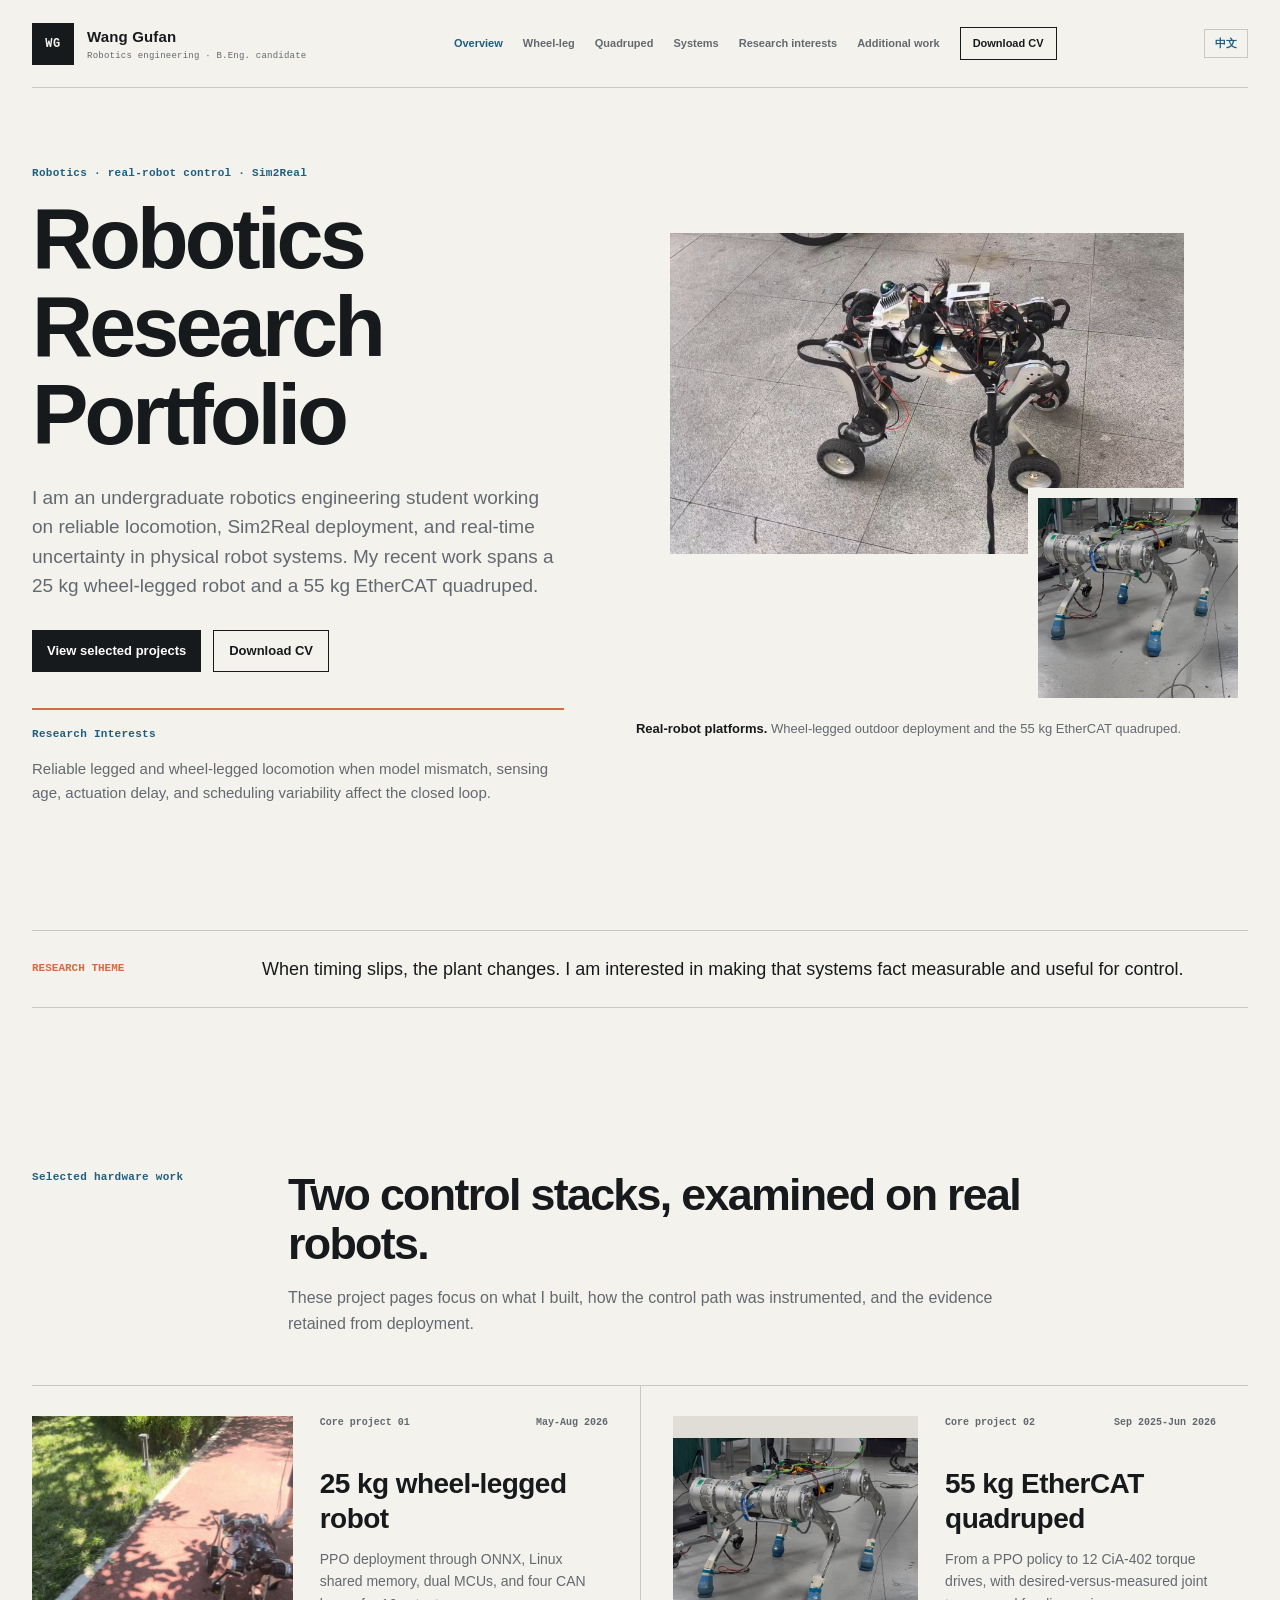
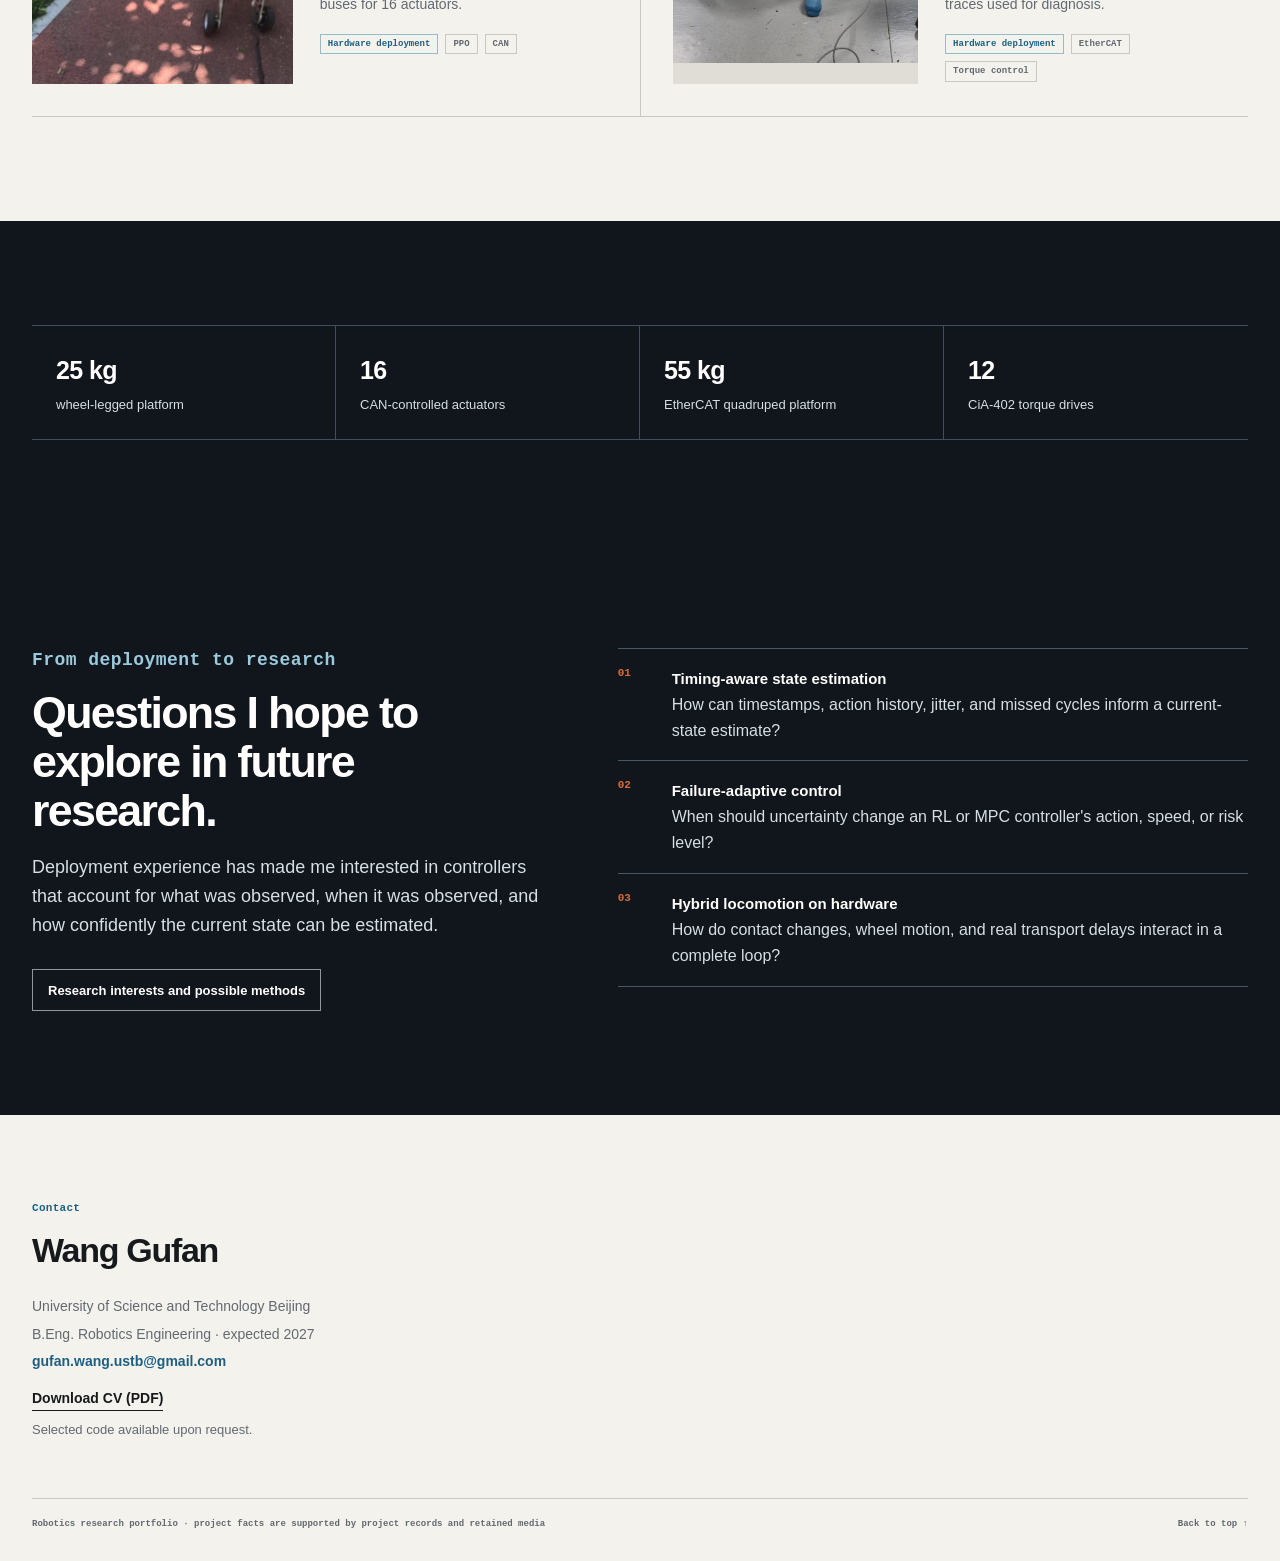
==== commit 144bc3ec: "Remove application-specific references" ====
--- a/index.html
+++ b/index.html
@@ -91,7 +91,7 @@
       <div class="section-shell interest-grid">
         <div>
           <p class="eyebrow">From deployment to research</p>
-          <h2>Questions I hope to explore in doctoral study.</h2>
+          <h2>Questions I hope to explore in future research.</h2>
           <p>Deployment experience has made me interested in controllers that account for what was observed, when it was observed, and how confidently the current state can be estimated.</p>
           <div class="button-row"><a class="button ghost" href="research.html">Research interests and possible methods</a></div>
         </div>
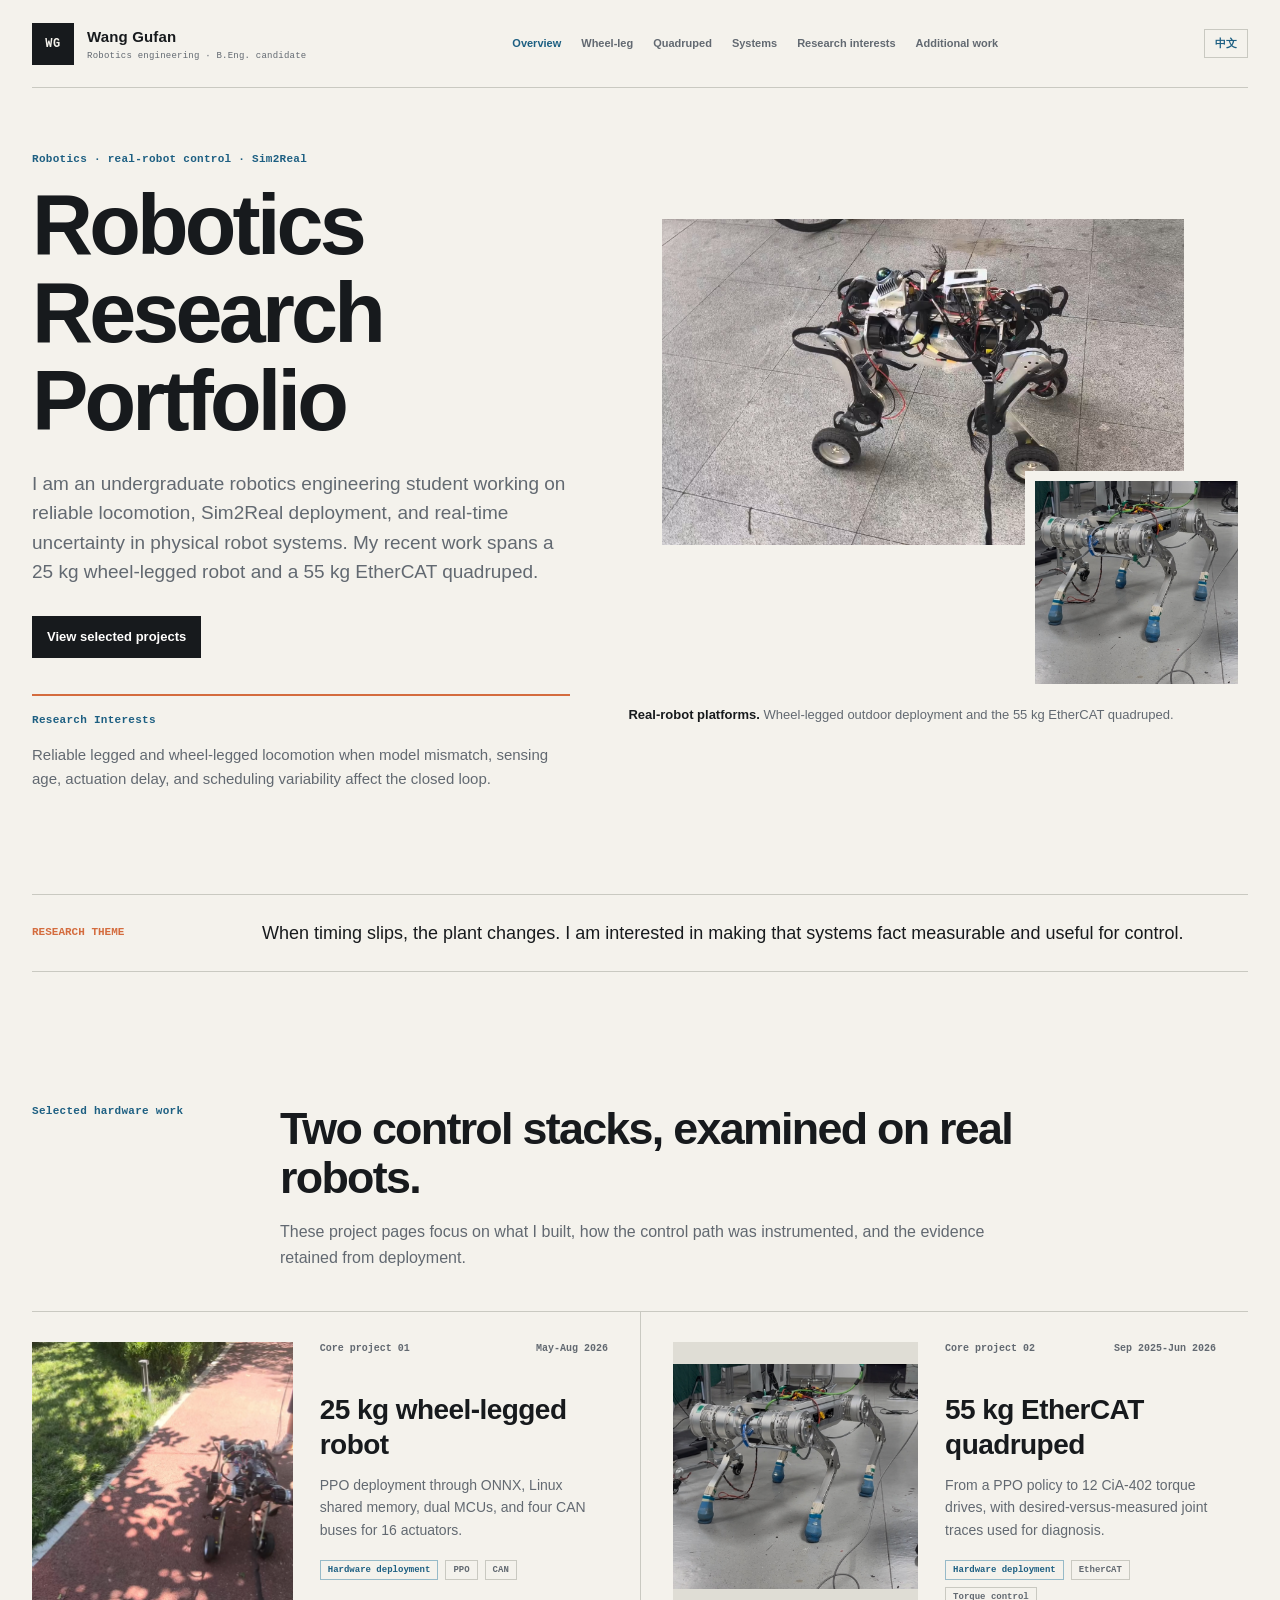
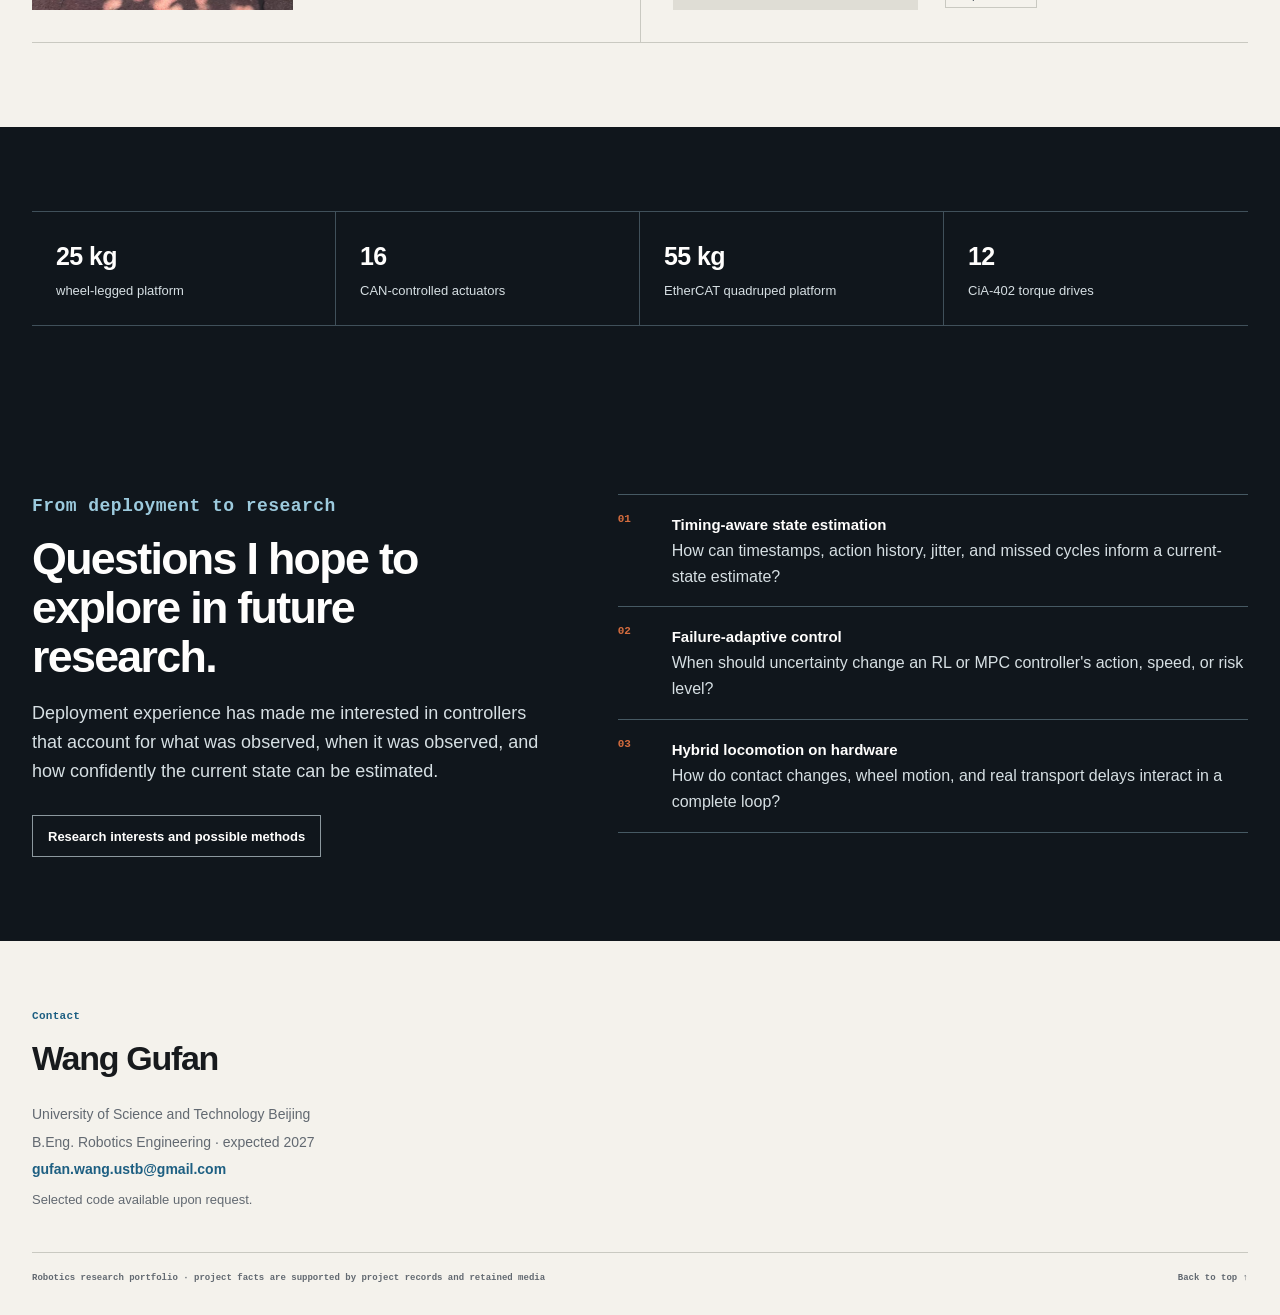
==== commit e13d9ce1: "Remove CV links and correct Chinese name and publication statuses" ====
--- a/index.html
+++ b/index.html
@@ -20,7 +20,6 @@
           <p class="lede">I am an undergraduate robotics engineering student working on reliable locomotion, Sim2Real deployment, and real-time uncertainty in physical robot systems. My recent work spans a 25 kg wheel-legged robot and a 55 kg EtherCAT quadruped.</p>
           <div class="button-row">
             <a class="button" href="#selected-work">View selected projects</a>
-            <a class="button ghost" href="assets/downloads/Wang_Gufan_CV.pdf" download>Download CV</a>
           </div>
           <aside class="research-note">
             <p class="eyebrow">Research Interests</p>
@@ -105,7 +104,7 @@
   </main>
 
   <div data-site-footer></div>
-  <script src="js/site.js?v=20260816-v2"></script>
-  <script src="js/i18n.js?v=20260816-v3"></script>
+  <script src="js/site.js?v=20261004"></script>
+  <script src="js/i18n.js?v=20261004"></script>
 </body>
 </html>
--- a/css/styles.css
+++ b/css/styles.css
@@ -45,8 +45,8 @@
 .nav-toggle span:not(.sr-only) { display: block; height: 1px; margin: 5px 0; background: var(--ink); }
 
 main { overflow: visible; }
-.section { padding: 104px 0; }
-.section.tight, .tight { padding-top: 58px; padding-bottom: 58px; }
+.section { padding: 84px 0; }
+.section.tight, .tight { padding-top: 48px; padding-bottom: 48px; }
 .section.soft { background: var(--paper-2); }
 .section.dark { background: var(--dark); color: var(--white); }
 .eyebrow, .page-kicker, .figure-kicker { margin: 0 0 15px; color: var(--blue); font: 700 11px/1.4 var(--mono); letter-spacing: .025em; }
@@ -57,7 +57,7 @@
 h3 { margin-bottom: 9px; font-size: 21px; line-height: 1.24; letter-spacing: -.02em; }
 .lede { max-width: 730px; margin: 0; color: var(--muted); font-size: 19px; line-height: 1.55; }
 .dark .lede, .research-hero .lede { color: var(--dark-text); }
-.section-heading { display: grid; grid-template-columns: 210px minmax(0, 1fr); gap: 46px; align-items: start; margin-bottom: 48px; }
+.section-heading { display: grid; grid-template-columns: 210px minmax(0, 1fr); gap: 38px; align-items: start; margin-bottom: 40px; }
 .section-heading h2 { max-width: 810px; }
 .section-heading p:last-child { max-width: 760px; margin-bottom: 0; color: var(--muted); }
 .dark .section-heading p:last-child { color: var(--dark-text); }
@@ -70,8 +70,8 @@
 .dark .button.ghost { color: var(--white); border-color: #8c989e; }
 
 /* Overview: editorial two-column opening with a real-robot collage. */
-.home-hero { padding: 78px 0 66px; }
-.home-hero-grid { display: grid; grid-template-columns: minmax(0, .93fr) minmax(470px, 1.07fr); gap: 72px; align-items: center; }
+.home-hero { padding: 64px 0 54px; }
+.home-hero-grid { display: grid; grid-template-columns: minmax(0, .93fr) minmax(470px, 1.07fr); gap: 58px; align-items: center; }
 .home-hero h1 { font-size: clamp(56px, 6.6vw, 88px); }
 .research-note { border-top: 2px solid var(--orange); padding-top: 17px; }
 .home-hero .research-note { max-width: 620px; margin-top: 36px; }
@@ -110,24 +110,27 @@
 .interest-list strong { color: var(--white); font-size: 15px; }
 
 /* Core projects: aligned two-column hero, then a full-width factual strip. */
-.project-hero { padding: 68px 0 50px; }
-.project-hero-grid { display: grid; grid-template-columns: minmax(0, .9fr) minmax(500px, 1.1fr); grid-template-areas: "copy media" "facts facts"; gap: 42px 70px; align-items: center; }
+.project-hero { padding: 54px 0 40px; }
+.project-hero-grid { display: grid; grid-template-columns: minmax(0, .9fr) minmax(500px, 1.1fr); grid-template-areas: "copy media" "facts facts"; gap: 34px 58px; align-items: center; }
 .project-hero-copy { grid-area: copy; min-width: 0; align-self: center; }
 .project-hero-copy h1 { max-width: 590px; }
 .project-hero-copy .lede { max-width: 590px; }
 .project-hero-media { grid-area: media; min-width: 0; }
 .project-hero-media img { width: 100%; height: auto; object-fit: contain; background: var(--paper-3); }
+.project-hero-media video { display: block; width: 100%; height: auto; background: var(--dark); }
+.hero-video-landscape { aspect-ratio: 16 / 9; object-fit: cover; }
 .wheel-project-hero .project-hero-media img { aspect-ratio: 16 / 9; object-fit: cover; }
-.quadruped-hero-media img { max-height: 430px; }
+.quadruped-video-stage { min-height: 430px; display: grid; place-items: center; padding: 18px; background: var(--dark); border: 1px solid #344650; }
+.quadruped-video-stage video { width: min(100%, 250px); height: auto; object-fit: contain; box-shadow: 0 16px 36px rgba(0, 0, 0, .32); }
 .project-summary { margin: 0; padding: 0; list-style: none; }
 .project-facts { grid-area: facts; display: grid; grid-template-columns: repeat(4, 1fr); border-top: 1px solid var(--line); border-bottom: 1px solid var(--line); }
 .project-facts li, .systems-facts li, .additional-facts li { min-height: 92px; padding: 18px 20px; border-right: 1px solid var(--line); }
 .project-facts li:last-child, .systems-facts li:last-child, .additional-facts li:last-child { border-right: 0; }
 .project-summary span { display: block; margin-bottom: 6px; color: var(--blue); font: 700 10px/1.4 var(--mono); }
 .project-summary li div { font-size: 14px; line-height: 1.45; }
-.architecture-section { padding-top: 76px; }
+.architecture-section { padding-top: 64px; }
 .role-section { border-top: 1px solid var(--line); }
-.role-grid { display: grid; grid-template-columns: .82fr 1.18fr; gap: 62px; align-items: start; }
+.role-grid { display: grid; grid-template-columns: .82fr 1.18fr; gap: 50px; align-items: start; }
 .role-list { margin: 0; padding: 0; list-style: none; border-top: 1px solid var(--line); }
 .role-list li { padding: 16px 0; border-bottom: 1px solid var(--line); color: var(--muted); }
 .role-list strong { display: inline-block; min-width: 170px; margin-right: 14px; vertical-align: top; color: var(--ink); font-size: 14px; }
@@ -141,21 +144,23 @@
 .architecture-figure { margin: 0; overflow-x: auto; background: var(--white); border-top: 1px solid var(--line); border-bottom: 1px solid var(--line); scrollbar-color: var(--blue) var(--paper-2); }
 .architecture-figure svg { width: 100%; min-width: 1020px; height: auto; }
 .architecture-figure figcaption { padding: 15px 18px 17px; border-top: 1px solid var(--line); color: var(--muted); font-size: 13px; line-height: 1.5; }
-.architecture-figure .svg-title { fill: #24313a; font: 700 19px/1 var(--sans); }
-.architecture-figure .svg-label { fill: #25343d; font: 650 14.2px/1 var(--sans); }
-.architecture-figure .svg-small { fill: #56656e; font: 500 12px/1 var(--mono); }
-.architecture-figure .svg-note { fill: #a85834; font: 650 12px/1 var(--mono); }
-.architecture-figure .node { fill: #f7f6f1; stroke: #75828a; stroke-width: 1.2; }
+.architecture-figure text { font-family: "Segoe UI", "Microsoft YaHei", Arial, sans-serif; text-rendering: geometricPrecision; }
+.architecture-figure .svg-title { fill: #24313a; font-size: 19px; font-weight: 700; }
+.architecture-figure .svg-label { fill: #25343d; font-size: 14px; font-weight: 650; }
+.architecture-figure .svg-small { fill: #56656e; font-size: 11.5px; font-weight: 500; letter-spacing: .01em; }
+.architecture-figure .svg-note { fill: #a85834; font-size: 11.5px; font-weight: 650; letter-spacing: .01em; }
+.architecture-figure .node { fill: #f7f6f1; stroke: #75828a; stroke-width: 1.2; vector-effect: non-scaling-stroke; }
 .architecture-figure .node.blue { fill: #e6f0f3; stroke: #47809a; }
 .architecture-figure .node.orange { fill: #f9e9e1; stroke: #b76139; }
 .architecture-figure .node.dark { fill: #e5ebed; stroke: #51636d; }
-.architecture-figure .lane { fill: #f7f7f4; stroke: #c7cecd; stroke-width: 1; }
-.architecture-figure .edge { fill: none; stroke: #294c5d; stroke-width: 1.8; marker-end: url(#arrow); }
+.architecture-figure .lane { fill: #f7f7f4; stroke: #c7cecd; stroke-width: 1; vector-effect: non-scaling-stroke; }
+.architecture-figure .edge { fill: none; stroke: #294c5d; stroke-width: 1.8; stroke-linecap: square; stroke-linejoin: round; vector-effect: non-scaling-stroke; shape-rendering: geometricPrecision; marker-end: url(#arrow); }
 .architecture-figure .edge.feedback { stroke: #b8613a; stroke-width: 2; marker-end: url(#orangeArrow); }
 .architecture-figure .edge.dashed { stroke: #ae6b4a; stroke-dasharray: 6 5; marker-end: url(#orangeArrow); }
 .architecture-figure .edge.thin { stroke-width: 1.25; }
-.architecture-figure .signal { fill: #2c5668; font: 650 11px/1 var(--mono); }
+.architecture-figure .signal { fill: #2c5668; stroke: #f7f7f4; stroke-width: 6px; stroke-linejoin: round; paint-order: stroke fill; font-size: 10.5px; font-weight: 700; letter-spacing: .01em; text-anchor: middle; }
 .architecture-figure .signal.orange { fill: #a85533; }
+.architecture-figure .signal.signal-end { text-anchor: end; }
 .architecture-figure .separator { stroke: #ccd1d0; stroke-width: 1; }
 
 /* Evidence and media: natural aspect ratios, no card-height normalization. */
@@ -169,24 +174,29 @@
 .evidence-grid h3 { margin: 13px 0 8px; font-size: 19px; }
 .evidence-grid p { margin: 0; color: var(--muted); font-size: 14px; }
 .evidence-grid .evidence-num { color: var(--orange); font: 700 10px/1.4 var(--mono); }
-.learning-band { display: grid; grid-template-columns: .8fr 1.2fr; gap: 68px; align-items: start; }
+.learning-band { display: grid; grid-template-columns: .8fr 1.2fr; gap: 56px; align-items: start; }
 .learning-band p { margin: 0; color: var(--dark-text); font-size: 18px; }
 
 .wheel-media-story { display: grid; grid-template-columns: minmax(0, 1.35fr) minmax(300px, .65fr); gap: 28px; align-items: start; }
+.wheel-field-video { grid-column: 1 / -1; width: min(100%, 960px); justify-self: center; }
+.wheel-field-video video { display: block; width: 100%; aspect-ratio: 16 / 9; object-fit: contain; background: var(--dark); }
 .wheel-scene-primary, .wheel-scene-secondary { grid-column: 1; }
 .wheel-scene-primary img, .wheel-scene-secondary img { aspect-ratio: 16 / 9; object-fit: cover; }
-.wheel-media-story .portrait-video { grid-column: 2; grid-row: 1 / span 2; align-self: center; width: min(100%, 400px); justify-self: end; }
+.wheel-media-story .portrait-video { grid-column: 2; grid-row: 2 / span 2; align-self: center; width: min(100%, 400px); justify-self: end; }
 .portrait-video video { width: 100%; max-height: 680px; object-fit: contain; background: var(--dark); }
 .quadruped-evidence-layout { display: grid; grid-template-columns: minmax(0, 1.55fr) minmax(310px, .65fr); gap: 28px; align-items: start; }
 .tracking-figure img { width: 100%; object-fit: contain; }
 .quadruped-evidence-aside { display: grid; gap: 28px; }
 .quadruped-evidence-aside img { width: 100%; height: auto; max-height: 300px; object-fit: contain; background: var(--paper-3); }
-.landscape-video { max-width: 900px; margin: 60px auto 0; }
+.landscape-video { max-width: 900px; margin: 42px auto 0; }
 .landscape-video video { aspect-ratio: 16 / 9; object-fit: contain; background: var(--dark); }
+.research-grounding-grid { display: grid; grid-template-columns: 1.15fr .85fr; gap: 22px; align-items: stretch; }
+.research-grounding-grid .media-figure { display: flex; flex-direction: column; }
+.research-grounding-grid img { width: 100%; aspect-ratio: 16 / 9; flex: 1; object-fit: cover; background: var(--paper-3); }
 
 /* Systems page: the 20-motor platform leads; field robotics is a secondary inset. */
-.systems-hero { padding: 72px 0 64px; }
-.systems-hero-grid { display: grid; grid-template-columns: minmax(0, .88fr) minmax(520px, 1.12fr); grid-template-areas: "copy visual" "facts facts"; gap: 44px 74px; align-items: center; }
+.systems-hero { padding: 58px 0 50px; }
+.systems-hero-grid { display: grid; grid-template-columns: minmax(0, .88fr) minmax(520px, 1.12fr); grid-template-areas: "copy visual" "facts facts"; gap: 38px 60px; align-items: center; }
 .systems-hero-copy { grid-area: copy; min-width: 0; }
 .systems-hero-visuals { grid-area: visual; min-width: 0; min-height: 485px; position: relative; padding: 0 110px 72px 0; }
 .systems-primary-figure { width: 100%; background: var(--white); border-top: 1px solid var(--line); border-bottom: 1px solid var(--line); }
@@ -196,20 +206,22 @@
 .systems-field-inset img { width: 100%; aspect-ratio: 1 / 1; object-fit: cover; }
 .systems-field-inset figcaption { padding: 9px 10px 10px; }
 .systems-facts { grid-area: facts; display: grid; grid-template-columns: repeat(3, 1fr); border-top: 1px solid var(--line); border-bottom: 1px solid var(--line); }
-.system-project { display: grid; grid-template-columns: 1.05fr .95fr; gap: 70px; padding: 72px 0; border-top: 1px solid var(--line); align-items: center; }
+.system-project { display: grid; grid-template-columns: 1.05fr .95fr; gap: 56px; padding: 58px 0; border-top: 1px solid var(--line); align-items: center; }
 .system-project:last-child { border-bottom: 1px solid var(--line); }
 .system-project h2 { font-size: clamp(31px, 3.1vw, 44px); }
 .system-project p { color: var(--muted); }
 .system-motion-visual { display: grid; justify-items: center; }
 .upper-limb-video { width: min(100%, 390px); }
 .field-media-stack { display: grid; grid-template-columns: .82fr 1.18fr; gap: 22px; align-items: start; }
-.field-photo { margin-top: 54px; }
+.field-transition-video { grid-column: 1 / -1; }
+.field-transition-video video { display: block; width: 100%; aspect-ratio: 16 / 9; object-fit: contain; background: var(--dark); }
+.field-photo { margin-top: 0; }
 .field-photo img { width: 100%; height: auto; object-fit: contain; }
 .field-transition img { aspect-ratio: 16 / 9; object-fit: cover; }
 
 /* Research interests: method overview is the visual center, not a low-resolution robot still. */
-.research-hero { padding: 72px 0 76px; background: var(--dark); color: var(--white); }
-.research-hero-grid { display: grid; grid-template-columns: minmax(0, .92fr) minmax(520px, 1.08fr); gap: 72px; align-items: center; }
+.research-hero { padding: 58px 0 62px; background: var(--dark); color: var(--white); }
+.research-hero-grid { display: grid; grid-template-columns: minmax(0, .92fr) minmax(520px, 1.08fr); gap: 58px; align-items: center; }
 .research-hero h1 { max-width: 720px; font-size: clamp(46px, 5.2vw, 70px); }
 .research-overview-figure { overflow-x: auto; border: 1px solid #40535f; background: var(--dark-2); }
 .research-overview-figure svg { width: 100%; min-width: 600px; height: auto; }
@@ -244,8 +256,8 @@
 .fit-grid p { margin: 0; color: var(--dark-text); font-size: 14px; }
 
 /* Additional work deliberately carries less visual weight. */
-.additional-hero { padding: 68px 0 58px; }
-.additional-hero-grid { display: grid; grid-template-columns: minmax(0, .88fr) minmax(500px, 1.12fr); grid-template-areas: "copy visual" "facts facts"; gap: 40px 70px; align-items: center; }
+.additional-hero { padding: 56px 0 48px; }
+.additional-hero-grid { display: grid; grid-template-columns: minmax(0, .88fr) minmax(500px, 1.12fr); grid-template-areas: "copy visual" "facts facts"; gap: 34px 58px; align-items: center; }
 .additional-hero-copy { grid-area: copy; min-width: 0; }
 .additional-hero-figure { grid-area: visual; min-width: 0; }
 .additional-hero-figure img { width: 100%; max-height: 420px; object-fit: contain; background: var(--white); border: 1px solid var(--line); }
@@ -255,14 +267,16 @@
 .additional-project + .additional-project { padding-left: 42px; border-left: 1px solid var(--line); }
 .additional-project h2 { font-size: 30px; }
 .additional-project p { color: var(--muted); }
+.pinn-evolution-video { width: min(100%, 760px); margin: 30px auto 0; }
+.pinn-evolution-video video { display: block; width: 100%; aspect-ratio: 5 / 4; object-fit: contain; background: var(--white); }
 .publication-list { margin: 0; padding: 0; list-style: none; border-top: 1px solid var(--line); }
 .publication-list li { display: grid; grid-template-columns: 130px 1fr; gap: 30px; padding: 18px 0; border-bottom: 1px solid var(--line); }
 .publication-list span { color: var(--blue); font: 700 10px/1.4 var(--mono); }
 .publication-list p { margin: 0; color: var(--muted); }
 
-.site-footer { padding-top: 86px; padding-bottom: 30px; }
+.site-footer { padding-top: 68px; padding-bottom: 30px; }
 .site-footer h2 { font-size: 34px; }
-.footer-contact { display: grid; justify-items: start; gap: 5px; margin: 26px 0 58px; color: var(--muted); font-size: 14px; }
+.footer-contact { display: grid; justify-items: start; gap: 5px; margin: 26px 0 42px; color: var(--muted); font-size: 14px; }
 .footer-contact a { color: var(--blue); text-decoration: none; font-weight: 650; }
 .footer-contact .footer-cv { margin-top: 9px; color: var(--ink); border-bottom: 1px solid var(--ink); }
 .availability-note { margin-top: 3px; font-size: 13px; }
@@ -291,8 +305,8 @@
   .site-nav.is-open { display: flex; }
   .site-nav a { padding: 12px 2px; font-size: 13px; }
   .site-nav .nav-cv { margin-top: 8px; padding: 10px 11px; text-align: center; }
-  .section { padding: 70px 0; }
-  .home-hero, .project-hero, .systems-hero, .research-hero, .additional-hero { padding-top: 46px; }
+  .section { padding: 58px 0; }
+  .home-hero, .project-hero, .systems-hero, .research-hero, .additional-hero { padding-top: 38px; }
   h1 { font-size: 46px; }
   h2 { font-size: 34px; }
   .lede { font-size: 17px; }
@@ -319,7 +333,8 @@
   .evidence-grid { grid-template-columns: 1fr; }
   .evidence-grid article { border-right: 0; border-bottom: 1px solid var(--line); }
   .evidence-grid article:last-child { border-bottom: 0; }
-  .wheel-media-story, .quadruped-evidence-layout { grid-template-columns: 1fr; }
+  .wheel-media-story, .quadruped-evidence-layout, .research-grounding-grid { grid-template-columns: 1fr; }
+  .wheel-field-video { grid-column: 1; }
   .wheel-media-story .portrait-video { grid-column: 1; grid-row: auto; justify-self: center; }
   .quadruped-evidence-aside { grid-template-columns: 1fr 1fr; }
   .systems-hero-visuals { min-height: 0; padding: 0; display: grid; }
@@ -329,6 +344,7 @@
   .system-motion-visual, .field-media-stack { order: -1; }
   .field-media-stack { grid-template-columns: 1fr 1fr; }
   .research-overview-figure { order: -1; }
+  .quadruped-video-stage { min-height: 390px; }
   .fit-grid { grid-template-columns: 1fr; }
   .evaluation-row, .publication-list li { grid-template-columns: 1fr; gap: 8px; }
   .additional-project, .additional-project + .additional-project { padding: 28px 0; border-left: 0; }
@@ -351,6 +367,7 @@
   .architecture-figure svg { min-width: 980px; }
   .architecture-figure figcaption { position: sticky; left: 0; max-width: calc(100vw - 28px); background: var(--white); }
   .quadruped-evidence-aside, .field-media-stack { grid-template-columns: 1fr; }
+  .field-transition-video { grid-column: 1; }
   .field-photo { margin-top: 0; }
   .systems-hero-visuals { min-height: 0; padding: 0; }
   .systems-field-inset { width: min(68%, 210px); }
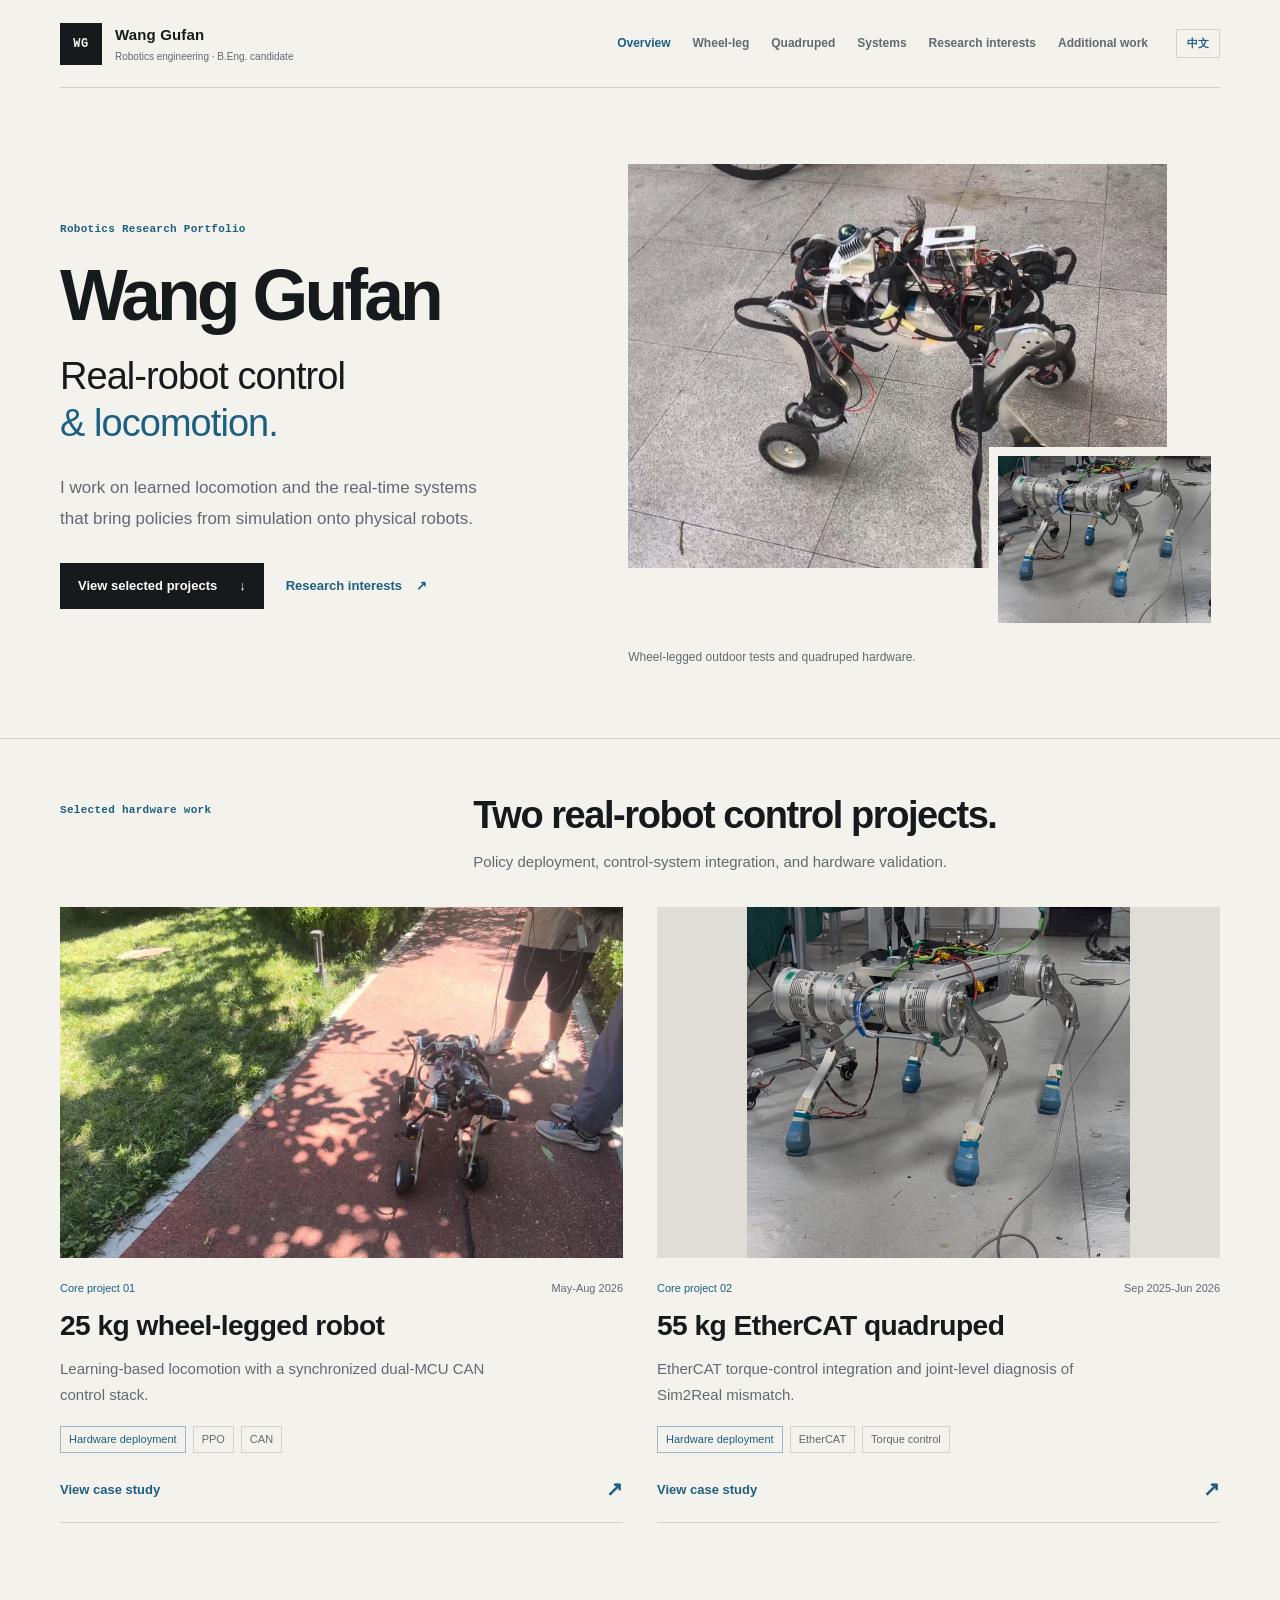
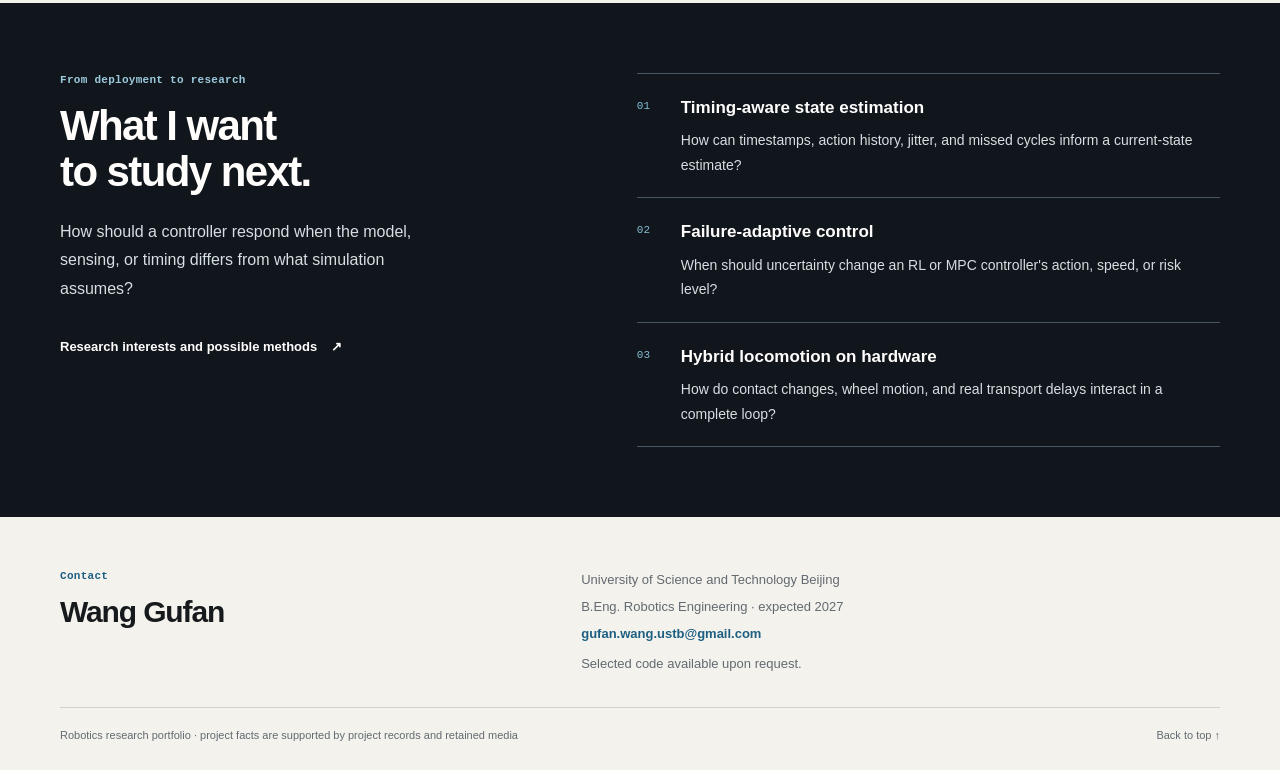
==== commit 9a1b0297: "Refine homepage layout and remove redundant parameter strip" ====
--- a/index.html
+++ b/index.html
@@ -6,7 +6,7 @@
   <meta name="description" content="Wang Gufan's robotics research portfolio: real-robot locomotion, Sim2Real, and real-time systems.">
   <title>Robotics Research Portfolio · Wang Gufan</title>
   <link rel="icon" href="assets/images/favicon.svg" type="image/svg+xml">
-  <link rel="stylesheet" href="css/styles.css">
+  <link rel="stylesheet" href="css/styles.css?v=20261004-layout">
 </head>
 <body id="top" data-page="home">
   <div data-site-header></div>
@@ -14,90 +14,72 @@
   <main>
     <section class="home-hero section-shell">
       <div class="home-hero-grid">
-        <div>
-          <p class="eyebrow">Robotics · real-robot control · Sim2Real</p>
-          <h1>Robotics Research Portfolio</h1>
-          <p class="lede">I am an undergraduate robotics engineering student working on reliable locomotion, Sim2Real deployment, and real-time uncertainty in physical robot systems. My recent work spans a 25 kg wheel-legged robot and a 55 kg EtherCAT quadruped.</p>
-          <div class="button-row">
-            <a class="button" href="#selected-work">View selected projects</a>
+        <div class="home-hero-copy">
+          <p class="eyebrow">Robotics Research Portfolio</p>
+          <h1>Wang Gufan</h1>
+          <p class="hero-focus">Real-robot control<br><span>&amp; locomotion.</span></p>
+          <p class="lede">I work on learned locomotion and the real-time systems that bring policies from simulation onto physical robots.</p>
+          <div class="button-row home-actions">
+            <a class="button" href="#selected-work"><span>View selected projects</span><span aria-hidden="true">↓</span></a>
+            <a class="text-link" href="research.html"><span>Research interests</span><span aria-hidden="true">↗</span></a>
           </div>
-          <aside class="research-note">
-            <p class="eyebrow">Research Interests</p>
-            <p>Reliable legged and wheel-legged locomotion when model mismatch, sensing age, actuation delay, and scheduling variability affect the closed loop.</p>
-          </aside>
         </div>
         <figure class="home-hero-visual">
           <div class="hero-collage">
             <img class="hero-primary" src="assets/images/wheel-hero-hd.jpg" alt="Wheel-legged robot on pavement during a hardware test">
             <img class="hero-secondary" src="assets/images/quadruped-hardware-hd.jpg" alt="55 kg quadruped standing in a laboratory">
           </div>
-          <figcaption><strong>Real-robot platforms.</strong> Wheel-legged outdoor deployment and the 55 kg EtherCAT quadruped.</figcaption>
+          <figcaption>Wheel-legged outdoor tests and quadruped hardware.</figcaption>
         </figure>
       </div>
     </section>
 
-    <section class="section-shell tight">
-      <div class="topic-line">
-        <strong>RESEARCH THEME</strong>
-        <p>When timing slips, the plant changes. I am interested in making that systems fact measurable and useful for control.</p>
-      </div>
-    </section>
-
-    <section id="selected-work" class="section">
+    <section id="selected-work" class="section home-work">
       <div class="section-shell">
         <div class="section-heading">
           <p class="eyebrow">Selected hardware work</p>
           <div>
-            <h2>Two control stacks, examined on real robots.</h2>
-            <p>These project pages focus on what I built, how the control path was instrumented, and the evidence retained from deployment.</p>
+            <h2>Two real-robot control projects.</h2>
+            <p>Policy deployment, control-system integration, and hardware validation.</p>
           </div>
         </div>
         <div class="selected-work">
           <a class="project-card" href="wheel-legged.html">
-            <img src="assets/images/wheel-red-track-hd.jpg" alt="25 kg wheel-legged robot during an outdoor hardware test">
-            <div>
+            <div class="project-image"><img src="assets/images/wheel-red-track-hd.jpg" alt="25 kg wheel-legged robot during an outdoor hardware test" loading="lazy"></div>
+            <div class="project-copy">
               <div class="project-meta"><span>Core project 01</span><span>May-Aug 2026</span></div>
               <h3>25 kg wheel-legged robot</h3>
-              <p>PPO deployment through ONNX, Linux shared memory, dual MCUs, and four CAN buses for 16 actuators.</p>
+              <p>Learning-based locomotion with a synchronized dual-MCU CAN control stack.</p>
               <div class="tag-row"><span class="tag hardware">Hardware deployment</span><span class="tag">PPO</span><span class="tag">CAN</span></div>
+              <div class="project-link"><span>View case study</span><span aria-hidden="true">↗</span></div>
             </div>
           </a>
           <a class="project-card" href="quadruped.html">
-            <img src="assets/images/quadruped-hardware-hd.jpg" alt="55 kg quadruped robot in a laboratory test setup">
-            <div>
+            <div class="project-image"><img src="assets/images/quadruped-hardware-hd.jpg" alt="55 kg quadruped robot in a laboratory test setup" loading="lazy"></div>
+            <div class="project-copy">
               <div class="project-meta"><span>Core project 02</span><span>Sep 2025-Jun 2026</span></div>
               <h3>55 kg EtherCAT quadruped</h3>
-              <p>From a PPO policy to 12 CiA-402 torque drives, with desired-versus-measured joint traces used for diagnosis.</p>
+              <p>EtherCAT torque-control integration and joint-level diagnosis of Sim2Real mismatch.</p>
               <div class="tag-row"><span class="tag hardware">Hardware deployment</span><span class="tag">EtherCAT</span><span class="tag">Torque control</span></div>
+              <div class="project-link"><span>View case study</span><span aria-hidden="true">↗</span></div>
             </div>
           </a>
         </div>
       </div>
     </section>
 
-    <section class="section dark">
-      <div class="section-shell">
-        <div class="fact-strip" aria-label="Selected system facts">
-          <div><strong>25 kg</strong><span>wheel-legged platform</span></div>
-          <div><strong>16</strong><span>CAN-controlled actuators</span></div>
-          <div><strong>55 kg</strong><span>EtherCAT quadruped platform</span></div>
-          <div><strong>12</strong><span>CiA-402 torque drives</span></div>
-        </div>
-      </div>
-    </section>
-
-    <section class="section dark">
+    <section class="section dark home-research">
       <div class="section-shell interest-grid">
         <div>
           <p class="eyebrow">From deployment to research</p>
-          <h2>Questions I hope to explore in future research.</h2>
-          <p>Deployment experience has made me interested in controllers that account for what was observed, when it was observed, and how confidently the current state can be estimated.</p>
-          <div class="button-row"><a class="button ghost" href="research.html">Research interests and possible methods</a></div>
+          <h2>What I want to study next.</h2>
+          <p class="interest-intro">How should a controller respond when the model, sensing, or timing differs from what simulation assumes?</p>
+          <a class="text-link" href="research.html"><span>Research interests and possible methods</span><span aria-hidden="true">↗</span></a>
         </div>
         <ol class="interest-list">
-          <li><span>01</span><div><strong>Timing-aware state estimation</strong><br>How can timestamps, action history, jitter, and missed cycles inform a current-state estimate?</div></li>
-          <li><span>02</span><div><strong>Failure-adaptive control</strong><br>When should uncertainty change an RL or MPC controller's action, speed, or risk level?</div></li>
-          <li><span>03</span><div><strong>Hybrid locomotion on hardware</strong><br>How do contact changes, wheel motion, and real transport delays interact in a complete loop?</div></li>
+          <li><span>01</span><div><strong>Timing-aware state estimation</strong><p>How can timestamps, action history, jitter, and missed cycles inform a current-state estimate?</p></div></li>
+          <li><span>02</span><div><strong>Failure-adaptive control</strong><p>When should uncertainty change an RL or MPC controller's action, speed, or risk level?</p></div></li>
+          <li><span>03</span><div><strong>Hybrid locomotion on hardware</strong><p>How do contact changes, wheel motion, and real transport delays interact in a complete loop?</p></div></li>
         </ol>
       </div>
     </section>
@@ -105,6 +87,6 @@
 
   <div data-site-footer></div>
   <script src="js/site.js?v=20261004"></script>
-  <script src="js/i18n.js?v=20261004"></script>
+  <script src="js/i18n.js?v=20261004-layout"></script>
 </body>
 </html>
--- a/css/styles.css
+++ b/css/styles.css
@@ -4,7 +4,7 @@
   --paper-3: #dfddd5;
   --ink: #171a1d;
   --muted: #626971;
-  --line: #c9c9c1;
+  --line: #d1d3ca;
   --dark: #10161c;
   --dark-2: #17222b;
   --dark-text: #d6dfe3;
@@ -12,8 +12,8 @@
   --blue-light: #86bdd2;
   --orange: #d46c3e;
   --white: #fffefd;
-  --max: 1240px;
-  --sans: "Segoe UI", Inter, Arial, Helvetica, sans-serif;
+  --max: 1160px;
+  --sans: "Segoe UI", "Microsoft YaHei", Inter, Arial, Helvetica, sans-serif;
   --mono: "SFMono-Regular", Consolas, "Liberation Mono", monospace;
 }
 
@@ -22,6 +22,7 @@
 body { margin: 0; overflow-x: hidden; background: var(--paper); color: var(--ink); font-family: var(--sans); font-size: 16px; line-height: 1.62; -webkit-font-smoothing: antialiased; }
 img, video, svg { display: block; max-width: 100%; }
 a { color: inherit; }
+a:focus-visible, button:focus-visible { outline: 2px solid var(--blue); outline-offset: 5px; }
 button, input { font: inherit; }
 figure { margin: 0; }
 .sr-only { position: absolute; width: 1px; height: 1px; overflow: hidden; clip: rect(0, 0, 0, 0); white-space: nowrap; }
@@ -33,12 +34,10 @@
 .brand-mark { width: 42px; height: 42px; display: grid; place-items: center; background: var(--ink); color: var(--paper); font: 700 12px/1 var(--mono); letter-spacing: .05em; }
 .brand-copy { display: grid; gap: 2px; }
 .brand-copy strong { font-size: 15px; letter-spacing: .01em; }
-.brand-copy small { color: var(--muted); font: 500 9px/1.3 var(--mono); letter-spacing: .025em; }
-.site-nav { display: flex; align-items: center; gap: 20px; }
-.site-nav a { color: var(--muted); text-decoration: none; font: 600 11px/1.2 var(--sans); }
+.brand-copy small { color: var(--muted); font: 500 10px/1.5 var(--sans); }
+.site-nav { display: flex; align-items: center; gap: 22px; margin-left: auto; }
+.site-nav a { color: var(--muted); text-decoration: none; font: 600 12px/1.4 var(--sans); }
 .site-nav a:hover, .site-nav a[aria-current="page"] { color: var(--blue); }
-.site-nav .nav-cv { padding: 9px 12px; color: var(--ink); border: 1px solid var(--ink); }
-.site-nav .nav-cv:hover { color: var(--white); background: var(--ink); }
 .language-toggle { flex: 0 0 auto; padding: 8px 10px; color: var(--blue); background: transparent; border: 1px solid var(--line); cursor: pointer; font: 700 11px/1 var(--sans); }
 .language-toggle:hover { color: var(--white); background: var(--blue); border-color: var(--blue); }
 .nav-toggle { display: none; width: 38px; height: 38px; padding: 8px; background: transparent; border: 1px solid var(--line); }
@@ -55,6 +54,8 @@
 h1 { max-width: 860px; margin-bottom: 23px; font-size: clamp(48px, 5.5vw, 74px); line-height: 1.04; letter-spacing: -.045em; font-weight: 650; }
 h2 { margin-bottom: 17px; font-size: clamp(32px, 3.5vw, 51px); line-height: 1.1; letter-spacing: -.038em; font-weight: 650; }
 h3 { margin-bottom: 9px; font-size: 21px; line-height: 1.24; letter-spacing: -.02em; }
+h1, h2 { text-wrap: balance; }
+html[lang="zh-CN"] h1, html[lang="zh-CN"] h2, html[lang="zh-CN"] h3 { line-height: 1.3; letter-spacing: -.015em; }
 .lede { max-width: 730px; margin: 0; color: var(--muted); font-size: 19px; line-height: 1.55; }
 .dark .lede, .research-hero .lede { color: var(--dark-text); }
 .section-heading { display: grid; grid-template-columns: 210px minmax(0, 1fr); gap: 38px; align-items: start; margin-bottom: 40px; }
@@ -64,50 +65,62 @@
 .small { font-size: 13px; }
 
 .button-row { display: flex; flex-wrap: wrap; gap: 12px; margin-top: 29px; }
-.button { display: inline-flex; align-items: center; min-height: 42px; padding: 9px 15px; background: var(--ink); color: var(--white); text-decoration: none; font-size: 13px; font-weight: 650; }
+.button { display: inline-flex; align-items: center; justify-content: center; gap: 22px; min-height: 46px; padding: 11px 18px; background: var(--ink); color: var(--white); text-decoration: none; font-size: 13px; font-weight: 650; }
 .button:hover { background: var(--blue); }
 .button.ghost { background: transparent; color: var(--ink); border: 1px solid var(--ink); }
 .dark .button.ghost { color: var(--white); border-color: #8c989e; }
-
-/* Overview: editorial two-column opening with a real-robot collage. */
-.home-hero { padding: 64px 0 54px; }
-.home-hero-grid { display: grid; grid-template-columns: minmax(0, .93fr) minmax(470px, 1.07fr); gap: 58px; align-items: center; }
-.home-hero h1 { font-size: clamp(56px, 6.6vw, 88px); }
-.research-note { border-top: 2px solid var(--orange); padding-top: 17px; }
-.home-hero .research-note { max-width: 620px; margin-top: 36px; }
-.research-note p:last-child { margin: 0; color: var(--muted); font-size: 15px; }
+.text-link { display: inline-flex; align-items: center; gap: 14px; padding-block: 8px; color: var(--blue); text-decoration: none; font-size: 13px; font-weight: 600; }
+.text-link:hover { text-decoration: underline; text-underline-offset: 5px; }
+.dark .text-link { color: var(--white); }
+
+/* Overview: identity, project case studies, then future research. */
+.home-hero { padding: 76px 0 72px; }
+.home-hero-grid { display: grid; grid-template-columns: minmax(0, .92fr) minmax(0, 1.08fr); gap: 64px; align-items: center; }
+.home-hero-copy { min-width: 0; }
+.home-hero .eyebrow { margin-bottom: 20px; }
+.home-hero h1 { margin-bottom: 18px; font-size: clamp(48px, 5.6vw, 72px); line-height: 1.08; letter-spacing: -.055em; }
+.hero-focus { margin-bottom: 24px; color: var(--ink); font-size: clamp(28px, 3vw, 38px); font-weight: 500; line-height: 1.25; letter-spacing: -.025em; }
+.hero-focus span { color: var(--blue); }
+.home-hero .lede { max-width: 440px; font-size: 17px; line-height: 1.85; }
+.home-actions { gap: 22px; align-items: center; margin-top: 28px; }
 .home-hero-visual { min-width: 0; }
-.hero-collage { min-height: 475px; position: relative; padding: 0 0 58px 34px; }
-.hero-primary { width: 89%; aspect-ratio: 16 / 10; object-fit: cover; object-position: center; background: var(--dark); }
-.hero-secondary { width: 36%; aspect-ratio: 1 / 1; position: absolute; right: 0; bottom: 0; object-fit: cover; object-position: center; border: 10px solid var(--paper); background: var(--paper-3); }
+.hero-collage { position: relative; padding: 0 0 64px; }
+.hero-primary { width: 91%; aspect-ratio: 4 / 3; object-fit: cover; object-position: center; background: var(--dark); }
+.hero-secondary { width: 39%; aspect-ratio: 5 / 4; position: absolute; right: 0; bottom: 0; object-fit: cover; object-position: center; border: 9px solid var(--paper); background: var(--paper-3); }
 .home-hero-visual figcaption, .project-hero-media figcaption, .systems-primary-figure figcaption, .systems-field-inset figcaption, .additional-hero-figure figcaption { padding: 12px 0 0; color: var(--muted); font-size: 13px; line-height: 1.45; }
+.home-hero-visual figcaption { padding-top: 17px; font-size: 12px; }
 figcaption strong { color: var(--ink); }
-.topic-line { display: grid; grid-template-columns: 190px minmax(0, 1fr); gap: 40px; align-items: center; padding: 25px 0; border-top: 1px solid var(--line); border-bottom: 1px solid var(--line); }
-.topic-line strong { color: var(--orange); font: 700 11px/1.35 var(--mono); }
-.topic-line p { margin: 0; font-size: 18px; line-height: 1.45; }
-.selected-work { display: grid; grid-template-columns: 1fr 1fr; border-top: 1px solid var(--line); border-bottom: 1px solid var(--line); }
-.project-card { display: grid; grid-template-columns: minmax(220px, .95fr) minmax(0, 1.05fr); gap: 27px; min-height: 330px; padding: 30px 32px 32px 0; text-decoration: none; }
-.project-card + .project-card { padding-left: 32px; border-left: 1px solid var(--line); }
-.project-card:hover { background: rgba(255,255,255,.25); }
-.project-card img { width: 100%; min-height: 250px; height: 100%; object-fit: cover; }
-.project-card:nth-child(2) img { object-fit: contain; background: var(--paper-3); }
-.project-meta { display: flex; justify-content: space-between; gap: 12px; color: var(--muted); font: 600 10px/1.4 var(--mono); }
-.project-card h3 { margin: 37px 0 11px; font-size: 28px; }
-.project-card p { margin: 0; color: var(--muted); font-size: 14px; }
+.home-work { padding: 56px 0 80px; border-top: 1px solid var(--line); }
+.home-work .section-heading { grid-template-columns: 1fr 2fr; gap: 40px; align-items: start; margin-bottom: 32px; }
+.home-work .section-heading .eyebrow { padding-top: 8px; }
+.home-work h2 { margin-bottom: 12px; font-size: clamp(28px, 3vw, 38px); }
+.home-work .section-heading p:last-child { font-size: 15px; line-height: 1.7; }
+.selected-work { display: grid; grid-template-columns: repeat(2, minmax(0, 1fr)); gap: 34px; }
+.project-card { display: flex; flex-direction: column; min-width: 0; padding-bottom: 22px; border-bottom: 1px solid var(--line); text-decoration: none; }
+.project-image { overflow: hidden; background: var(--paper-3); }
+.project-card img { width: 100%; aspect-ratio: 16 / 10; object-fit: cover; transition: transform .3s ease; }
+.project-card:nth-child(2) img { object-fit: contain; }
+.project-card:hover img { transform: scale(1.025); }
+.project-copy { display: flex; flex-direction: column; flex: 1; padding-top: 22px; }
+.project-meta { display: flex; flex-wrap: wrap; justify-content: space-between; gap: 8px 12px; color: var(--muted); font: 500 11px/1.5 var(--sans); }
+.project-meta span:first-child { color: var(--blue); }
+.project-card h3 { margin: 12px 0 12px; font-size: clamp(23px, 2.2vw, 29px); font-weight: 600; }
+.project-card p { max-width: 470px; margin: 0; color: var(--muted); font-size: 15px; line-height: 1.75; }
+.project-link { display: flex; justify-content: space-between; gap: 18px; margin-top: auto; padding-top: 26px; color: var(--blue); font-size: 13px; font-weight: 600; }
+.project-link span:last-child { font-size: 20px; line-height: 1; }
 .tag-row { display: flex; flex-wrap: wrap; gap: 7px; margin-top: 18px; }
 .tag { padding: 4px 7px; color: var(--muted); border: 1px solid var(--line); font: 600 9px/1.2 var(--mono); }
 .tag.hardware { color: var(--blue); border-color: #96bac8; }
-.fact-strip { display: grid; grid-template-columns: repeat(4, 1fr); border-top: 1px solid #40505a; border-bottom: 1px solid #40505a; }
-.fact-strip div { padding: 24px; border-right: 1px solid #40505a; }
-.fact-strip div:last-child { border-right: 0; }
-.fact-strip strong { display: block; color: var(--white); font-size: 25px; letter-spacing: -.025em; }
-.fact-strip span { display: block; margin-top: 3px; color: var(--dark-text); font-size: 13px; }
-.interest-grid { display: grid; grid-template-columns: .9fr 1.1fr; gap: 70px; }
-.interest-grid p { max-width: 700px; color: var(--dark-text); font-size: 18px; }
+.project-card .tag { padding: 5px 8px; font: 500 11px/1.3 var(--sans); }
+.home-research { padding: 70px 0; }
+.interest-grid { display: grid; grid-template-columns: minmax(0, .92fr) minmax(0, 1.08fr); gap: 80px; align-items: start; }
+.home-research h2 { max-width: 420px; margin-bottom: 22px; font-size: clamp(30px, 3.3vw, 42px); }
+.interest-intro { max-width: 380px; margin-bottom: 24px; color: var(--dark-text); font-size: 16px; line-height: 1.8; }
 .interest-list { margin: 0; padding: 0; list-style: none; border-top: 1px solid #465963; }
-.interest-list li { display: grid; grid-template-columns: 38px 1fr; gap: 16px; padding: 17px 0; border-bottom: 1px solid #465963; color: var(--dark-text); }
-.interest-list span { color: var(--orange); font: 700 11px/1.4 var(--mono); }
-.interest-list strong { color: var(--white); font-size: 15px; }
+.interest-list li { display: grid; grid-template-columns: 28px minmax(0, 1fr); gap: 16px; padding: 20px 0; border-bottom: 1px solid #465963; color: var(--dark-text); }
+.interest-list span { padding-top: 5px; color: var(--blue-light); font: 500 11px/1.4 var(--mono); }
+.interest-list strong { display: block; margin-bottom: 7px; color: var(--white); font-size: 17px; font-weight: 600; }
+.interest-list p { margin: 0; color: var(--dark-text); font-size: 14px; line-height: 1.75; }
 
 /* Core projects: aligned two-column hero, then a full-width factual strip. */
 .project-hero { padding: 54px 0 40px; }
@@ -274,23 +287,20 @@
 .publication-list span { color: var(--blue); font: 700 10px/1.4 var(--mono); }
 .publication-list p { margin: 0; color: var(--muted); }
 
-.site-footer { padding-top: 68px; padding-bottom: 30px; }
-.site-footer h2 { font-size: 34px; }
-.footer-contact { display: grid; justify-items: start; gap: 5px; margin: 26px 0 42px; color: var(--muted); font-size: 14px; }
+.site-footer { display: grid; grid-template-columns: 1fr 1.35fr; gap: 32px 48px; padding-top: 52px; padding-bottom: 26px; }
+.site-footer .eyebrow { margin-bottom: 10px; }
+.site-footer h2 { margin-bottom: 0; font-size: 30px; }
+.footer-contact { display: grid; justify-items: start; gap: 6px; margin: 0; color: var(--muted); font-size: 13px; }
 .footer-contact a { color: var(--blue); text-decoration: none; font-weight: 650; }
-.footer-contact .footer-cv { margin-top: 9px; color: var(--ink); border-bottom: 1px solid var(--ink); }
 .availability-note { margin-top: 3px; font-size: 13px; }
-.footer-base { display: flex; justify-content: space-between; gap: 28px; padding-top: 19px; border-top: 1px solid var(--line); color: var(--muted); font: 600 9px/1.5 var(--mono); }
+.footer-base { grid-column: 1 / -1; display: flex; justify-content: space-between; gap: 28px; padding-top: 19px; border-top: 1px solid var(--line); color: var(--muted); font: 400 11px/1.6 var(--sans); }
 .footer-base a { text-decoration: none; }
 
 @media (max-width: 1080px) {
   .site-nav { gap: 13px; }
-  .site-nav a { font-size: 10px; }
+  .site-nav a { font-size: 11px; }
   .home-hero-grid, .research-hero-grid { gap: 46px; }
   .project-hero-grid, .systems-hero-grid, .additional-hero-grid { grid-template-columns: minmax(0, .95fr) minmax(420px, 1.05fr); gap: 38px 46px; }
-  .project-card { grid-template-columns: 1fr; }
-  .project-card img { min-height: 220px; max-height: 280px; }
-  .project-card h3 { margin-top: 22px; }
   .systems-hero-visuals { padding-right: 70px; }
 }
 
@@ -304,7 +314,6 @@
   .site-nav { display: none; position: absolute; top: 69px; left: 0; right: 0; padding: 11px 16px 16px; flex-direction: column; align-items: stretch; gap: 0; background: var(--paper); border: 1px solid var(--line); box-shadow: 0 14px 28px rgba(18,30,38,.12); }
   .site-nav.is-open { display: flex; }
   .site-nav a { padding: 12px 2px; font-size: 13px; }
-  .site-nav .nav-cv { margin-top: 8px; padding: 10px 11px; text-align: center; }
   .section { padding: 58px 0; }
   .home-hero, .project-hero, .systems-hero, .research-hero, .additional-hero { padding-top: 38px; }
   h1 { font-size: 46px; }
@@ -314,8 +323,13 @@
   .project-hero-grid, .systems-hero-grid, .additional-hero-grid { grid-template-areas: "copy" "visual" "facts"; gap: 30px; }
   .project-hero-copy { grid-area: copy; }
   .project-hero-media { grid-area: visual; }
-  .home-hero-visual { order: -1; }
-  .hero-collage { min-height: 390px; padding-left: 0; }
+  .home-hero { padding-bottom: 42px; }
+  .home-hero-grid { gap: 36px; }
+  .home-hero h1 { font-size: 54px; }
+  .hero-focus { font-size: 32px; }
+  .home-hero .lede { max-width: 560px; }
+  .home-hero-visual { max-width: 600px; width: 100%; }
+  .hero-collage { padding-bottom: 50px; }
   .hero-primary { width: 92%; }
   .hero-secondary { width: 34%; }
   .project-facts, .systems-facts, .additional-facts { grid-template-columns: repeat(2, 1fr); }
@@ -323,13 +337,13 @@
   .project-facts li:nth-child(-n+2), .systems-facts li:nth-child(-n+2), .additional-facts li:nth-child(-n+2) { border-bottom: 1px solid var(--line); }
   .systems-facts li:last-child, .additional-facts li:last-child { grid-column: 1 / -1; }
   .section-heading { gap: 12px; margin-bottom: 34px; }
-  .topic-line { grid-template-columns: 1fr; gap: 6px; }
+  .home-work .section-heading { grid-template-columns: 1fr; gap: 10px; }
+  .home-work .section-heading .eyebrow { padding-top: 0; margin-bottom: 0; }
   .selected-work, .additional-projects { grid-template-columns: 1fr; }
-  .project-card, .project-card + .project-card { grid-template-columns: 1fr; padding: 26px 0; border-left: 0; }
-  .project-card + .project-card { border-top: 1px solid var(--line); }
-  .fact-strip, .failure-list { grid-template-columns: repeat(2, 1fr); }
-  .fact-strip div:nth-child(2) { border-right: 0; }
-  .fact-strip div:nth-child(-n+2) { border-bottom: 1px solid #40505a; }
+  .selected-work { gap: 36px; }
+  .home-research { padding: 48px 0; }
+  .interest-grid { gap: 34px; }
+  .failure-list { grid-template-columns: repeat(2, 1fr); }
   .evidence-grid { grid-template-columns: 1fr; }
   .evidence-grid article { border-right: 0; border-bottom: 1px solid var(--line); }
   .evidence-grid article:last-child { border-bottom: 0; }
@@ -349,7 +363,8 @@
   .evaluation-row, .publication-list li { grid-template-columns: 1fr; gap: 8px; }
   .additional-project, .additional-project + .additional-project { padding: 28px 0; border-left: 0; }
   .additional-project + .additional-project { border-top: 1px solid var(--line); }
-  .footer-base { flex-direction: column; }
+  .site-footer { grid-template-columns: 1fr; gap: 24px; padding-top: 38px; }
+  .footer-base { flex-direction: column; gap: 12px; }
 }
 
 @media (max-width: 520px) {
@@ -357,12 +372,15 @@
   h1 { font-size: 40px; }
   h2 { font-size: 30px; }
   .home-hero h1 { font-size: 48px; }
-  .hero-collage { min-height: 315px; padding-bottom: 48px; }
-  .hero-primary { width: 96%; aspect-ratio: 4 / 3; }
+  .hero-focus { font-size: 29px; }
+  .home-hero .lede { font-size: 16px; }
+  .home-actions { gap: 12px 20px; }
+  .hero-collage { padding-bottom: 42px; }
+  .hero-primary { width: 94%; }
   .hero-secondary { width: 38%; border-width: 7px; }
-  .project-facts, .systems-facts, .additional-facts, .fact-strip, .failure-list { grid-template-columns: 1fr; }
-  .project-facts li, .project-facts li:nth-child(2), .systems-facts li, .systems-facts li:nth-child(2), .additional-facts li, .additional-facts li:nth-child(2), .fact-strip div, .fact-strip div:nth-child(2) { border-right: 0; border-bottom: 1px solid var(--line); }
-  .project-facts li:last-child, .systems-facts li:last-child, .additional-facts li:last-child, .fact-strip div:last-child { border-bottom: 0; }
+  .project-facts, .systems-facts, .additional-facts, .failure-list { grid-template-columns: 1fr; }
+  .project-facts li, .project-facts li:nth-child(2), .systems-facts li, .systems-facts li:nth-child(2), .additional-facts li, .additional-facts li:nth-child(2) { border-right: 0; border-bottom: 1px solid var(--line); }
+  .project-facts li:last-child, .systems-facts li:last-child, .additional-facts li:last-child { border-bottom: 0; }
   .systems-facts li:last-child, .additional-facts li:last-child { grid-column: auto; }
   .architecture-figure svg { min-width: 980px; }
   .architecture-figure figcaption { position: sticky; left: 0; max-width: calc(100vw - 28px); background: var(--white); }
@@ -375,3 +393,8 @@
   .fit-grid article { min-height: auto; }
   .role-list strong { display: block; min-width: 0; margin: 0 0 5px; }
 }
+
+@media (prefers-reduced-motion: reduce) {
+  .project-card img { transition: none; }
+  .project-card:hover img { transform: none; }
+}
